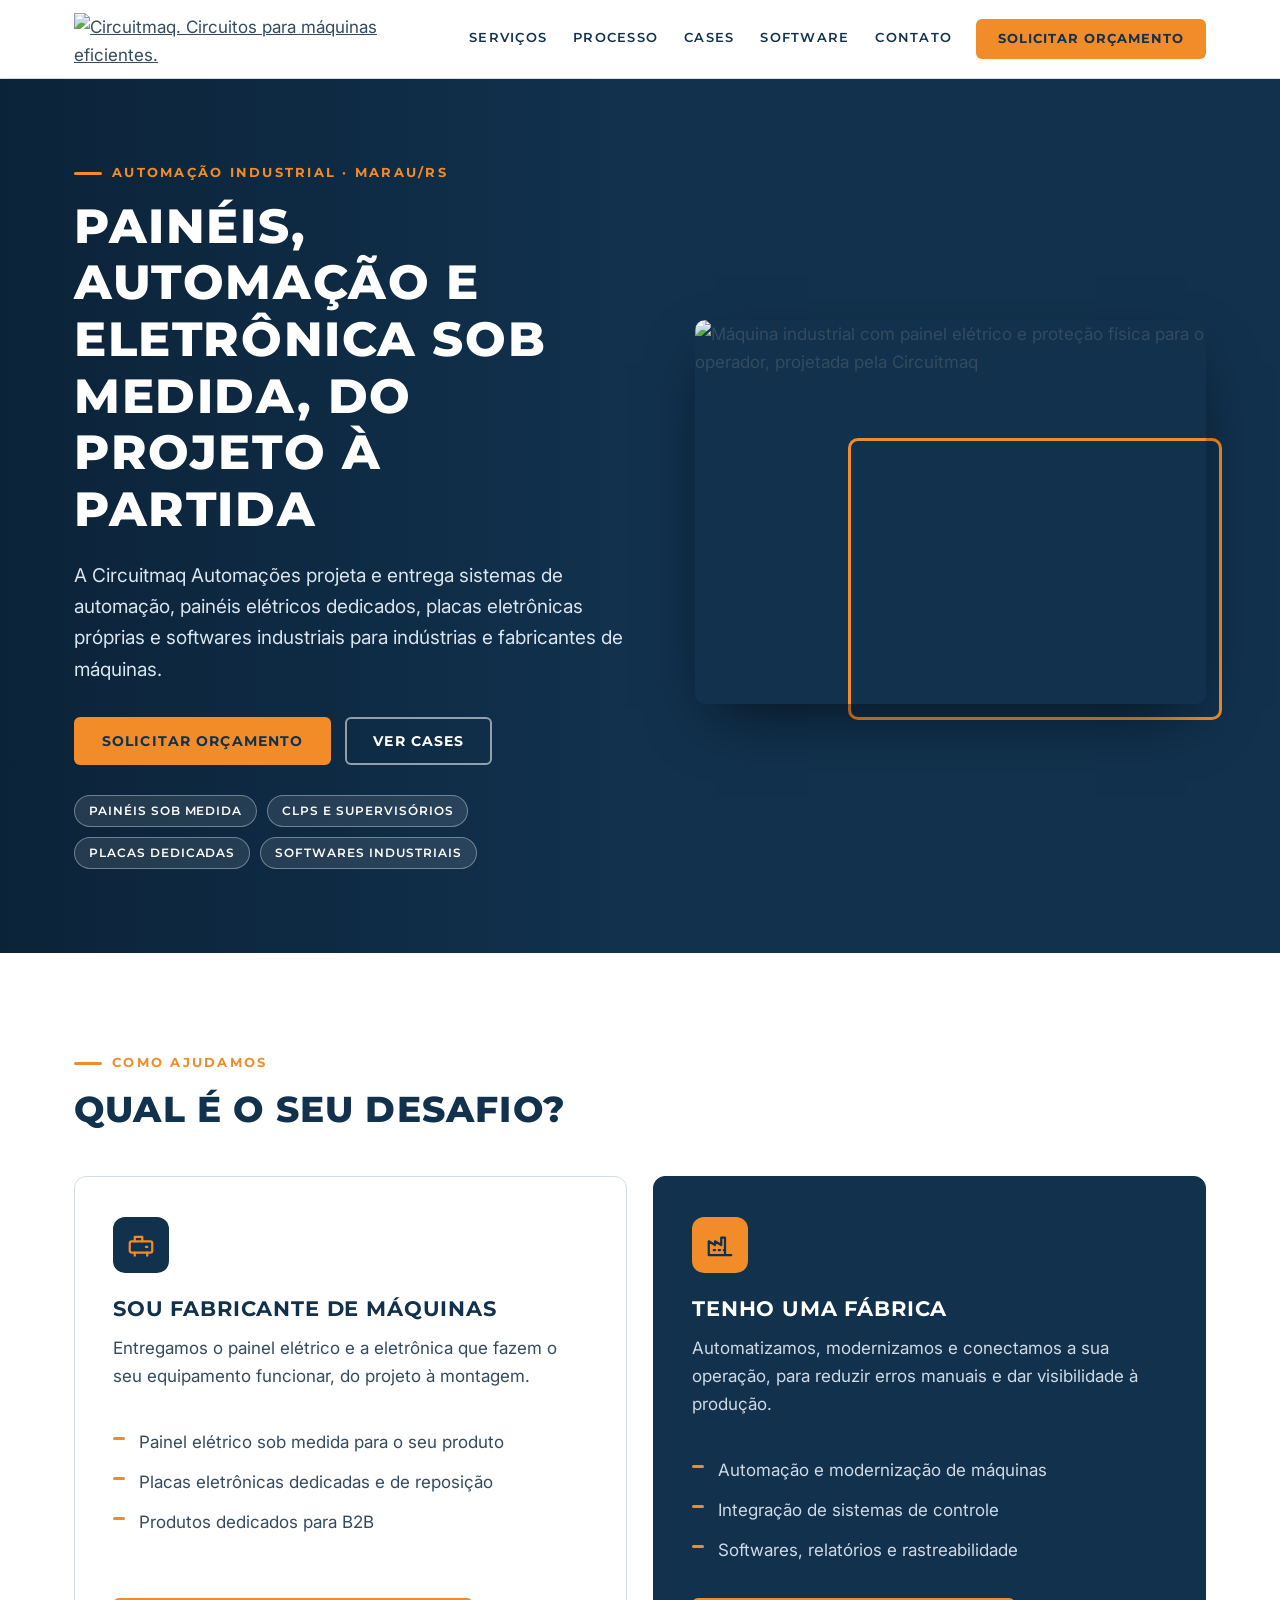
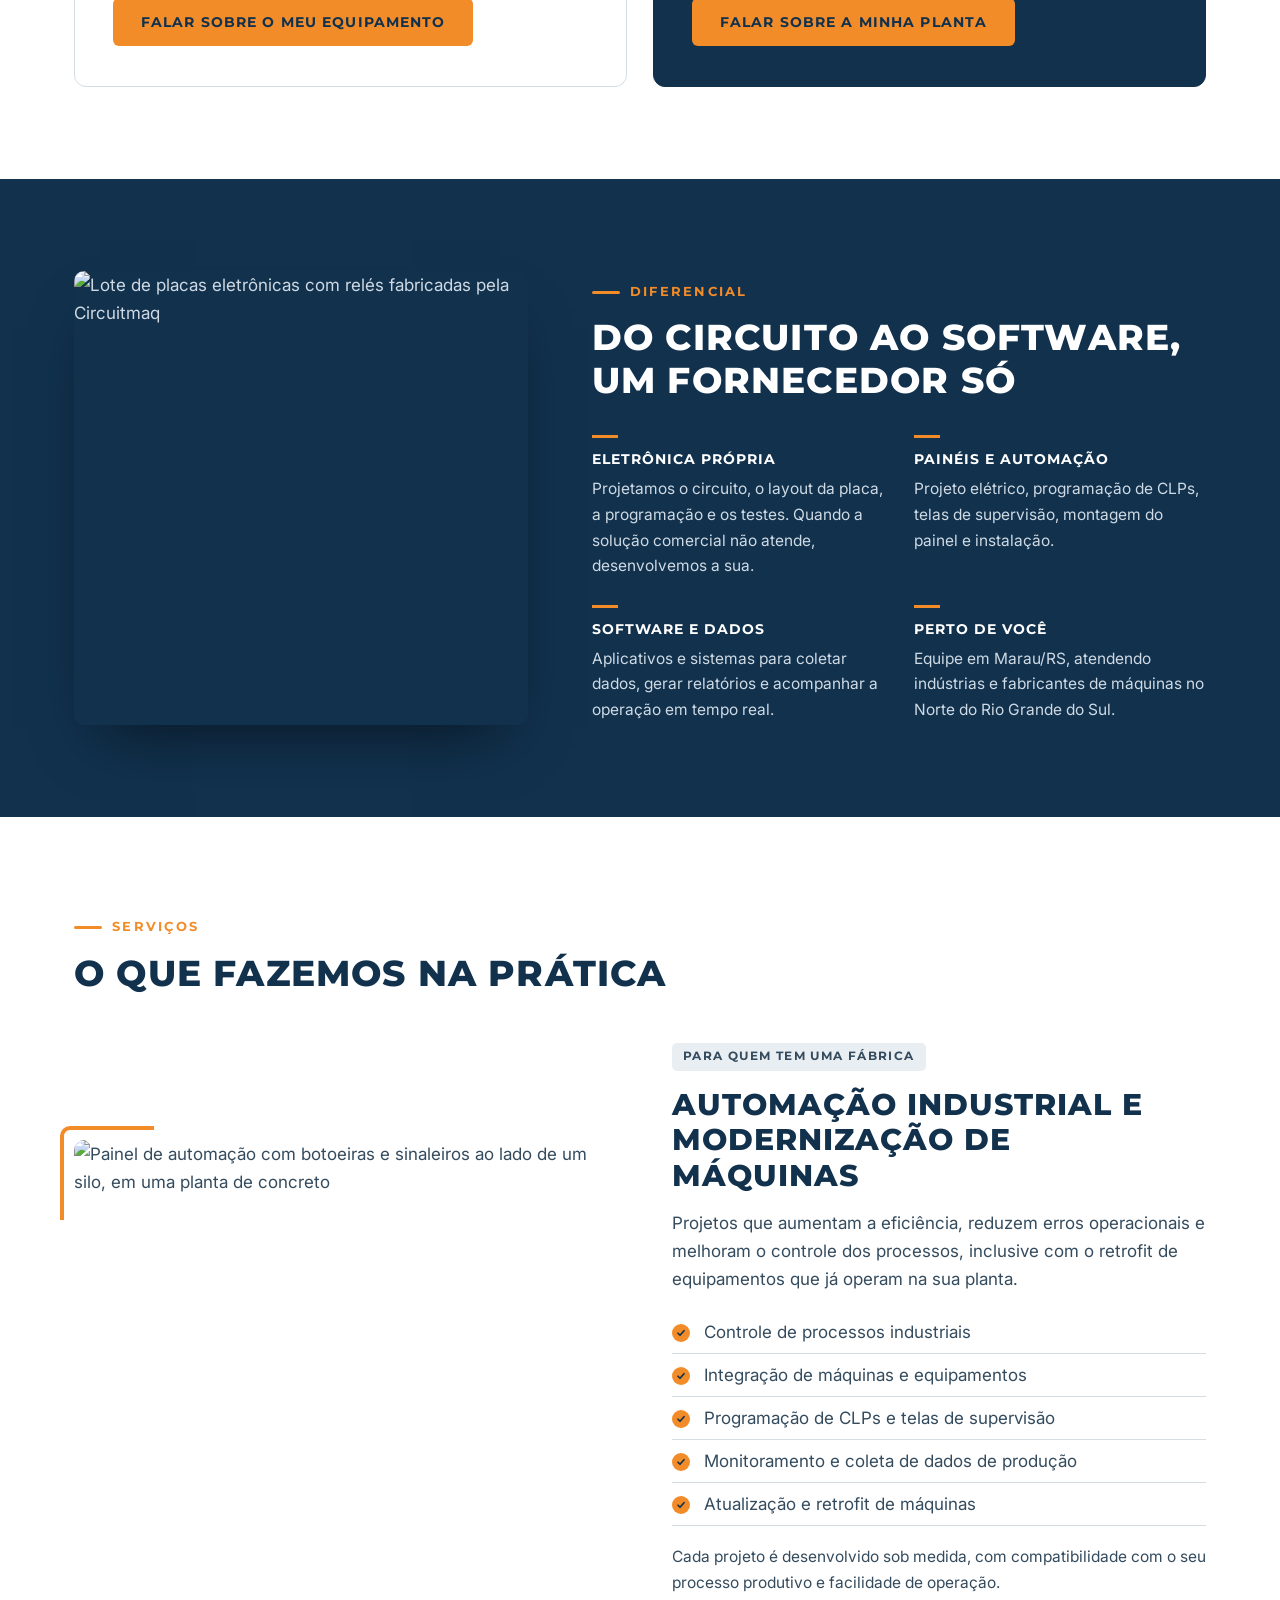
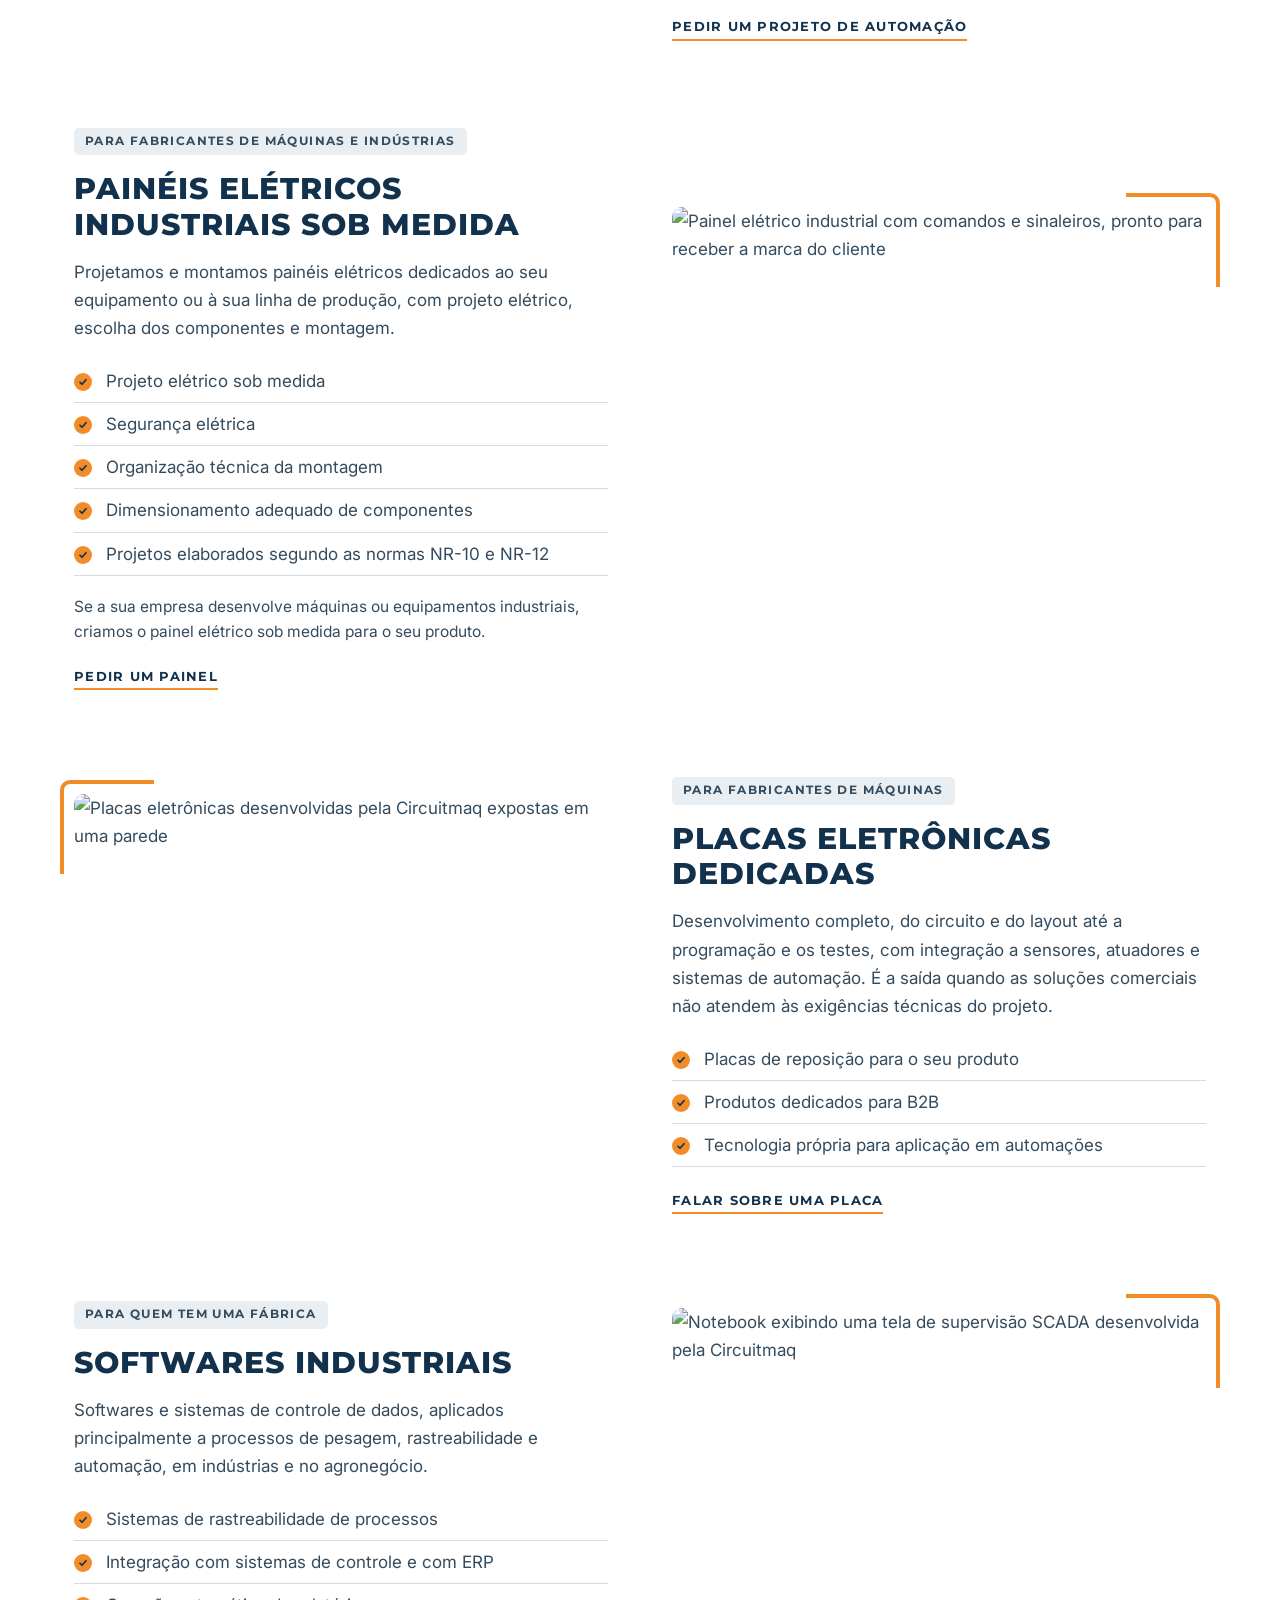
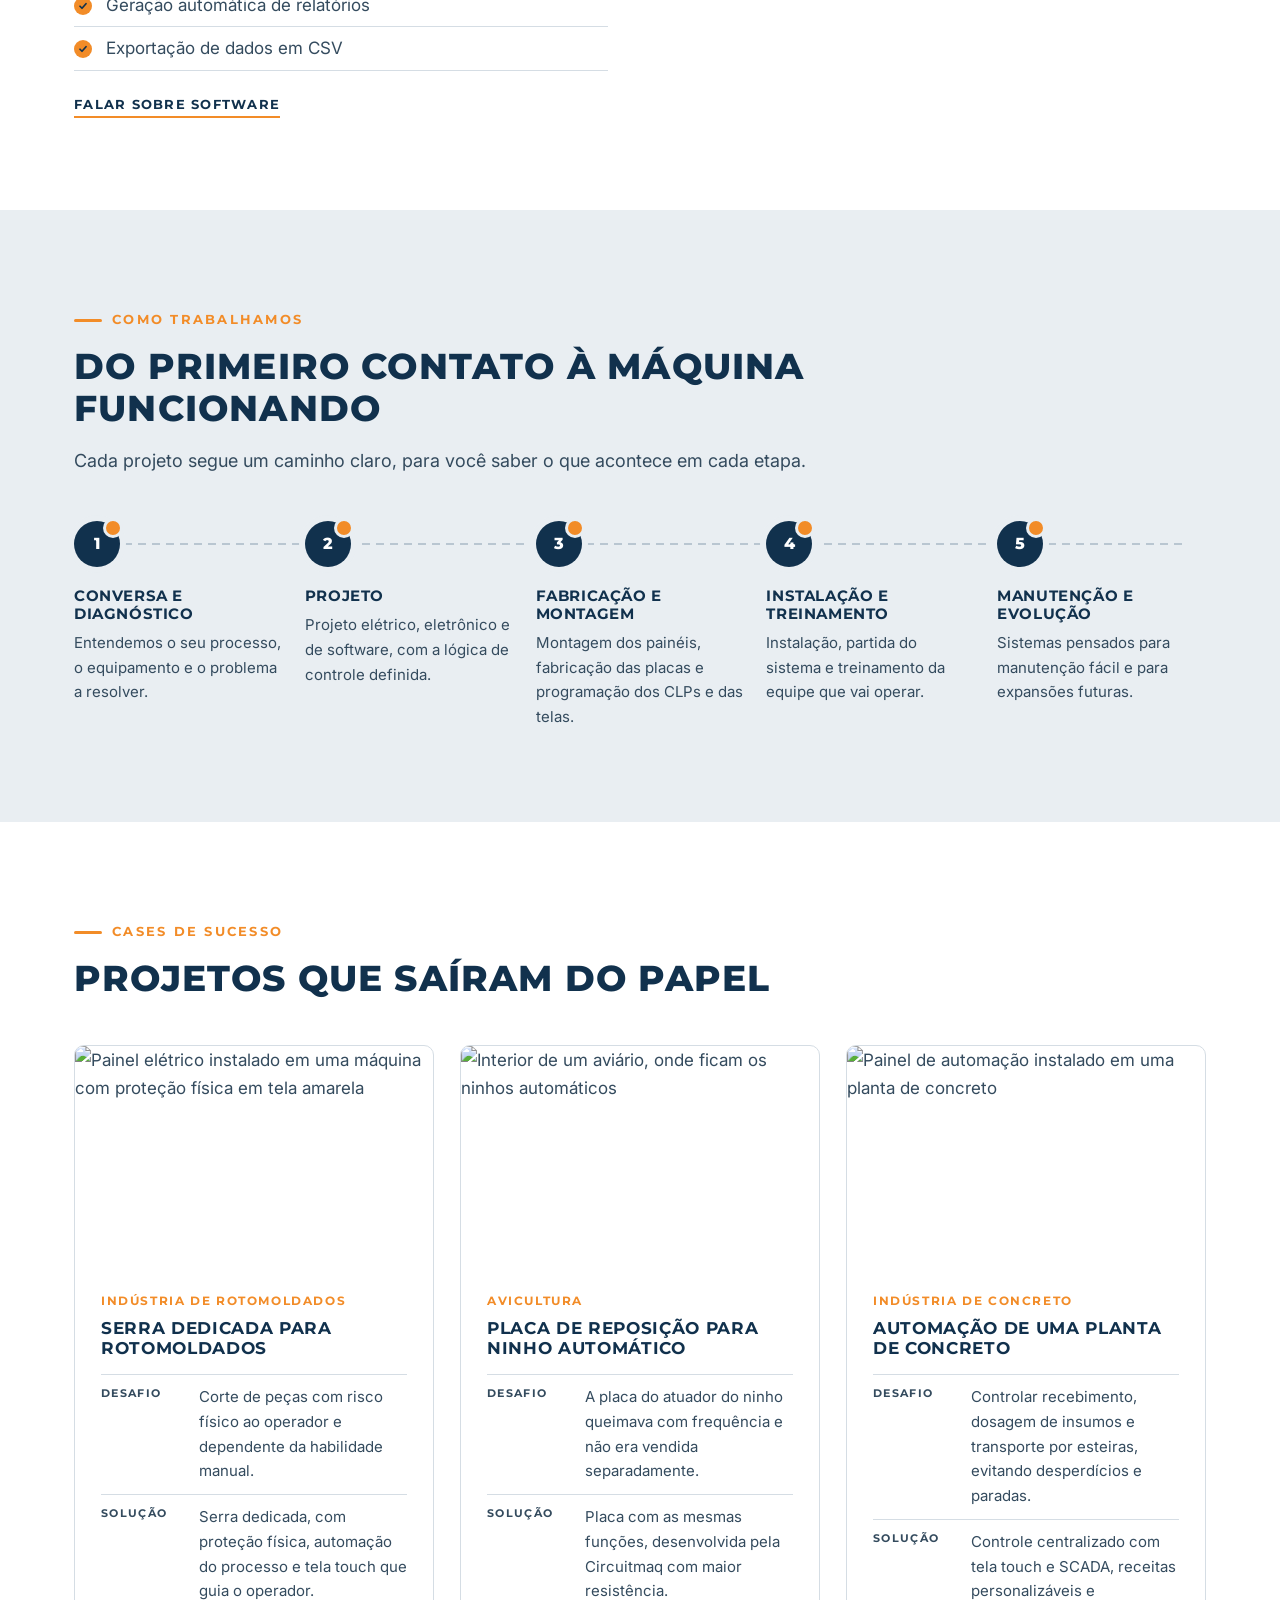
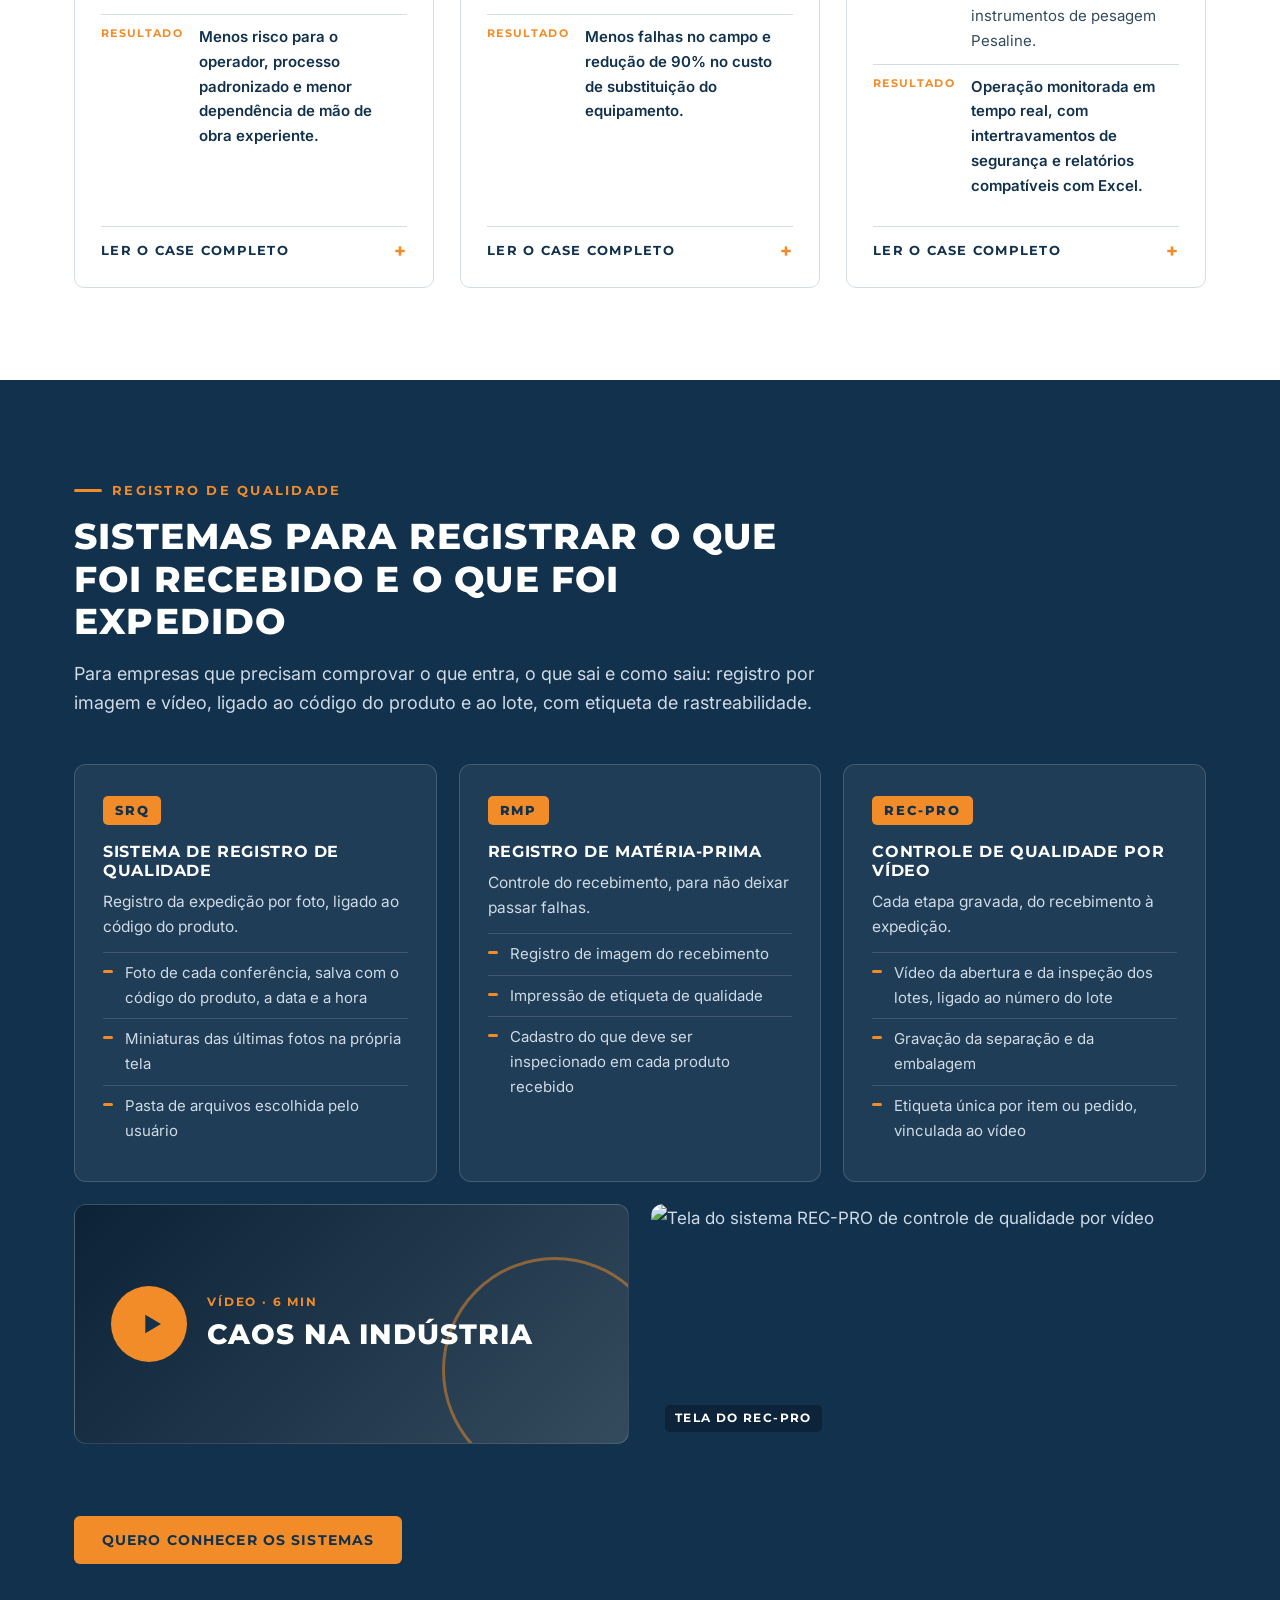
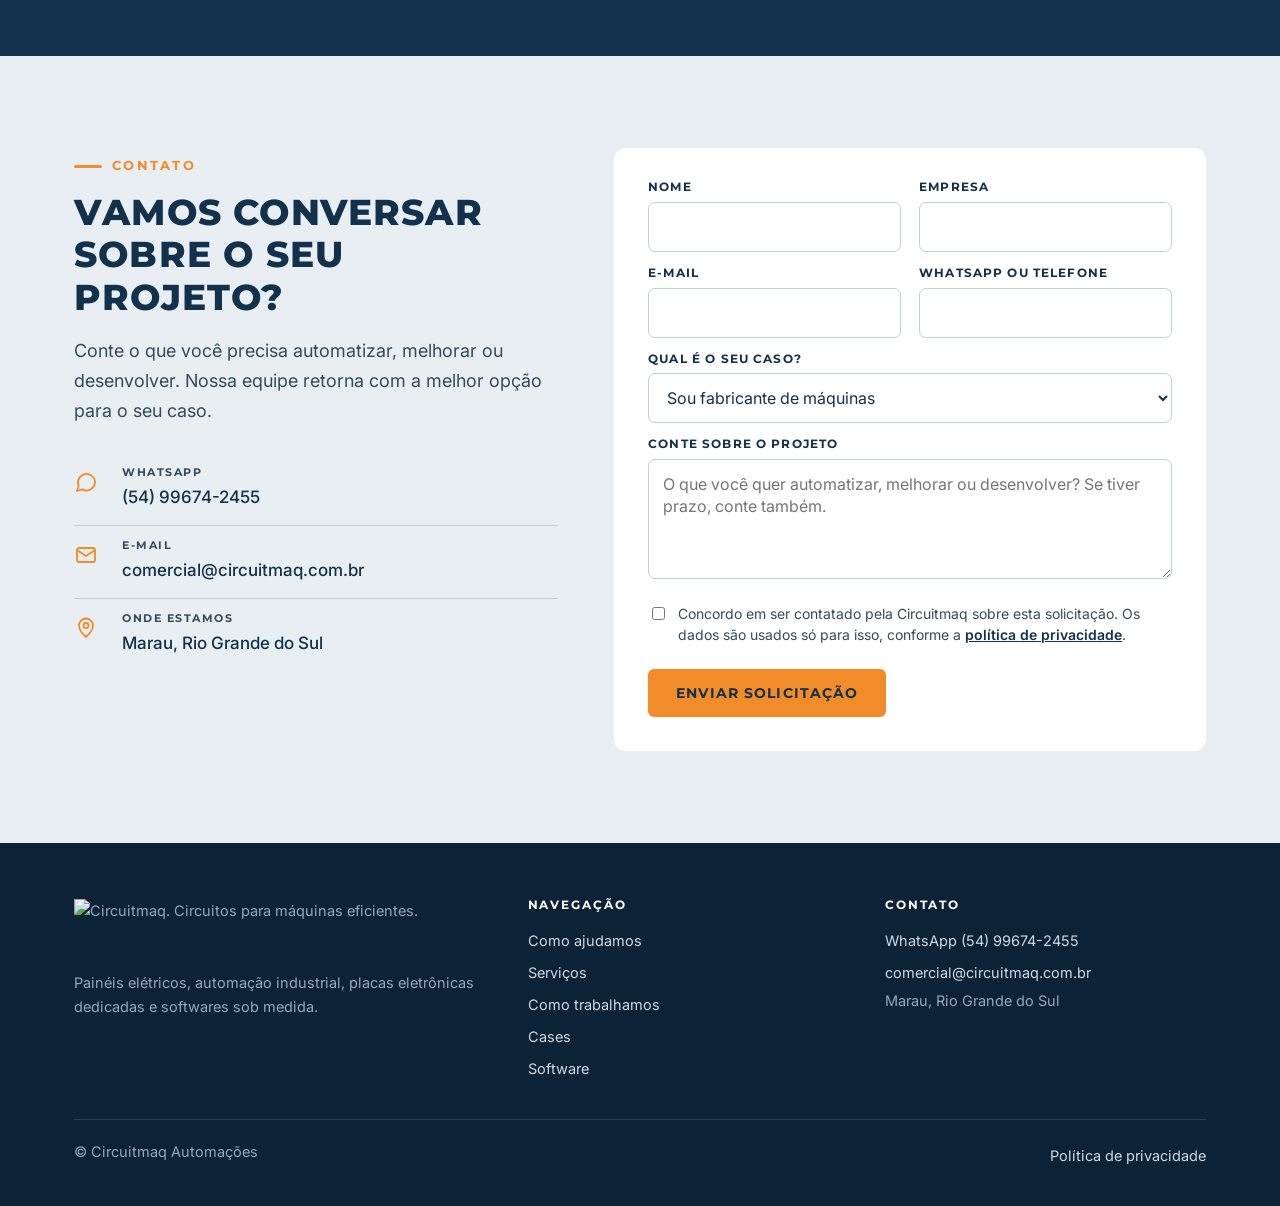
==== index.html @ f6b30779 "Add files via upload" ====
<!doctype html>
<html lang="pt-BR">
<head>
<meta charset="utf-8">
<meta name="viewport" content="width=device-width, initial-scale=1">
<title>Circuitmaq | Painéis elétricos, automação industrial e eletrônica sob medida em Marau/RS</title>
<meta name="description" content="Circuitmaq Automações, de Marau/RS: painéis elétricos industriais sob medida, automação industrial, placas eletrônicas dedicadas e softwares para indústrias e fabricantes de máquinas.">
<meta property="og:type" content="website">
<meta property="og:title" content="Circuitmaq | Circuitos para máquinas eficientes">
<meta property="og:description" content="Painéis elétricos, automação industrial, placas eletrônicas dedicadas e softwares sob medida, do projeto à partida.">
<meta property="og:image" content="img/og.jpg">
<link rel="icon" href="img/favicon.png">
<link rel="preconnect" href="https://fonts.googleapis.com">
<link rel="preconnect" href="https://fonts.gstatic.com" crossorigin>
<link href="https://fonts.googleapis.com/css2?family=Inter:wght@400;500;600&family=Montserrat:wght@600;700;800&display=swap" rel="stylesheet">
<link rel="stylesheet" href="style.css">
<script type="application/ld+json">
{"@context":"https://schema.org","@type":"LocalBusiness","name":"Circuitmaq Automações","description":"Painéis elétricos industriais, automação industrial, placas eletrônicas dedicadas e softwares industriais sob medida.","email":"comercial@circuitmaq.com.br","telephone":"+55 54 99674-2455","address":{"@type":"PostalAddress","addressLocality":"Marau","addressRegion":"RS","addressCountry":"BR"},"areaServed":"Norte do Rio Grande do Sul"}
</script>
</head>
<body>

<header>
  <div class="w hd">
    <a href="#inicio" aria-label="Circuitmaq, início"><img src="img/logo-horizontal.png" alt="Circuitmaq. Circuitos para máquinas eficientes."></a>
    <nav aria-label="Menu principal">
      <a href="#servicos">Serviços</a>
      <a href="#como-trabalhamos">Processo</a>
      <a href="#cases">Cases</a>
      <a href="#software">Software</a>
      <a href="#contato">Contato</a>
    </nav>
    <a class="btn btn-or" href="#contato">Solicitar orçamento</a>
  </div>
</header>

<main id="inicio">
<!-- HERO -->
<div class="hero">
  <svg class="trace" viewBox="0 0 1440 640" preserveAspectRatio="xMidYMid slice" aria-hidden="true" fill="none" stroke="#c9d4dd" stroke-width="2.2" stroke-linecap="round" stroke-linejoin="round">
    <path d="M-20 520 H260 L320 460 H560 L610 410 H900"/><circle cx="912" cy="410" r="9"/>
    <path d="M-20 590 H180 L240 530 H420"/><circle cx="432" cy="530" r="9"/>
    <path d="M1460 90 H1180 L1120 150 H980"/><circle cx="968" cy="150" r="9"/>
    <path d="M1460 170 H1320 L1270 220 H1130"/><circle cx="1118" cy="220" r="9"/>
    <path d="M700 -10 V70 L740 110 H820"/><circle cx="832" cy="110" r="9"/>
  </svg>
  <div class="w">
    <div>
      <span class="eyebrow">Automação industrial · Marau/RS</span>
      <h1>Painéis, automação e eletrônica sob medida, do projeto à partida</h1>
      <p class="lead">A Circuitmaq Automações projeta e entrega sistemas de automação, painéis elétricos dedicados, placas eletrônicas próprias e softwares industriais para indústrias e fabricantes de máquinas.</p>
      <div class="cta">
        <a class="btn btn-or" href="#contato">Solicitar orçamento</a>
        <a class="btn btn-ghost-w" href="#cases">Ver cases</a>
      </div>
      <div class="chips"><span>Painéis sob medida</span><span>CLPs e supervisórios</span><span>Placas dedicadas</span><span>Softwares industriais</span></div>
    </div>
    <div class="frame"><img src="img/maquina-protecao.jpg" alt="Máquina industrial com painel elétrico e proteção física para o operador, projetada pela Circuitmaq"></div>
  </div>
</div>

<!-- DOIS CAMINHOS -->
<section id="caminhos">
  <div class="w">
    <div class="head">
      <span class="eyebrow">Como ajudamos</span>
      <h2>Qual é o seu desafio?</h2>
    </div>
    <div class="paths">
      <article class="path">
        <div class="ic"><svg viewBox="0 0 24 24"><rect x="3" y="9" width="18" height="9" rx="1.5"/><path d="M7 9V5.5h6V9M7 18v2.5M17 18v2.5M16 13.5h1"/></svg></div>
        <h3>Sou fabricante de máquinas</h3>
        <p>Entregamos o painel elétrico e a eletrônica que fazem o seu equipamento funcionar, do projeto à montagem.</p>
        <ul><li>Painel elétrico sob medida para o seu produto</li><li>Placas eletrônicas dedicadas e de reposição</li><li>Produtos dedicados para B2B</li></ul>
        <a class="btn btn-or" href="#contato" data-tipo="Sou fabricante de máquinas">Falar sobre o meu equipamento</a>
      </article>
      <article class="path dark">
        <div class="ic"><svg viewBox="0 0 24 24"><path d="M3 20V9l5 3V9l5 3V6h3v14zM3 20h18"/><path d="M7 16h1M11 16h1M15 16h1"/></svg></div>
        <h3>Tenho uma fábrica</h3>
        <p>Automatizamos, modernizamos e conectamos a sua operação, para reduzir erros manuais e dar visibilidade à produção.</p>
        <ul><li>Automação e modernização de máquinas</li><li>Integração de sistemas de controle</li><li>Softwares, relatórios e rastreabilidade</li></ul>
        <a class="btn btn-or" href="#contato" data-tipo="Tenho uma fábrica">Falar sobre a minha planta</a>
      </article>
    </div>
  </div>
</section>

<!-- DIFERENCIAL -->
<section class="navy" id="diferencial">
  <div class="w">
    <div class="dif">
      <img src="img/placas-lote.jpg" alt="Lote de placas eletrônicas com relés fabricadas pela Circuitmaq" loading="lazy">
      <div>
        <span class="eyebrow">Diferencial</span>
        <h2>Do circuito ao software, um fornecedor só</h2>
        <div class="grid">
          <div class="item"><b>Eletrônica própria</b><span>Projetamos o circuito, o layout da placa, a programação e os testes. Quando a solução comercial não atende, desenvolvemos a sua.</span></div>
          <div class="item"><b>Painéis e automação</b><span>Projeto elétrico, programação de CLPs, telas de supervisão, montagem do painel e instalação.</span></div>
          <div class="item"><b>Software e dados</b><span>Aplicativos e sistemas para coletar dados, gerar relatórios e acompanhar a operação em tempo real.</span></div>
          <div class="item"><b>Perto de você</b><span>Equipe em Marau/RS, atendendo indústrias e fabricantes de máquinas no Norte do Rio Grande do Sul.</span></div>
        </div>
      </div>
    </div>
  </div>
</section>

<!-- SERVIÇOS -->
<section id="servicos">
  <div class="w">
    <div class="head">
      <span class="eyebrow">Serviços</span>
      <h2>O que fazemos na prática</h2>
    </div>

    <div class="svc" id="automacao">
      <div class="pic"><img src="img/automacao-robo.jpg" alt="Painel de automação com botoeiras e sinaleiros ao lado de um silo, em uma planta de concreto" loading="lazy"></div>
      <div>
        <span class="for">Para quem tem uma fábrica</span>
        <h2>Automação industrial e modernização de máquinas</h2>
        <p>Projetos que aumentam a eficiência, reduzem erros operacionais e melhoram o controle dos processos, inclusive com o retrofit de equipamentos que já operam na sua planta.</p>
        <ul class="ck"><li>Controle de processos industriais</li><li>Integração de máquinas e equipamentos</li><li>Programação de CLPs e telas de supervisão</li><li>Monitoramento e coleta de dados de produção</li><li>Atualização e retrofit de máquinas</li></ul>
        <p class="note">Cada projeto é desenvolvido sob medida, com compatibilidade com o seu processo produtivo e facilidade de operação.</p>
        <a class="textlink" href="#contato" data-tipo="Tenho uma fábrica">Pedir um projeto de automação</a>
      </div>
    </div>

    <div class="svc rev" id="paineis">
      <div class="pic"><img src="img/painel-eletrico.jpg" alt="Painel elétrico industrial com comandos e sinaleiros, pronto para receber a marca do cliente" loading="lazy" style="object-position:50% 60%"></div>
      <div>
        <span class="for">Para fabricantes de máquinas e indústrias</span>
        <h2>Painéis elétricos industriais sob medida</h2>
        <p>Projetamos e montamos painéis elétricos dedicados ao seu equipamento ou à sua linha de produção, com projeto elétrico, escolha dos componentes e montagem.</p>
        <ul class="ck"><li>Projeto elétrico sob medida</li><li>Segurança elétrica</li><li>Organização técnica da montagem</li><li>Dimensionamento adequado de componentes</li><li>Projetos elaborados segundo as normas NR-10 e NR-12</li></ul>
        <p class="note">Se a sua empresa desenvolve máquinas ou equipamentos industriais, criamos o painel elétrico sob medida para o seu produto.</p>
        <a class="textlink" href="#contato" data-tipo="Sou fabricante de máquinas">Pedir um painel</a>
      </div>
    </div>

    <div class="svc" id="eletronica">
      <div class="pic"><img src="img/placa-solda.jpg" alt="Placas eletrônicas desenvolvidas pela Circuitmaq expostas em uma parede" loading="lazy"></div>
      <div>
        <span class="for">Para fabricantes de máquinas</span>
        <h2>Placas eletrônicas dedicadas</h2>
        <p>Desenvolvimento completo, do circuito e do layout até a programação e os testes, com integração a sensores, atuadores e sistemas de automação. É a saída quando as soluções comerciais não atendem às exigências técnicas do projeto.</p>
        <ul class="ck"><li>Placas de reposição para o seu produto</li><li>Produtos dedicados para B2B</li><li>Tecnologia própria para aplicação em automações</li></ul>
        <a class="textlink" href="#contato" data-tipo="Sou fabricante de máquinas">Falar sobre uma placa</a>
      </div>
    </div>

    <div class="svc rev" id="softwares">
      <div class="pic"><img src="img/dashboard-notebook.jpg" alt="Notebook exibindo uma tela de supervisão SCADA desenvolvida pela Circuitmaq" loading="lazy"></div>
      <div>
        <span class="for">Para quem tem uma fábrica</span>
        <h2>Softwares industriais</h2>
        <p>Softwares e sistemas de controle de dados, aplicados principalmente a processos de pesagem, rastreabilidade e automação, em indústrias e no agronegócio.</p>
        <ul class="ck"><li>Sistemas de rastreabilidade de processos</li><li>Integração com sistemas de controle e com ERP</li><li>Geração automática de relatórios</li><li>Exportação de dados em CSV</li></ul>
        <a class="textlink" href="#contato" data-tipo="Tenho uma fábrica">Falar sobre software</a>
      </div>
    </div>
  </div>
</section>

<!-- COMO TRABALHAMOS -->
<section class="gray" id="como-trabalhamos">
  <div class="w">
    <div class="head">
      <span class="eyebrow">Como trabalhamos</span>
      <h2>Do primeiro contato à máquina funcionando</h2>
      <p>Cada projeto segue um caminho claro, para você saber o que acontece em cada etapa.</p>
    </div>
    <div class="steps">
      <div class="step"><div class="n">1</div><h3>Conversa e diagnóstico</h3><p>Entendemos o seu processo, o equipamento e o problema a resolver.</p></div>
      <div class="step"><div class="n">2</div><h3>Projeto</h3><p>Projeto elétrico, eletrônico e de software, com a lógica de controle definida.</p></div>
      <div class="step"><div class="n">3</div><h3>Fabricação e montagem</h3><p>Montagem dos painéis, fabricação das placas e programação dos CLPs e das telas.</p></div>
      <div class="step"><div class="n">4</div><h3>Instalação e treinamento</h3><p>Instalação, partida do sistema e treinamento da equipe que vai operar.</p></div>
      <div class="step"><div class="n">5</div><h3>Manutenção e evolução</h3><p>Sistemas pensados para manutenção fácil e para expansões futuras.</p></div>
    </div>
  </div>
</section>

<!-- CASES -->
<section id="cases">
  <div class="w">
    <div class="head">
      <span class="eyebrow">Cases de sucesso</span>
      <h2>Projetos que saíram do papel</h2>
    </div>
    <div class="cases">
      <article class="case">
        <img src="img/serra.jpg" alt="Painel elétrico instalado em uma máquina com proteção física em tela amarela" loading="lazy" style="object-position:50% 55%">
        <div class="b">
          <span class="tag">Indústria de rotomoldados</span>
          <h3>Serra dedicada para rotomoldados</h3>
          <dl class="dsr">
            <div><dt>Desafio</dt><dd>Corte de peças com risco físico ao operador e dependente da habilidade manual.</dd></div>
            <div><dt>Solução</dt><dd>Serra dedicada, com proteção física, automação do processo e tela touch que guia o operador.</dd></div>
            <div class="res"><dt>Resultado</dt><dd>Menos risco para o operador, processo padronizado e menor dependência de mão de obra experiente.</dd></div>
          </dl>
          <details><summary>Ler o case completo</summary><div class="t">
            <p>Em uma indústria de rotomoldados, a etapa de corte das peças apresentava risco físico ao operador, dependia da habilidade manual e estava sujeita a variações que impactavam a padronização.</p>
            <p>O desafio era proteger pessoas, padronizar o processo e reduzir a dependência da experiência individual. Desenvolvemos uma serra dedicada, com sistema de proteção física durante o corte, automação do processo, interface em tela touch, lógica que guia o operador e estrutura pensada para o ambiente real da fábrica.</p>
            <p>A tela touch muda a forma como o operador interage com a máquina: a operação fica mais simples e segura e a necessidade de treinamento complexo diminui.</p>
          </div></details>
        </div>
      </article>
      <article class="case">
        <img src="img/avicultura.jpg" alt="Interior de um aviário, onde ficam os ninhos automáticos" loading="lazy">
        <div class="b">
          <span class="tag">Avicultura</span>
          <h3>Placa de reposição para ninho automático</h3>
          <dl class="dsr">
            <div><dt>Desafio</dt><dd>A placa do atuador do ninho queimava com frequência e não era vendida separadamente.</dd></div>
            <div><dt>Solução</dt><dd>Placa com as mesmas funções, desenvolvida pela Circuitmaq com maior resistência.</dd></div>
            <div class="res"><dt>Resultado</dt><dd>Menos falhas no campo e redução de 90% no custo de substituição do equipamento.</dd></div>
          </dl>
          <details><summary>Ler o case completo</summary><div class="t">
            <p>Nos ninhos automáticos da Gallus, da Plasson e da Big Dutchman, um atuador linear importado abre e fecha o ninho. A placa que controla esse atuador queimava com frequência e não podia ser comprada separadamente pelo produtor.</p>
            <p>Desenvolvemos uma placa com as mesmas funções e maior resistência, com mais economia para os produtores de matrizes e de postura comercial de ovos.</p>
          </div></details>
        </div>
      </article>
      <article class="case">
        <img src="img/concreto-painel-campo.jpg" alt="Painel de automação instalado em uma planta de concreto" loading="lazy">
        <div class="b">
          <span class="tag">Indústria de concreto</span>
          <h3>Automação de uma planta de concreto</h3>
          <dl class="dsr">
            <div><dt>Desafio</dt><dd>Controlar recebimento, dosagem de insumos e transporte por esteiras, evitando desperdícios e paradas.</dd></div>
            <div><dt>Solução</dt><dd>Controle centralizado com tela touch e SCADA, receitas personalizáveis e instrumentos de pesagem Pesaline.</dd></div>
            <div class="res"><dt>Resultado</dt><dd>Operação monitorada em tempo real, com intertravamentos de segurança e relatórios compatíveis com Excel.</dd></div>
          </dl>
          <details><summary>Ler o case completo</summary><div class="t">
            <p>A indústria de concreto envolve recebimento e armazenamento de matérias-primas, dosagem de insumos e transporte por esteiras. Cada etapa pede monitoramento contínuo para evitar desperdício, paradas e variações na qualidade.</p>
            <p>Implantamos controle centralizado por software personalizado e tela touch no painel, monitoramento dos equipamentos em tempo real por SCADA, cadastro de receitas personalizáveis pelo operador e coleta de dados em relatórios compatíveis com Excel.</p>
            <p>A Circuitmaq cuidou do projeto elétrico, da programação dos CLPs, das telas de supervisão, da montagem do painel, da instalação e do treinamento operacional. O projeto foi feito junto com a Pesaline Balanças de Tecnologia, responsável pelos controladores das balanças integradas à automação.</p>
          </div></details>
        </div>
      </article>
    </div>
  </div>
</section>

<!-- REGISTRO DE QUALIDADE -->
<section class="navy" id="software">
  <div class="w">
    <div class="head">
      <span class="eyebrow">Registro de qualidade</span>
      <h2>Sistemas para registrar o que foi recebido e o que foi expedido</h2>
      <p>Para empresas que precisam comprovar o que entra, o que sai e como saiu: registro por imagem e vídeo, ligado ao código do produto e ao lote, com etiqueta de rastreabilidade.</p>
    </div>
    <div class="qs">
      <article class="q">
        <b class="tg">SRQ</b>
        <h3>Sistema de Registro de Qualidade</h3>
        <p>Registro da expedição por foto, ligado ao código do produto.</p>
        <ul><li>Foto de cada conferência, salva com o código do produto, a data e a hora</li><li>Miniaturas das últimas fotos na própria tela</li><li>Pasta de arquivos escolhida pelo usuário</li></ul>
      </article>
      <article class="q">
        <b class="tg">RMP</b>
        <h3>Registro de Matéria-Prima</h3>
        <p>Controle do recebimento, para não deixar passar falhas.</p>
        <ul><li>Registro de imagem do recebimento</li><li>Impressão de etiqueta de qualidade</li><li>Cadastro do que deve ser inspecionado em cada produto recebido</li></ul>
      </article>
      <article class="q">
        <b class="tg">REC-PRO</b>
        <h3>Controle de qualidade por vídeo</h3>
        <p>Cada etapa gravada, do recebimento à expedição.</p>
        <ul><li>Vídeo da abertura e da inspeção dos lotes, ligado ao número do lote</li><li>Gravação da separação e da embalagem</li><li>Etiqueta única por item ou pedido, vinculada ao vídeo</li></ul>
      </article>
    </div>
    <div class="vr">
      <a class="vid" id="video" href="#video" aria-label="Assistir ao vídeo Caos na indústria">
        <span class="play"><svg viewBox="0 0 24 24"><path d="M8 5.5v13l11-6.5z"/></svg></span>
        <span class="vt"><small>Vídeo · 6 min</small>Caos na indústria</span>
      </a>
      <figure>
        <img src="img/recpro-banner.jpg" alt="Tela do sistema REC-PRO de controle de qualidade por vídeo" loading="lazy">
        <figcaption>Tela do REC-PRO</figcaption>
      </figure>
    </div>
    <p class="vmsg" id="video-msg" role="status"></p>
    <div style="margin-top:34px"><a class="btn btn-or" href="#contato" data-tipo="Quero conhecer os sistemas de registro de qualidade">Quero conhecer os sistemas</a></div>
  </div>
</section>
<!-- CONTATO -->
<section class="gray" id="contato">
  <div class="w">
    <div class="ct" style="--x:0">
      <div>
        <span class="eyebrow">Contato</span>
        <h2>Vamos conversar sobre o seu projeto?</h2>
        <p style="margin-top:18px;font-size:18px">Conte o que você precisa automatizar, melhorar ou desenvolver. Nossa equipe retorna com a melhor opção para o seu caso.</p>
        <div class="lines" style="color:var(--navy)">
          <div class="row" style="border-color:#c3cfd9"><svg viewBox="0 0 24 24"><path d="M21 12a8.5 8.5 0 0 1-12.6 7.4L3 21l1.7-5.2A8.5 8.5 0 1 1 21 12z"/></svg><div><small style="color:var(--blue2)">WhatsApp</small><a href="https://wa.me/5554996742455" target="_blank" rel="noopener" style="color:var(--navy)">(54) 99674-2455</a></div></div>
          <div class="row" style="border-color:#c3cfd9"><svg viewBox="0 0 24 24"><rect x="3" y="5" width="18" height="14" rx="2"/><path d="M3 7l9 6 9-6"/></svg><div><small style="color:var(--blue2)">E-mail</small><a href="mailto:comercial@circuitmaq.com.br" style="color:var(--navy)">comercial@circuitmaq.com.br</a></div></div>
          <div class="row" style="border-bottom:0"><svg viewBox="0 0 24 24"><path d="M12 21s7-6.2 7-11.5A7 7 0 0 0 5 9.5C5 14.8 12 21 12 21z"/><circle cx="12" cy="9.5" r="2.5"/></svg><div><small style="color:var(--blue2)">Onde estamos</small><span style="color:var(--navy)">Marau, Rio Grande do Sul</span></div></div>
        </div>
      </div>
      <form id="form-contato" novalidate>
        <div><label for="f-nome">Nome</label><input id="f-nome" name="nome" autocomplete="name" required></div>
        <div><label for="f-empresa">Empresa</label><input id="f-empresa" name="empresa" autocomplete="organization" required></div>
        <div><label for="f-email">E-mail</label><input id="f-email" name="email" type="email" autocomplete="email" required></div>
        <div><label for="f-tel">WhatsApp ou telefone</label><input id="f-tel" name="tel" type="tel" autocomplete="tel"></div>
        <div class="full"><label for="f-tipo">Qual é o seu caso?</label>
          <select id="f-tipo" name="tipo"><option>Sou fabricante de máquinas</option><option>Tenho uma fábrica</option><option>Quero conhecer os sistemas de registro de qualidade</option><option>Outro assunto</option></select></div>
        <div class="full"><label for="f-msg">Conte sobre o projeto</label><textarea id="f-msg" name="msg" placeholder="O que você quer automatizar, melhorar ou desenvolver? Se tiver prazo, conte também."></textarea></div>
        <label class="full ok" style="text-transform:none;letter-spacing:0;font-weight:400;font:400 14px/1.5 var(--body)"><input type="checkbox" id="f-ok" required><span>Concordo em ser contatado pela Circuitmaq sobre esta solicitação. Os dados são usados só para isso, conforme a <a href="privacidade.html">política de privacidade</a>.</span></label>
        <div class="full acts">
          <button class="btn btn-or" type="submit">Enviar solicitação</button>
          <span class="hint" id="f-msg-ok" role="status"></span>
        </div>
      </form>
    </div>
  </div>
</section>
</main>

<footer>
  <div class="w">
    <div class="cols">
      <div>
        <img src="img/logo-horizontal-branco.png" alt="Circuitmaq. Circuitos para máquinas eficientes.">
        <p>Painéis elétricos, automação industrial, placas eletrônicas dedicadas e softwares sob medida.</p>
      </div>
      <div>
        <h4>Navegação</h4>
        <a href="#caminhos">Como ajudamos</a><a href="#servicos">Serviços</a><a href="#como-trabalhamos">Como trabalhamos</a><a href="#cases">Cases</a><a href="#software">Software</a>
      </div>
      <div>
        <h4>Contato</h4>
        <a href="https://wa.me/5554996742455" target="_blank" rel="noopener">WhatsApp (54) 99674-2455</a>
        <a href="mailto:comercial@circuitmaq.com.br">comercial@circuitmaq.com.br</a>
        <span>Marau, Rio Grande do Sul</span>
      </div>
    </div>
    <div class="bt"><span>© Circuitmaq Automações</span><a href="privacidade.html" style="display:inline">Política de privacidade</a></div>
  </div>
</footer>

<script>
(function(){
  var sel=document.getElementById('f-tipo');
  document.querySelectorAll('[data-tipo]').forEach(function(a){
    a.addEventListener('click',function(){
      var v=a.getAttribute('data-tipo');
      for(var i=0;i<sel.options.length;i++){ if(sel.options[i].text===v){ sel.selectedIndex=i; break; } }
    });
  });
  var VIDEO_URL='';\n  var vd=document.getElementById('video');\n  vd.addEventListener('click',function(e){ e.preventDefault(); if(VIDEO_URL){ window.open(VIDEO_URL,'_blank','noopener'); } else { document.getElementById('video-msg').textContent='O vídeo será publicado em breve.'; } });\n  var f=document.getElementById('form-contato'), out=document.getElementById('f-msg-ok');
  f.addEventListener('submit',function(e){
    e.preventDefault();
    var g=function(id){return document.getElementById(id).value.trim();};
    if(!g('f-nome')||!g('f-empresa')||!g('f-email')){ out.textContent='Preencha nome, empresa e e-mail.'; return; }
    if(!document.getElementById('f-ok').checked){ out.textContent='Marque a concordância para enviar.'; return; }
    var corpo='Nome: '+g('f-nome')+'\nEmpresa: '+g('f-empresa')+'\nE-mail: '+g('f-email')+'\nTelefone: '+g('f-tel')+'\nCaso: '+sel.value+'\n\n'+g('f-msg');
    window.location.href='mailto:comercial@circuitmaq.com.br?subject='+encodeURIComponent('Contato pelo site: '+sel.value)+'&body='+encodeURIComponent(corpo);
    out.textContent='Abrimos o seu aplicativo de e-mail com a mensagem pronta. É só enviar.';
  });
})();
</script>
</body>
</html>
---- style.css ----
:root{
  --navy:#11314d; --orange:#f28c28; --white:#ffffff; --gray:#e9eef2; --blue2:#344b5e;
  --text:#344b5e; --line:#d5dde4;
  --title:'Montserrat','Garet',system-ui,sans-serif; --body:'Inter',system-ui,sans-serif;
  --w:1180px;
}
*{box-sizing:border-box}
html{scroll-behavior:smooth;scroll-padding-top:90px}
body{margin:0;font-family:var(--body);color:var(--text);background:var(--white);line-height:1.65;font-size:17px;-webkit-font-smoothing:antialiased}
img{max-width:100%;display:block}
a{color:inherit}
.w{max-width:var(--w);margin:0 auto;padding:0 24px}
h1,h2,h3{font-family:var(--title);color:var(--navy);margin:0;text-transform:uppercase;letter-spacing:.033em;line-height:1.18}
h1{font-size:clamp(28px,4vw,48px);font-weight:800}
h2{font-size:clamp(24px,2.9vw,36px);font-weight:800}
h3{font-size:17px;font-weight:700;letter-spacing:.04em}
p{margin:0 0 1rem}
.eyebrow{display:inline-flex;align-items:center;gap:10px;font:700 12.5px/1 var(--title);letter-spacing:.18em;text-transform:uppercase;color:var(--orange);margin-bottom:18px}
.eyebrow:before{content:"";width:28px;height:3px;background:var(--orange);border-radius:2px}
.btn{display:inline-flex;align-items:center;gap:10px;padding:15px 26px;border-radius:6px;font:700 14px/1 var(--title);letter-spacing:.08em;text-transform:uppercase;text-decoration:none;border:2px solid transparent;transition:.2s;cursor:pointer}
.btn-or{background:var(--orange);color:var(--navy)}
.btn-or:hover{background:#ffa24a}
.btn-ghost{border-color:var(--navy);color:var(--navy);background:transparent}
.btn-ghost:hover{background:var(--navy);color:#fff}
.btn-ghost-w{border-color:rgba(255,255,255,.55);color:#fff}
.btn-ghost-w:hover{background:#fff;color:var(--navy)}
.btn svg{width:18px;height:18px}

header{position:sticky;top:0;z-index:20;background:rgba(255,255,255,.96);backdrop-filter:blur(8px);border-bottom:1px solid var(--line)}
.hd{display:flex;align-items:center;justify-content:space-between;gap:24px;height:78px}
.hd img{height:52px;width:auto}
nav{display:flex;gap:26px;align-items:center}
nav a{white-space:nowrap;text-decoration:none;font:600 12.5px/1 var(--title);letter-spacing:.1em;text-transform:uppercase;color:var(--navy);padding:8px 0;border-bottom:2px solid transparent}
nav a:hover{border-color:var(--orange)}
.hd .btn{padding:12px 20px;font-size:12.5px;white-space:nowrap}
@media(max-width:980px){nav{display:none}}
@media(max-width:520px){.hd{gap:12px;height:68px}.hd img{height:38px}.hd .btn{padding:10px 12px;font-size:11px;letter-spacing:.05em}.w{padding:0 18px}section{padding:64px 0}}

.hero{background:var(--gray);position:relative;overflow:hidden}
.hero .trace{position:absolute;inset:0;width:100%;height:100%;pointer-events:none}
.hero .w{position:relative;display:grid;grid-template-columns:1.05fr .95fr;gap:56px;align-items:center;padding-top:76px;padding-bottom:84px}
.hero p.lead{font-size:19px;max-width:560px;margin:22px 0 32px}
.hero .cta{display:flex;flex-wrap:wrap;gap:14px}
.frame{position:relative}
.frame:before{content:"";position:absolute;right:-16px;bottom:-16px;width:72%;height:72%;border:3px solid var(--orange);border-radius:10px;z-index:0}
.frame img{position:relative;z-index:1;width:100%;border-radius:10px;box-shadow:0 24px 50px -22px rgba(17,49,77,.5);aspect-ratio:4/3;object-fit:cover}
.chips{display:flex;flex-wrap:wrap;gap:10px;margin-top:30px}
.chips span{font:600 12px/1 var(--title);letter-spacing:.08em;text-transform:uppercase;color:var(--blue2);border:1.5px solid #b9c6d1;background:#fff;border-radius:99px;padding:9px 14px}
@media(max-width:900px){.hero .w{grid-template-columns:1fr;gap:40px;padding-top:48px;padding-bottom:56px}}

section{padding:92px 0}
.head{max-width:760px;margin-bottom:46px}
.head p{font-size:18px;margin-top:16px}
.gray{background:var(--gray)}
.navy{background:var(--navy);color:#cfdae4}
.navy h2,.navy h3{color:#fff}

/* dois caminhos */
.paths{display:grid;grid-template-columns:1fr 1fr;gap:26px}
.path{border-radius:12px;padding:40px 38px;border:1px solid var(--line);background:#fff;display:flex;flex-direction:column;position:relative;overflow:hidden}
.path.dark{background:var(--navy);border-color:var(--navy);color:#cfdae4}
.path.dark h3{color:#fff}
.path .ic{width:56px;height:56px;border-radius:12px;display:grid;place-items:center;margin-bottom:24px;background:var(--navy)}
.path.dark .ic{background:var(--orange)}
.path .ic svg{width:30px;height:30px;stroke:var(--orange);fill:none;stroke-width:1.8;stroke-linecap:round;stroke-linejoin:round}
.path.dark .ic svg{stroke:var(--navy)}
.path h3{font-size:21px;margin-bottom:12px}
.path ul{list-style:none;margin:16px 0 28px;padding:0}
.path li{padding:6px 0 6px 26px;position:relative}
.path li:before{content:"";position:absolute;left:0;top:15px;width:12px;height:3px;background:var(--orange);border-radius:2px}
.path .btn{margin-top:auto;align-self:flex-start}
@media(max-width:860px){.paths{grid-template-columns:1fr}.path{padding:32px 26px}}

/* diferencial */
.dif{display:grid;grid-template-columns:.85fr 1.15fr;gap:64px;align-items:center}
.dif img{border-radius:10px;aspect-ratio:1/1;object-fit:cover;width:100%;box-shadow:0 30px 60px -28px rgba(0,0,0,.6)}
.dif .grid{display:grid;grid-template-columns:1fr 1fr;gap:26px 30px;margin-top:34px}
.dif .item b{display:block;font:700 14px/1.3 var(--title);letter-spacing:.07em;text-transform:uppercase;color:#fff;margin-bottom:8px}
.dif .item b:before{content:"";display:block;width:26px;height:3px;background:var(--orange);margin-bottom:12px}
.dif .item span{font-size:15.5px;display:block}
@media(max-width:900px){.dif{grid-template-columns:1fr;gap:36px}.dif .grid{grid-template-columns:1fr}}

/* serviços */
.svc{display:grid;grid-template-columns:1fr 1fr;gap:64px;align-items:center;margin-bottom:84px}
.svc:last-child{margin-bottom:0}
.svc.rev .pic{order:2}
.svc .pic img{border-radius:10px;aspect-ratio:4/3;object-fit:cover;width:100%}
.svc .pic{position:relative}
.svc .pic:after{content:"";position:absolute;left:-14px;top:-14px;width:90px;height:90px;border-left:4px solid var(--orange);border-top:4px solid var(--orange);border-radius:10px 0 0 0}
.svc.rev .pic:after{left:auto;right:-14px;border-left:0;border-right:4px solid var(--orange);border-radius:0 10px 0 0}
.svc h2{font-size:clamp(22px,2.4vw,30px);margin-bottom:16px}
.svc .for{display:inline-block;font:700 11.5px/1 var(--title);letter-spacing:.12em;text-transform:uppercase;color:var(--blue2);background:var(--gray);padding:8px 11px;border-radius:5px;margin-bottom:16px}
ul.ck{list-style:none;margin:18px 0 18px;padding:0}
ul.ck li{position:relative;padding:7px 0 7px 32px;border-bottom:1px solid var(--line)}
ul.ck li:before{content:"";position:absolute;left:0;top:13px;width:18px;height:18px;border-radius:50%;background:var(--orange) url("data:image/svg+xml,%3Csvg xmlns='http://www.w3.org/2000/svg' viewBox='0 0 24 24' fill='none' stroke='%2311314d' stroke-width='3.4' stroke-linecap='round' stroke-linejoin='round'%3E%3Cpath d='M6 12.5l4 4 8-9'/%3E%3C/svg%3E") center/12px no-repeat}
.note{font-size:15.5px;color:var(--blue2)}
.textlink{display:inline-block;margin-top:6px;font:700 12.5px/1 var(--title);letter-spacing:.1em;text-transform:uppercase;color:var(--navy);text-decoration:none;border-bottom:2px solid var(--orange);padding-bottom:5px}
.textlink:hover{color:var(--orange)}
@media(max-width:900px){.svc{grid-template-columns:1fr;gap:34px;margin-bottom:64px}.svc.rev .pic{order:0}}

/* processo */
.steps{display:grid;grid-template-columns:repeat(5,1fr);gap:22px;counter-reset:s;position:relative}
.steps:before{content:"";position:absolute;left:22px;right:22px;top:22px;height:2px;background:repeating-linear-gradient(90deg,#b9c6d1 0 8px,transparent 8px 14px)}
.step{position:relative}
.step .n{width:46px;height:46px;border-radius:50%;background:var(--navy);color:#fff;font:800 16px/46px var(--title);text-align:center;position:relative;box-shadow:0 0 0 6px var(--gray)}
.step .n:after{content:"";position:absolute;right:-3px;top:-3px;width:14px;height:14px;border-radius:50%;background:var(--orange);border:3px solid var(--gray)}
.step h3{margin:20px 0 8px;font-size:15px}
.step p{font-size:15px;margin:0}
@media(max-width:1000px){.steps{grid-template-columns:1fr 1fr;gap:34px 22px}.steps:before{display:none}}
@media(max-width:560px){.steps{grid-template-columns:1fr}}

/* cases */
.cases{display:grid;grid-template-columns:repeat(3,1fr);gap:26px}
.case{background:#fff;border-radius:10px;overflow:hidden;border:1px solid var(--line);display:flex;flex-direction:column}
.case img{aspect-ratio:16/10;object-fit:cover;width:100%}
.case .b{padding:26px 26px 26px;display:flex;flex-direction:column;flex:1}
.case .tag{font:700 11.5px/1 var(--title);letter-spacing:.14em;text-transform:uppercase;color:var(--orange);margin-bottom:12px}
.case h3{margin-bottom:16px;font-size:16.5px}
.dsr{margin:0 0 18px}
.dsr div{display:grid;grid-template-columns:86px 1fr;gap:12px;padding:10px 0;border-top:1px solid var(--line);font-size:15px}
.dsr dt{font:700 11px/1.6 var(--title);letter-spacing:.12em;text-transform:uppercase;color:var(--blue2)}
.dsr dd{margin:0}
.dsr .res dt{color:var(--orange)}
.dsr .res dd{color:var(--navy);font-weight:600}
details{margin-top:auto;border-top:1px solid var(--line);padding-top:14px}
summary{cursor:pointer;font:700 12.5px/1 var(--title);letter-spacing:.1em;text-transform:uppercase;color:var(--navy);list-style:none;display:flex;justify-content:space-between;align-items:center}
summary::-webkit-details-marker{display:none}
summary:after{content:"+";font-size:20px;color:var(--orange)}
details[open] summary:after{content:"–"}
details div.t{margin-top:14px;font-size:15px}
details div.t p{margin-bottom:.7rem}
@media(max-width:1020px){.cases{grid-template-columns:1fr}}

/* rec-pro */
.rp{display:grid;grid-template-columns:1fr 1fr;gap:56px;align-items:center}
.rp img{border-radius:10px;width:100%;box-shadow:0 24px 50px -28px rgba(0,0,0,.6)}
.rp .cols{display:grid;grid-template-columns:repeat(3,1fr);gap:20px;margin:28px 0 30px}
.rp .cols b{display:block;font:700 12.5px/1.3 var(--title);letter-spacing:.08em;text-transform:uppercase;color:var(--orange);margin-bottom:8px}
.rp .cols span{font-size:14.5px;display:block}
@media(max-width:900px){.rp{grid-template-columns:1fr;gap:34px}.rp .cols{grid-template-columns:1fr}}

/* contato */
.ct{display:grid;grid-template-columns:.9fr 1.1fr;gap:56px;align-items:start}
.ct .lines{margin-top:28px}
.ct .row{display:grid;grid-template-columns:34px 1fr;gap:14px;padding:14px 0;border-bottom:1px solid rgba(255,255,255,.14);align-items:start}
.ct .row svg{width:24px;height:24px;stroke:var(--orange);fill:none;stroke-width:1.8;stroke-linecap:round;stroke-linejoin:round;margin-top:3px}
.ct .row small{display:block;font:700 11px/1 var(--title);letter-spacing:.14em;text-transform:uppercase;color:#93a9bb;margin-bottom:5px}
.ct .row a,.ct .row span{color:#fff;text-decoration:none;font-weight:500}
form{background:#fff;color:var(--text);border-radius:12px;padding:34px;display:grid;grid-template-columns:1fr 1fr;gap:16px 18px}
form .full{grid-column:1/-1}
form label{display:block;font:700 11.5px/1 var(--title);letter-spacing:.1em;text-transform:uppercase;color:var(--navy);margin-bottom:8px}
form input,form select,form textarea{width:100%;font:400 16px/1.4 var(--body);color:var(--navy);padding:13px 14px;border:1.5px solid #c3cfd9;border-radius:7px;background:#fff}
form input:focus,form select:focus,form textarea:focus{outline:none;border-color:var(--orange);box-shadow:0 0 0 3px rgba(242,140,40,.2)}
form textarea{min-height:120px;resize:vertical}
form .ok{display:flex;gap:10px;align-items:flex-start;font-size:14px;color:var(--blue2)}
form .ok input{width:auto;margin-top:4px}
form .ok a{color:var(--navy);font-weight:600}
form .acts{display:flex;flex-wrap:wrap;gap:14px;align-items:center}
form .hint{font-size:13.5px;color:var(--blue2)}
@media(max-width:900px){.ct{grid-template-columns:1fr;gap:34px}}
@media(max-width:560px){form{grid-template-columns:1fr;padding:24px 20px}}

footer{background:#0b2237;color:#93a9bb;padding:56px 0 34px;font-size:14.5px}
footer .cols{display:grid;grid-template-columns:1.3fr 1fr 1fr;gap:36px}
footer img{height:56px;width:auto;margin-bottom:16px}
footer h4{margin:0 0 14px;font:700 12px/1 var(--title);letter-spacing:.16em;text-transform:uppercase;color:#fff}
footer a{display:block;color:#cfdae4;text-decoration:none;padding:4px 0}
footer a:hover{color:var(--orange)}
footer .bt{border-top:1px solid rgba(255,255,255,.12);margin-top:34px;padding-top:20px;display:flex;flex-wrap:wrap;justify-content:space-between;gap:10px}
@media(max-width:760px){footer .cols{grid-template-columns:1fr}}

/* página de texto */
.doc{max-width:820px;padding:70px 24px 90px;margin:0 auto}
.doc h1{font-size:clamp(26px,3.4vw,38px);margin-bottom:10px}
.doc h2{font-size:20px;margin:38px 0 10px}
.doc h3{font-size:15px;margin:22px 0 6px}
.doc ul{padding-left:20px}
.doc .up{font-size:14px;color:var(--blue2);margin-bottom:30px}

/* registro de qualidade */
.qs{display:grid;grid-template-columns:repeat(3,1fr);gap:22px}
.q{background:rgba(255,255,255,.06);border:1px solid rgba(255,255,255,.16);border-radius:12px;padding:30px 28px}
.q .tg{display:inline-block;font:800 13px/1 var(--title);letter-spacing:.14em;color:var(--navy);background:var(--orange);padding:8px 12px;border-radius:5px;margin-bottom:18px}
.q h3{font-size:16px;margin-bottom:8px}
.q p{font-size:15.5px;margin-bottom:12px}
.q ul{list-style:none;margin:0;padding:0}
.q li{position:relative;padding:8px 0 8px 22px;border-top:1px solid rgba(255,255,255,.14);font-size:15px}
.q li:before{content:"";position:absolute;left:0;top:17px;width:10px;height:3px;background:var(--orange);border-radius:2px}
.vr{display:grid;grid-template-columns:1fr 1fr;gap:22px;margin-top:22px;align-items:stretch}
.vid{position:relative;display:flex;align-items:center;gap:20px;padding:36px;border-radius:12px;text-decoration:none;color:#fff;background:linear-gradient(135deg,#0b2237,#344b5e);overflow:hidden;min-height:240px;border:1px solid rgba(255,255,255,.16)}
.vid:before{content:"";position:absolute;right:-40px;bottom:-40px;width:220px;height:220px;border:3px solid rgba(242,140,40,.5);border-radius:50%}
.vid .play{flex:none;width:76px;height:76px;border-radius:50%;background:var(--orange);display:grid;place-items:center;transition:.2s}
.vid:hover .play{transform:scale(1.08)}
.vid .play svg{width:34px;height:34px;fill:var(--navy);margin-left:4px}
.vid .vt{font:800 clamp(20px,2.4vw,28px)/1.2 var(--title);text-transform:uppercase;letter-spacing:.033em;position:relative}
.vid .vt small{display:block;font:700 11.5px/1 var(--title);letter-spacing:.16em;color:var(--orange);margin-bottom:10px}
.vr figure{margin:0;position:relative;border-radius:12px;overflow:hidden;min-height:240px}
.vr figure img{width:100%;height:100%;object-fit:cover;box-shadow:none}
.vr figcaption{position:absolute;left:14px;bottom:12px;font:700 11.5px/1 var(--title);letter-spacing:.12em;text-transform:uppercase;background:rgba(11,34,55,.85);color:#fff;padding:8px 10px;border-radius:5px}
.vmsg{margin:14px 0 0;color:var(--orange);font-weight:600;min-height:1.4em}
@media(max-width:1000px){.qs{grid-template-columns:1fr}.vr{grid-template-columns:1fr}}
/* hero com banner de fundo */
.hero{background:var(--navy) url("img/banner-topo.jpg") center/cover no-repeat}
.hero:before{content:"";position:absolute;inset:0;background:linear-gradient(90deg,rgba(11,34,55,.94) 0%,rgba(17,49,77,.86) 48%,rgba(17,49,77,.5) 100%)}
.hero .trace{display:none}
.hero h1{color:#fff}
.hero p.lead{color:#dbe5ed}
.hero .chips span{background:rgba(255,255,255,.1);border-color:rgba(255,255,255,.35);color:#fff}
.hero .frame img{box-shadow:0 24px 60px -20px rgba(0,0,0,.65)}
@media(max-width:900px){.hero:before{background:linear-gradient(180deg,rgba(11,34,55,.94),rgba(17,49,77,.82))}}
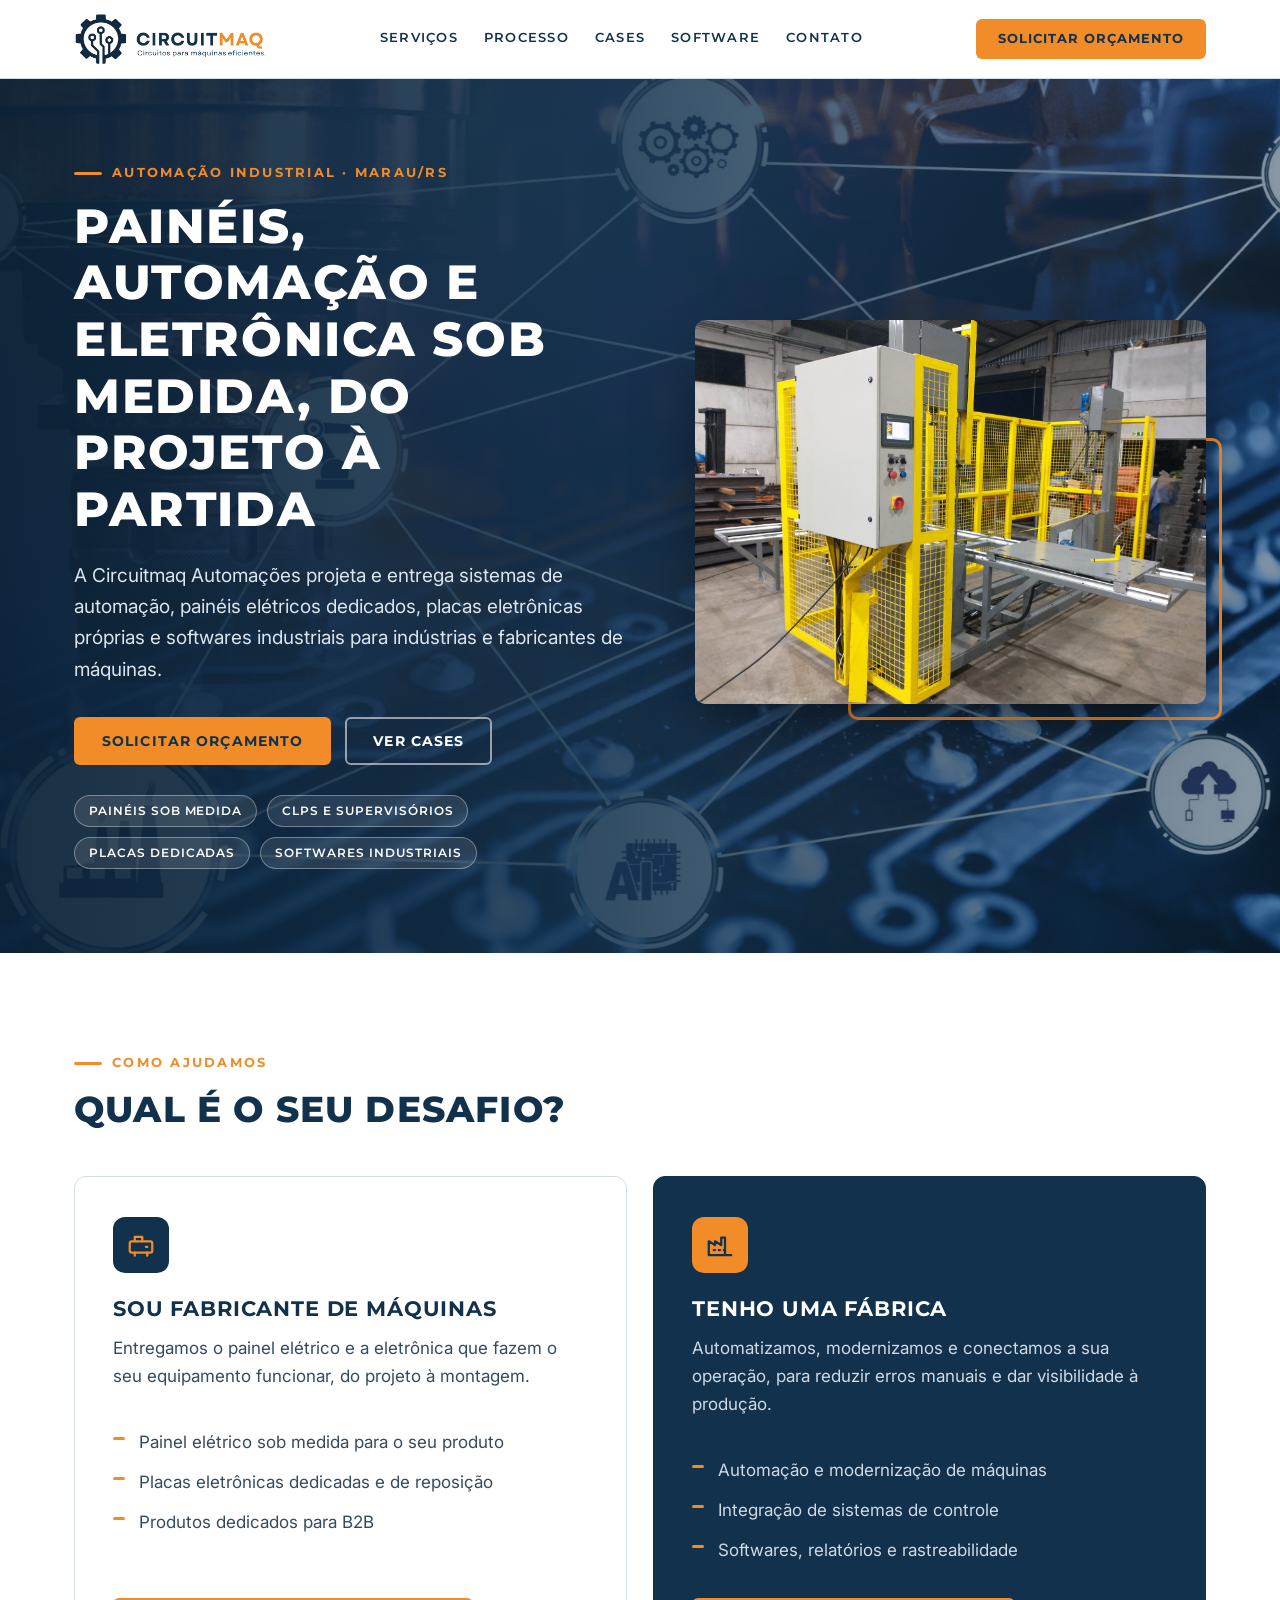
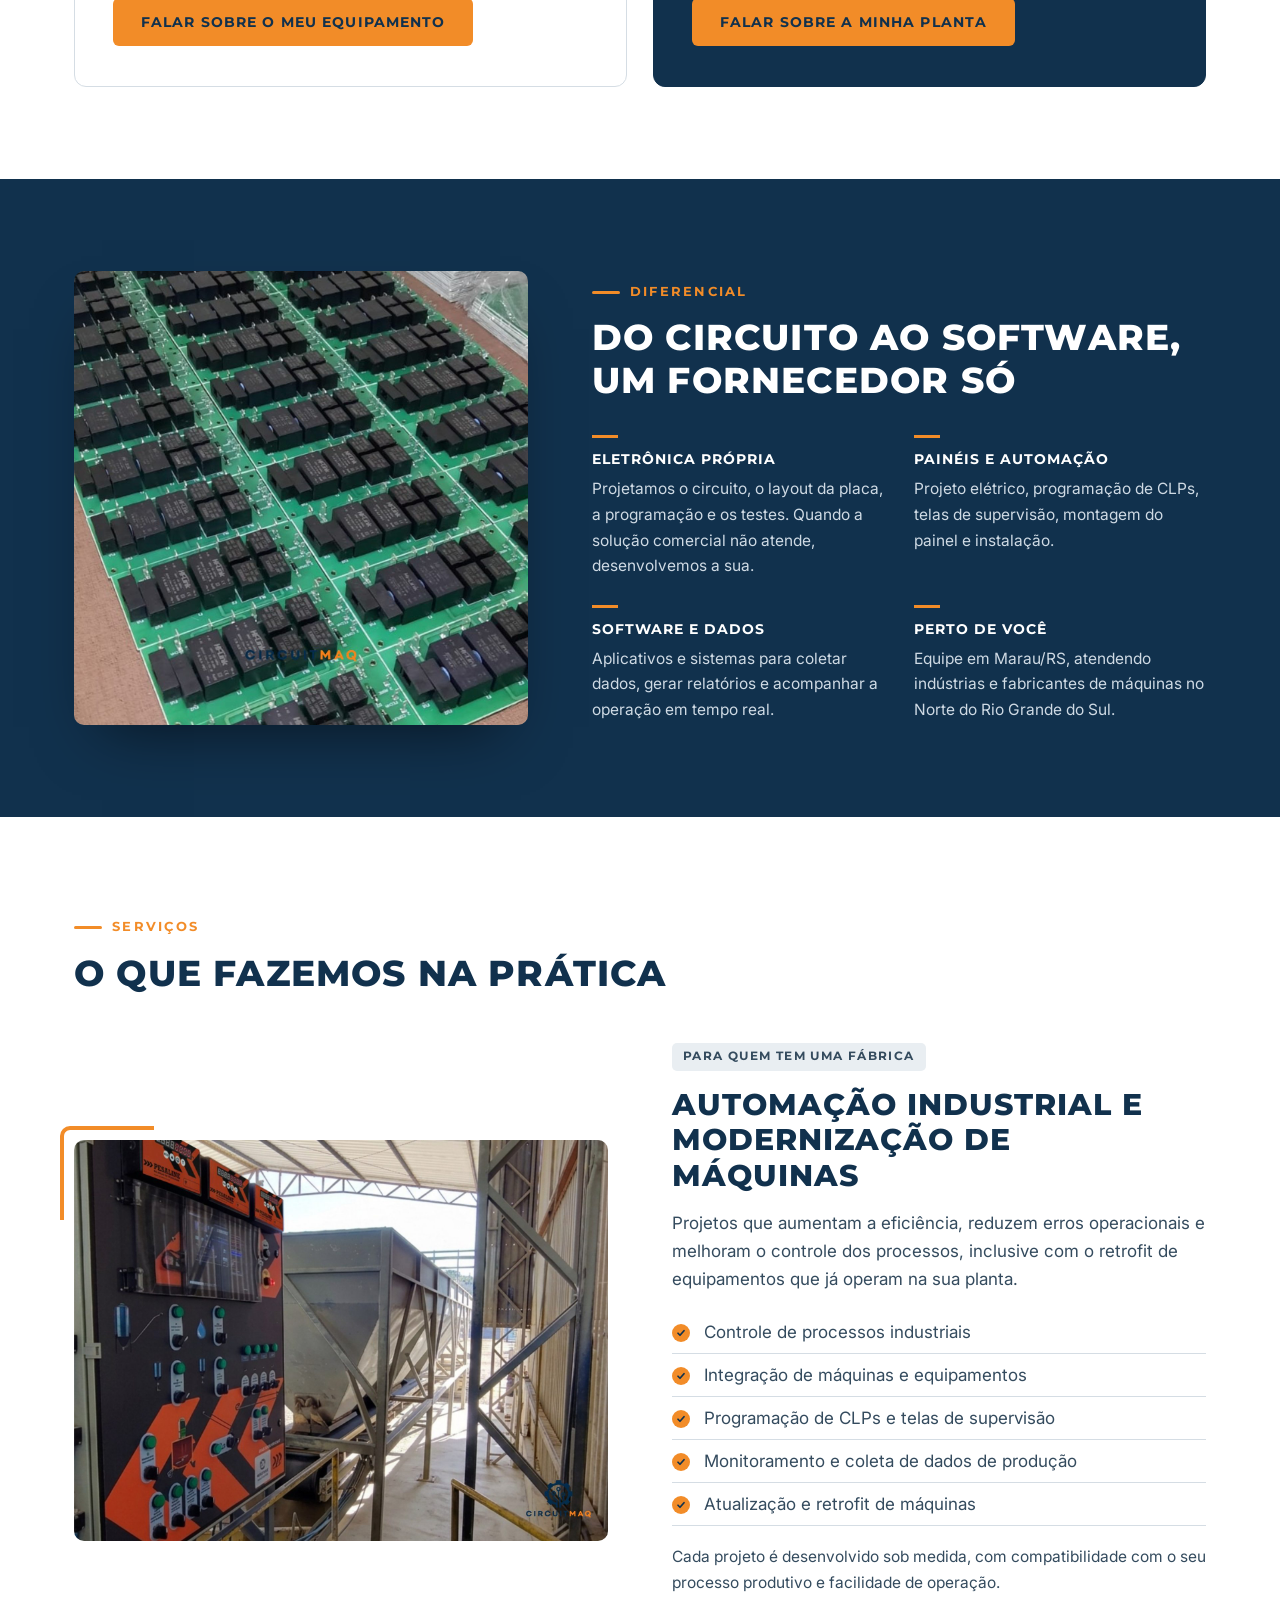
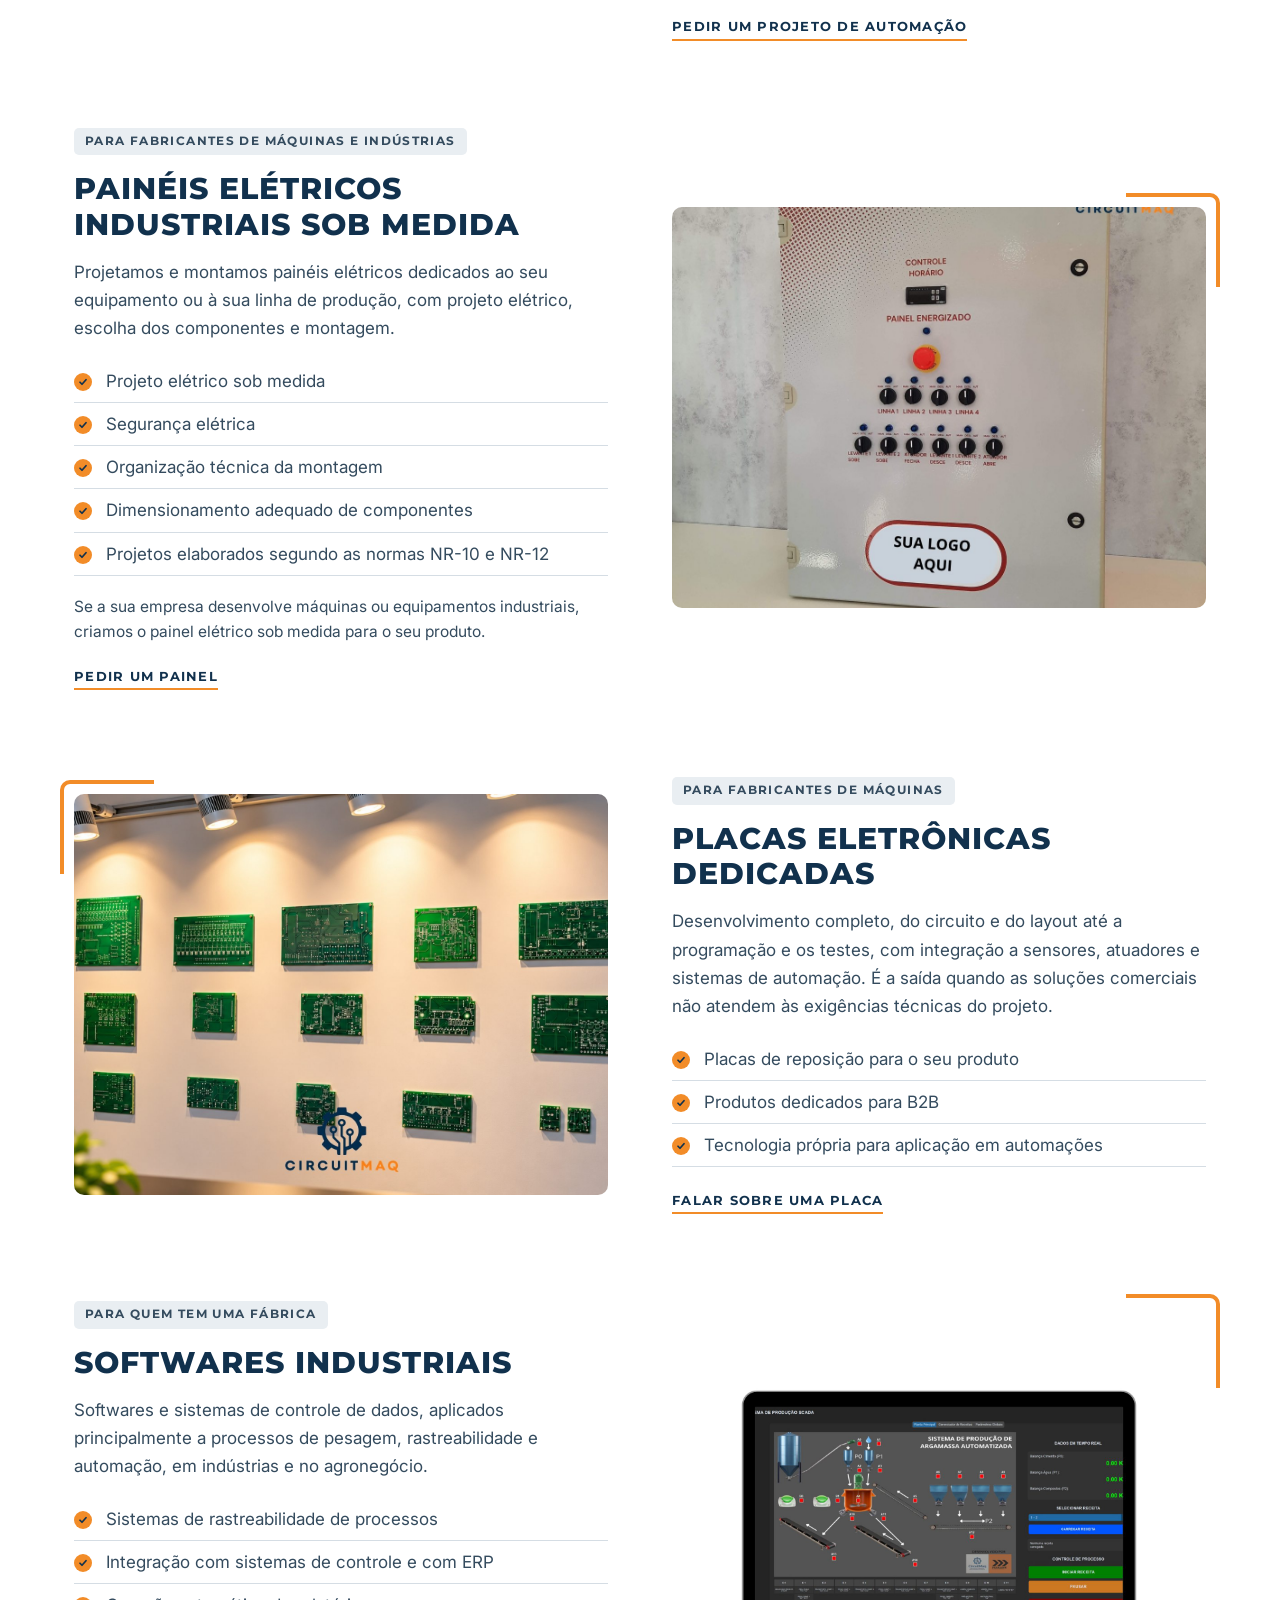
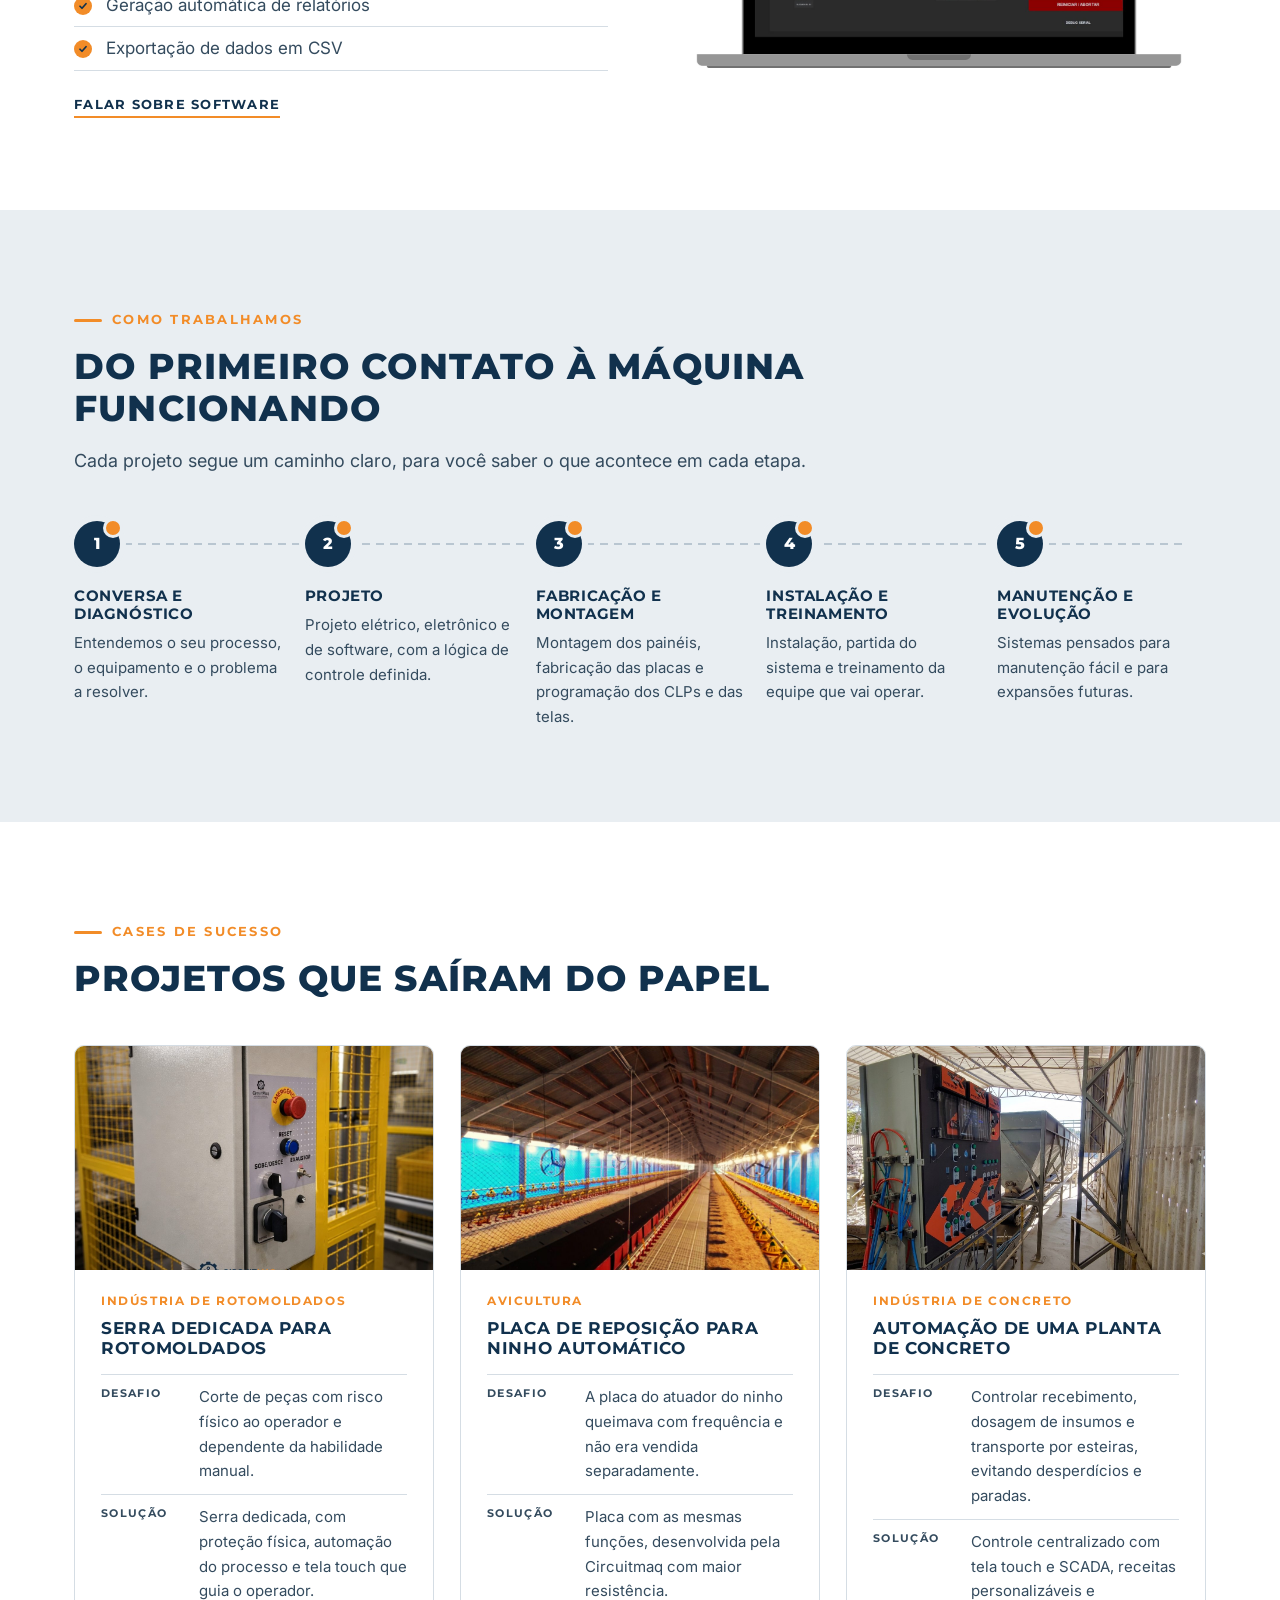
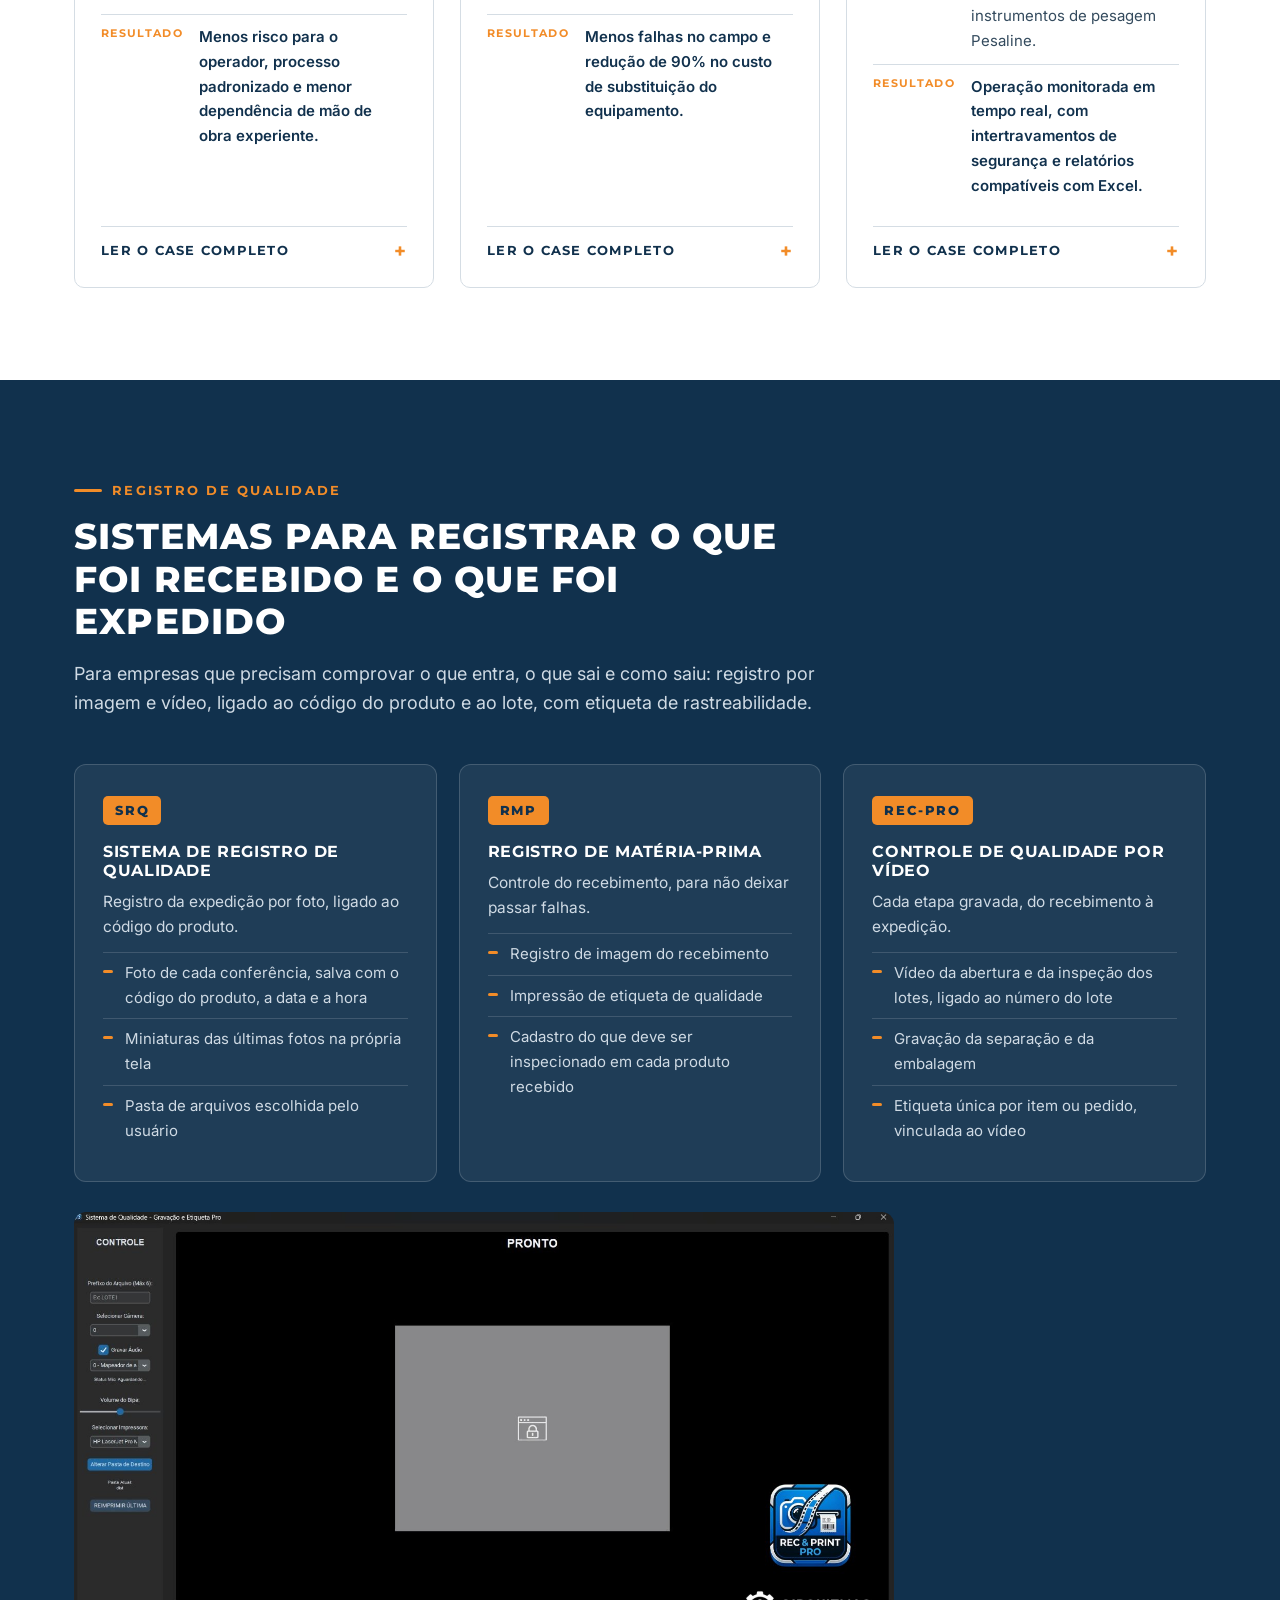
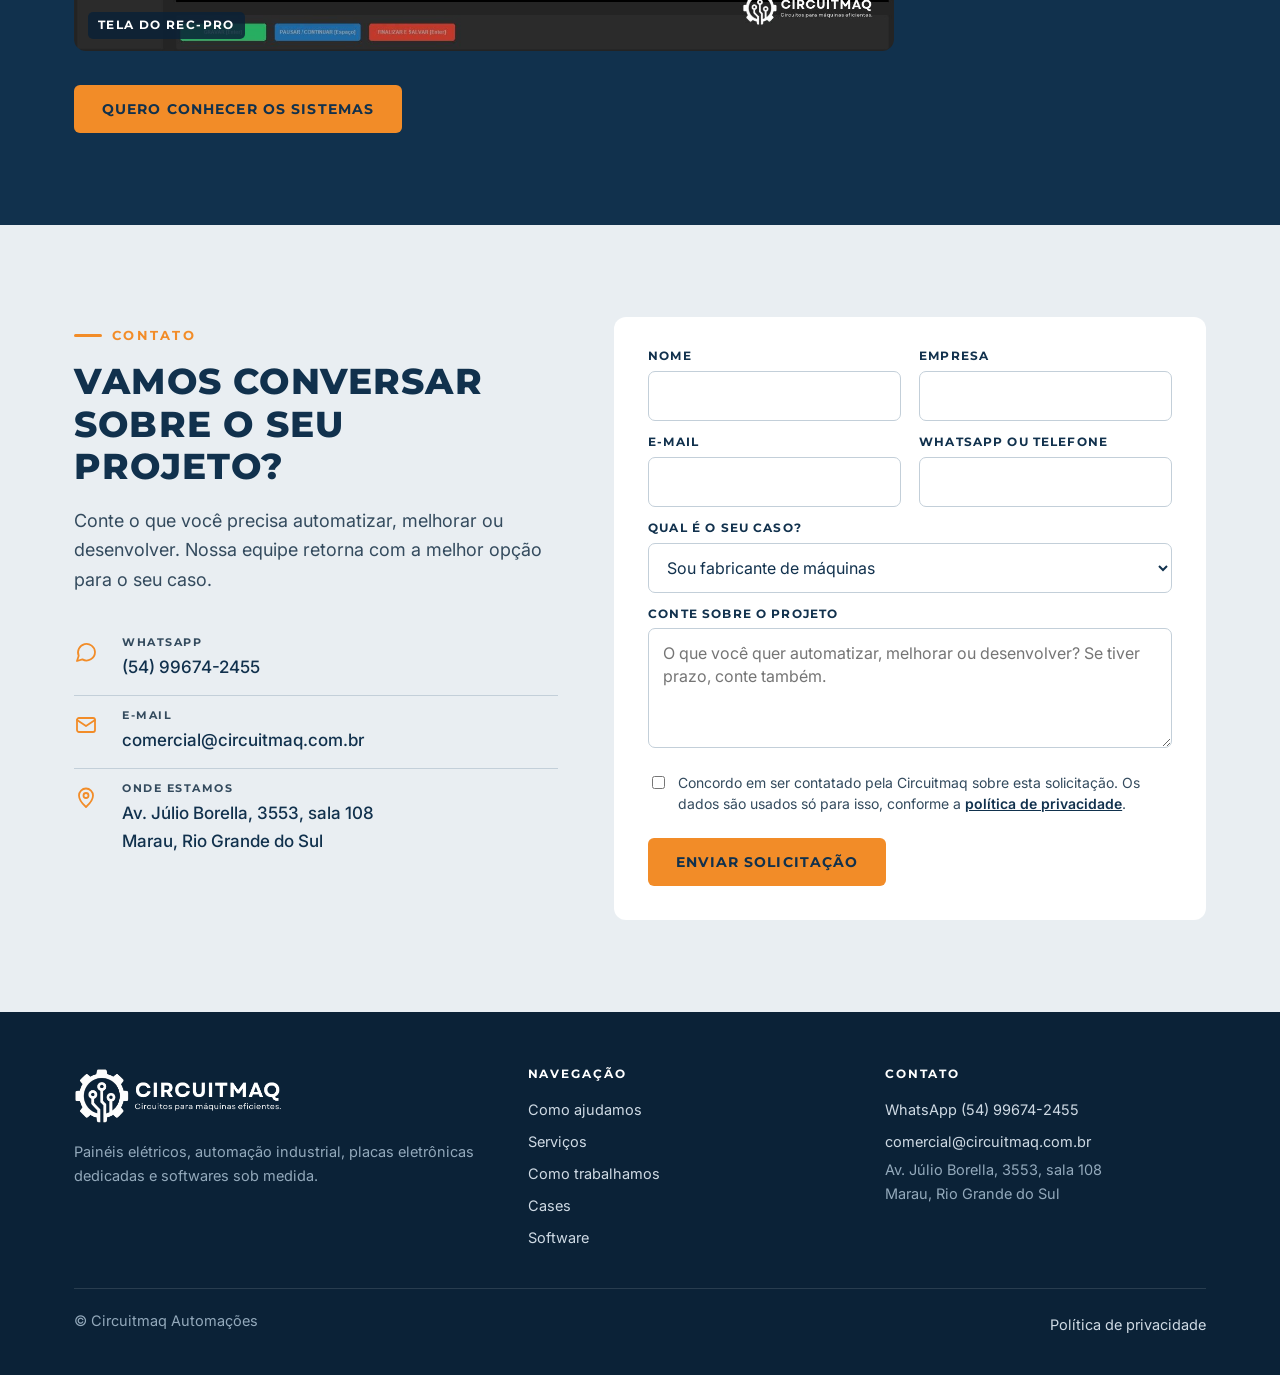
==== commit a7c77496: "Add files via upload" ====
--- a/index.html
+++ b/index.html
@@ -15,7 +15,7 @@
 <link href="https://fonts.googleapis.com/css2?family=Inter:wght@400;500;600&family=Montserrat:wght@600;700;800&display=swap" rel="stylesheet">
 <link rel="stylesheet" href="style.css">
 <script type="application/ld+json">
-{"@context":"https://schema.org","@type":"LocalBusiness","name":"Circuitmaq Automações","description":"Painéis elétricos industriais, automação industrial, placas eletrônicas dedicadas e softwares industriais sob medida.","email":"comercial@circuitmaq.com.br","telephone":"+55 54 99674-2455","address":{"@type":"PostalAddress","addressLocality":"Marau","addressRegion":"RS","addressCountry":"BR"},"areaServed":"Norte do Rio Grande do Sul"}
+{"@context":"https://schema.org","@type":"LocalBusiness","name":"Circuitmaq Automações","description":"Painéis elétricos industriais, automação industrial, placas eletrônicas dedicadas e softwares industriais sob medida.","email":"comercial@circuitmaq.com.br","telephone":"+55 54 99674-2455","address":{"@type":"PostalAddress","streetAddress":"Av. Júlio Borella, 3553, sala 108","postalCode":"99150-000","addressLocality":"Marau","addressRegion":"RS","addressCountry":"BR"},"areaServed":"Norte do Rio Grande do Sul"}
 </script>
 </head>
 <body>
@@ -268,17 +268,7 @@
         <ul><li>Vídeo da abertura e da inspeção dos lotes, ligado ao número do lote</li><li>Gravação da separação e da embalagem</li><li>Etiqueta única por item ou pedido, vinculada ao vídeo</li></ul>
       </article>
     </div>
-    <div class="vr">
-      <a class="vid" id="video" href="#video" aria-label="Assistir ao vídeo Caos na indústria">
-        <span class="play"><svg viewBox="0 0 24 24"><path d="M8 5.5v13l11-6.5z"/></svg></span>
-        <span class="vt"><small>Vídeo · 6 min</small>Caos na indústria</span>
-      </a>
-      <figure>
-        <img src="img/recpro-banner.jpg" alt="Tela do sistema REC-PRO de controle de qualidade por vídeo" loading="lazy">
-        <figcaption>Tela do REC-PRO</figcaption>
-      </figure>
-    </div>
-    <p class="vmsg" id="video-msg" role="status"></p>
+    <figure class="solo"><img src="img/recpro-banner.jpg" alt="Tela do sistema REC-PRO de controle de qualidade por vídeo" loading="lazy"><figcaption>Tela do REC-PRO</figcaption></figure>
     <div style="margin-top:34px"><a class="btn btn-or" href="#contato" data-tipo="Quero conhecer os sistemas de registro de qualidade">Quero conhecer os sistemas</a></div>
   </div>
 </section>
@@ -293,7 +283,7 @@
         <div class="lines" style="color:var(--navy)">
           <div class="row" style="border-color:#c3cfd9"><svg viewBox="0 0 24 24"><path d="M21 12a8.5 8.5 0 0 1-12.6 7.4L3 21l1.7-5.2A8.5 8.5 0 1 1 21 12z"/></svg><div><small style="color:var(--blue2)">WhatsApp</small><a href="https://wa.me/5554996742455" target="_blank" rel="noopener" style="color:var(--navy)">(54) 99674-2455</a></div></div>
           <div class="row" style="border-color:#c3cfd9"><svg viewBox="0 0 24 24"><rect x="3" y="5" width="18" height="14" rx="2"/><path d="M3 7l9 6 9-6"/></svg><div><small style="color:var(--blue2)">E-mail</small><a href="mailto:comercial@circuitmaq.com.br" style="color:var(--navy)">comercial@circuitmaq.com.br</a></div></div>
-          <div class="row" style="border-bottom:0"><svg viewBox="0 0 24 24"><path d="M12 21s7-6.2 7-11.5A7 7 0 0 0 5 9.5C5 14.8 12 21 12 21z"/><circle cx="12" cy="9.5" r="2.5"/></svg><div><small style="color:var(--blue2)">Onde estamos</small><span style="color:var(--navy)">Marau, Rio Grande do Sul</span></div></div>
+          <div class="row" style="border-bottom:0"><svg viewBox="0 0 24 24"><path d="M12 21s7-6.2 7-11.5A7 7 0 0 0 5 9.5C5 14.8 12 21 12 21z"/><circle cx="12" cy="9.5" r="2.5"/></svg><div><small style="color:var(--blue2)">Onde estamos</small><span style="color:var(--navy)">Av. Júlio Borella, 3553, sala 108<br>Marau, Rio Grande do Sul</span></div></div>
         </div>
       </div>
       <form id="form-contato" novalidate>
@@ -330,7 +320,7 @@
         <h4>Contato</h4>
         <a href="https://wa.me/5554996742455" target="_blank" rel="noopener">WhatsApp (54) 99674-2455</a>
         <a href="mailto:comercial@circuitmaq.com.br">comercial@circuitmaq.com.br</a>
-        <span>Marau, Rio Grande do Sul</span>
+        <span>Av. Júlio Borella, 3553, sala 108<br>Marau, Rio Grande do Sul</span>
       </div>
     </div>
     <div class="bt"><span>© Circuitmaq Automações</span><a href="privacidade.html" style="display:inline">Política de privacidade</a></div>
@@ -339,6 +329,7 @@
 
 <script>
 (function(){
+  var FORM='https://docs.google.com/forms/d/e/1FAIpQLSf9HrHbwFcQR3-Zk2F7Qei3eI_qoQyMX4kxDKCI-W3QB34m6g/formResponse';
   var sel=document.getElementById('f-tipo');
   document.querySelectorAll('[data-tipo]').forEach(function(a){
     a.addEventListener('click',function(){
@@ -346,15 +337,20 @@
       for(var i=0;i<sel.options.length;i++){ if(sel.options[i].text===v){ sel.selectedIndex=i; break; } }
     });
   });
-  var VIDEO_URL='';\n  var vd=document.getElementById('video');\n  vd.addEventListener('click',function(e){ e.preventDefault(); if(VIDEO_URL){ window.open(VIDEO_URL,'_blank','noopener'); } else { document.getElementById('video-msg').textContent='O vídeo será publicado em breve.'; } });\n  var f=document.getElementById('form-contato'), out=document.getElementById('f-msg-ok');
+  var f=document.getElementById('form-contato'), out=document.getElementById('f-msg-ok'), btn=f.querySelector('button[type=submit]');
+  var g=function(id){return document.getElementById(id).value.trim();};
   f.addEventListener('submit',function(e){
     e.preventDefault();
-    var g=function(id){return document.getElementById(id).value.trim();};
     if(!g('f-nome')||!g('f-empresa')||!g('f-email')){ out.textContent='Preencha nome, empresa e e-mail.'; return; }
     if(!document.getElementById('f-ok').checked){ out.textContent='Marque a concordância para enviar.'; return; }
-    var corpo='Nome: '+g('f-nome')+'\nEmpresa: '+g('f-empresa')+'\nE-mail: '+g('f-email')+'\nTelefone: '+g('f-tel')+'\nCaso: '+sel.value+'\n\n'+g('f-msg');
-    window.location.href='mailto:comercial@circuitmaq.com.br?subject='+encodeURIComponent('Contato pelo site: '+sel.value)+'&body='+encodeURIComponent(corpo);
-    out.textContent='Abrimos o seu aplicativo de e-mail com a mensagem pronta. É só enviar.';
+    var d=new URLSearchParams();
+    d.set('entry.2007063546',g('f-nome')); d.set('entry.404182354',g('f-empresa')); d.set('entry.1370167429',g('f-email'));
+    d.set('entry.1959211769',g('f-tel')); d.set('entry.1980407430',sel.value); d.set('entry.1473329648',g('f-msg'));
+    btn.disabled=true; out.textContent='Enviando...';
+    fetch(FORM,{method:'POST',mode:'no-cors',headers:{'Content-Type':'application/x-www-form-urlencoded'},body:d.toString()})
+      .then(function(){ f.reset(); out.textContent='Recebemos a sua solicitação. Nossa equipe retorna em breve.'; })
+      .catch(function(){ out.innerHTML='Não foi possível enviar agora. Fale conosco pelo <a href="https://wa.me/5554996742455" target="_blank" rel="noopener">WhatsApp</a> ou por <a href="mailto:comercial@circuitmaq.com.br">e-mail</a>.'; })
+      .then(function(){ btn.disabled=false; });
   });
 })();
 </script>
--- a/style.css
+++ b/style.css
@@ -207,4 +207,7 @@
 .hero p.lead{color:#dbe5ed}
 .hero .chips span{background:rgba(255,255,255,.1);border-color:rgba(255,255,255,.35);color:#fff}
 .hero .frame img{box-shadow:0 24px 60px -20px rgba(0,0,0,.65)}
-@media(max-width:900px){.hero:before{background:linear-gradient(180deg,rgba(11,34,55,.94),rgba(17,49,77,.82))}}+@media(max-width:900px){.hero:before{background:linear-gradient(180deg,rgba(11,34,55,.94),rgba(17,49,77,.82))}}
+.vr figure.solo,figure.solo{margin:30px 0 0;max-width:820px;position:relative;border-radius:12px;overflow:hidden}
+figure.solo img{width:100%;display:block;box-shadow:0 24px 50px -28px rgba(0,0,0,.6)}
+figure.solo figcaption{position:absolute;left:14px;bottom:12px;font:700 11.5px/1 var(--title);letter-spacing:.12em;text-transform:uppercase;background:rgba(11,34,55,.85);color:#fff;padding:8px 10px;border-radius:5px}
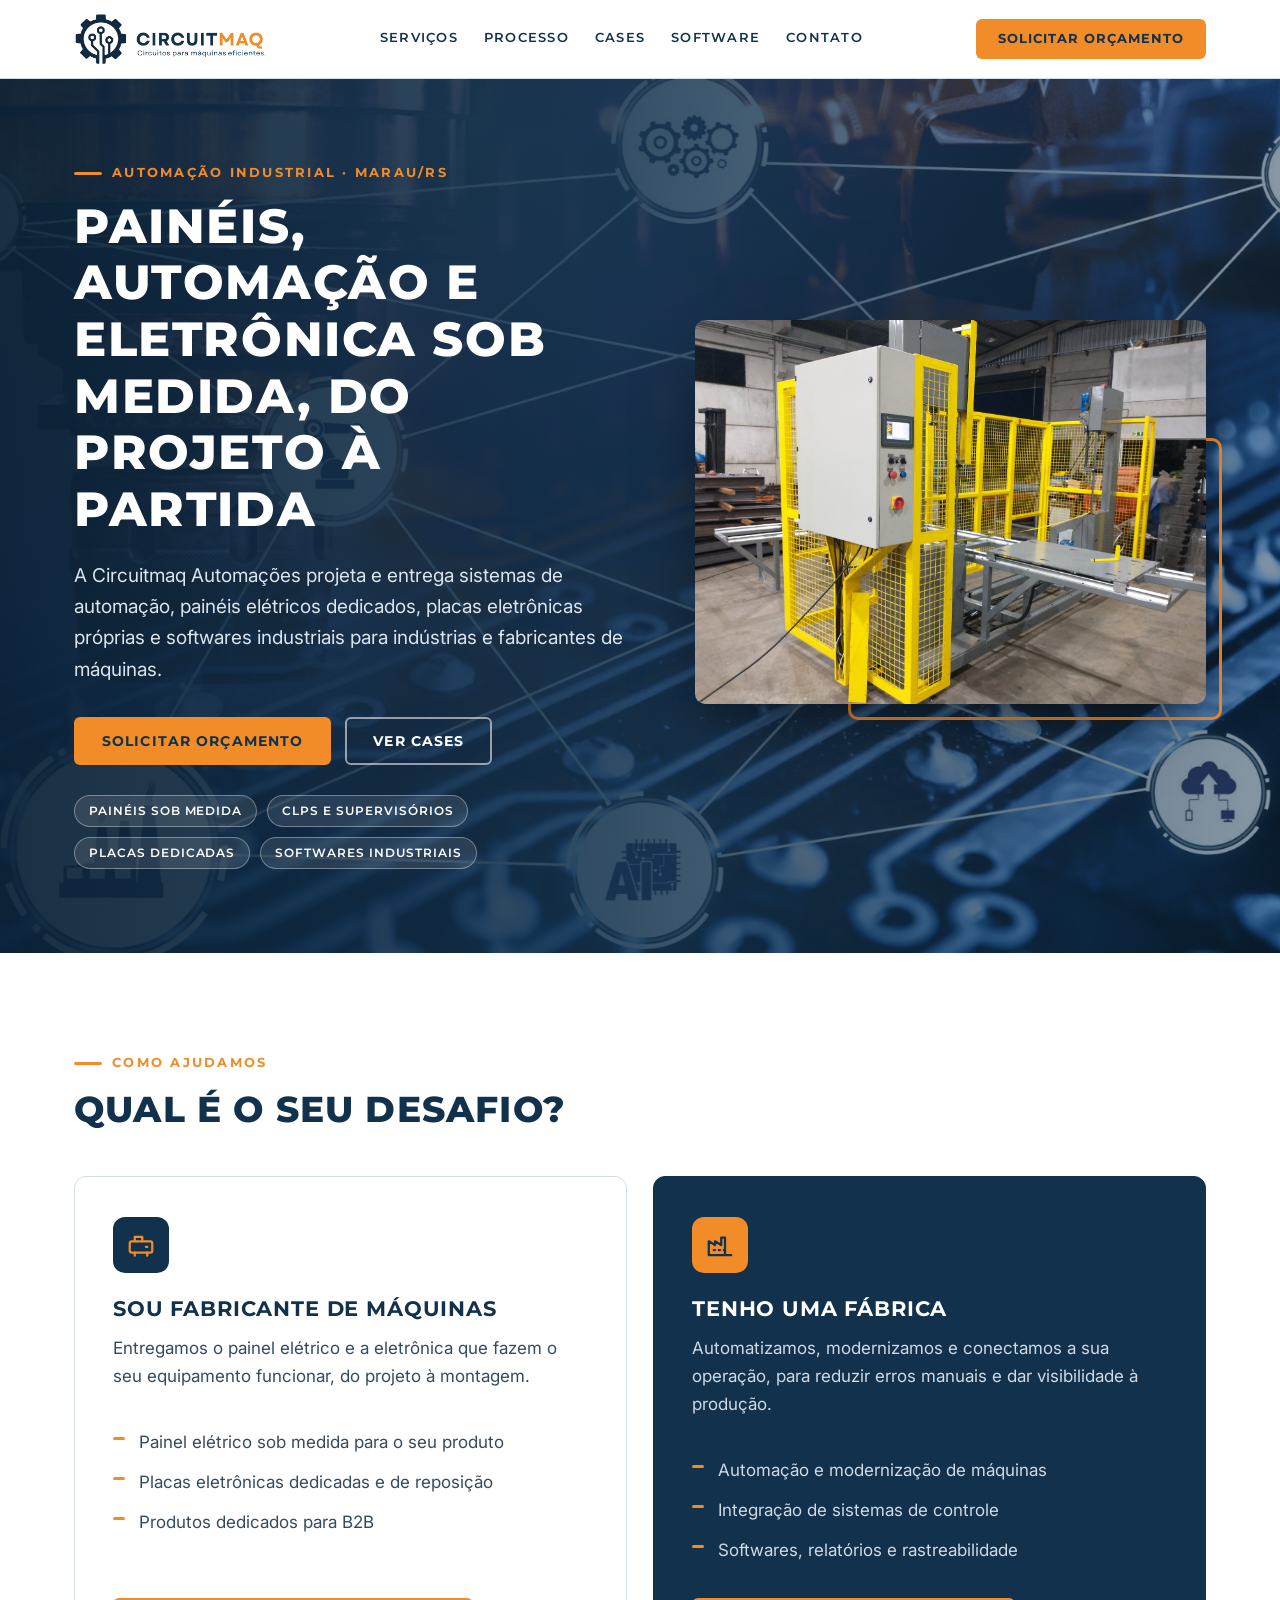
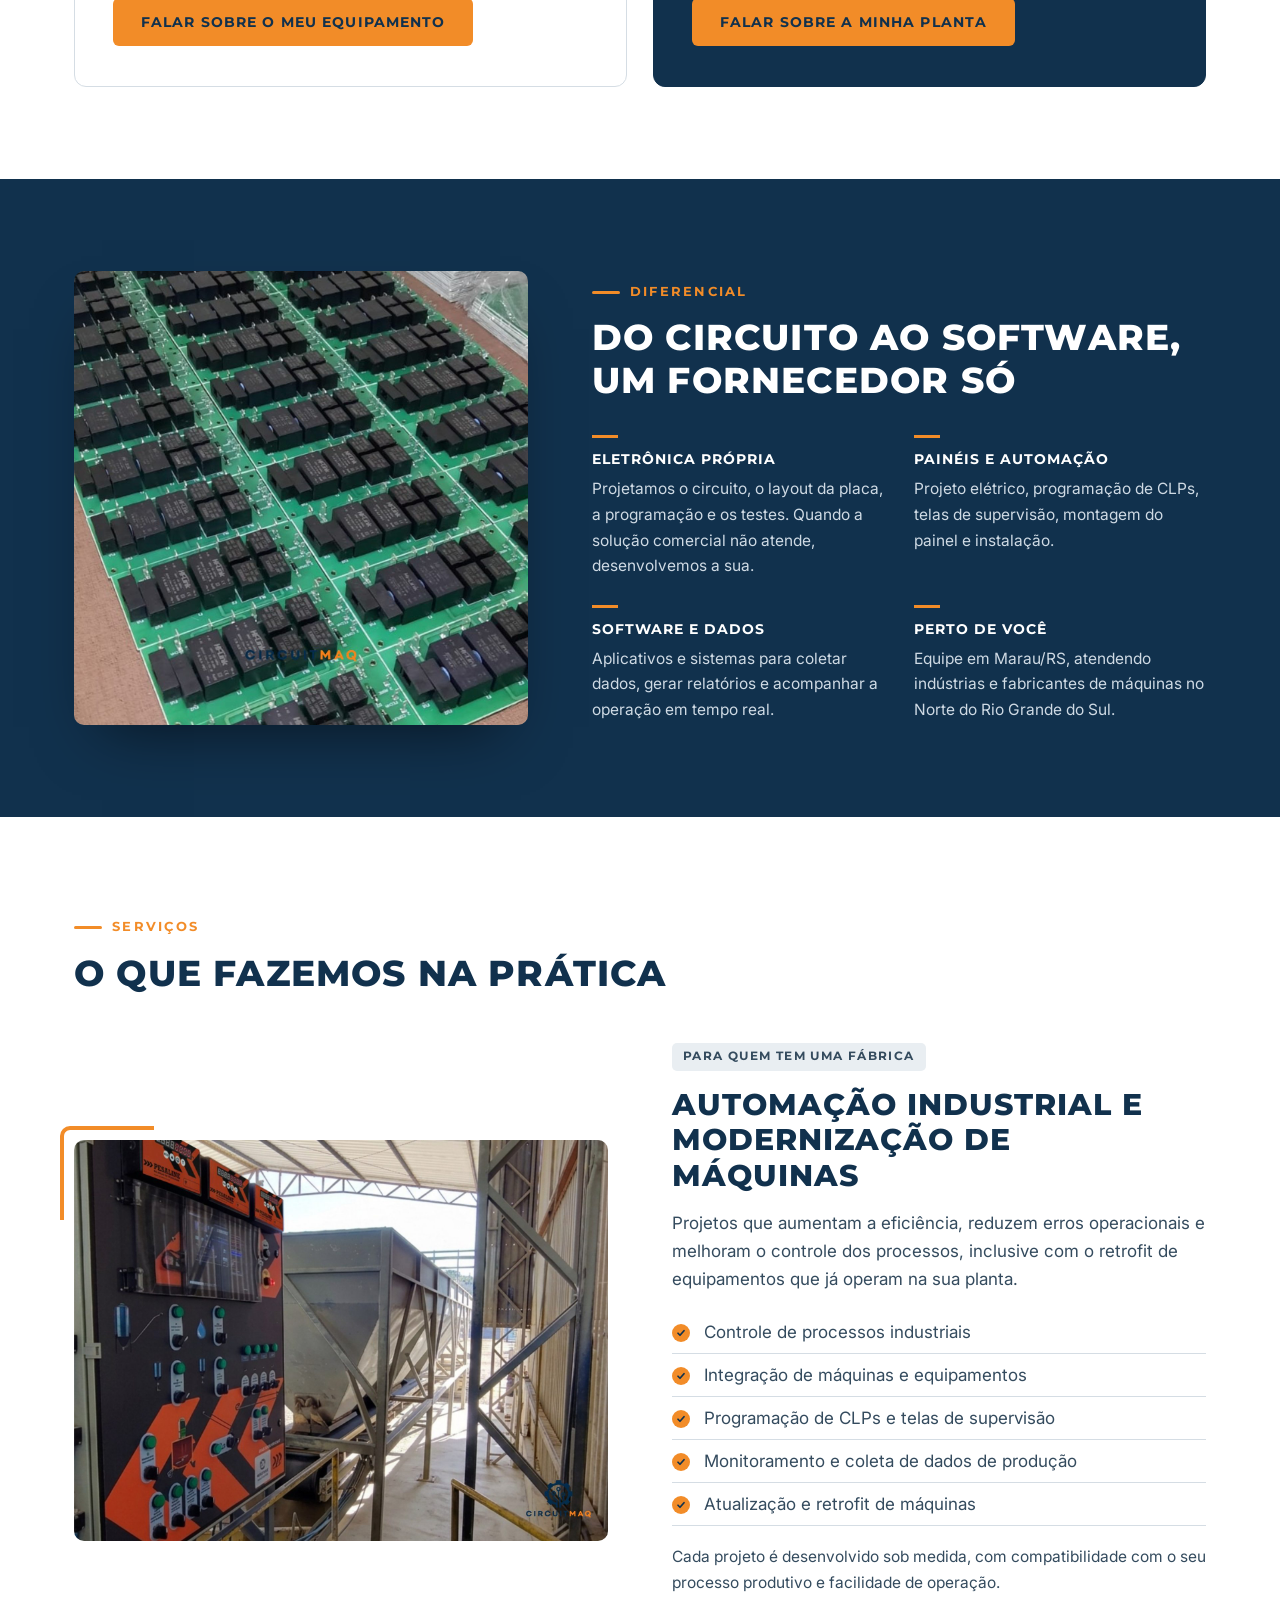
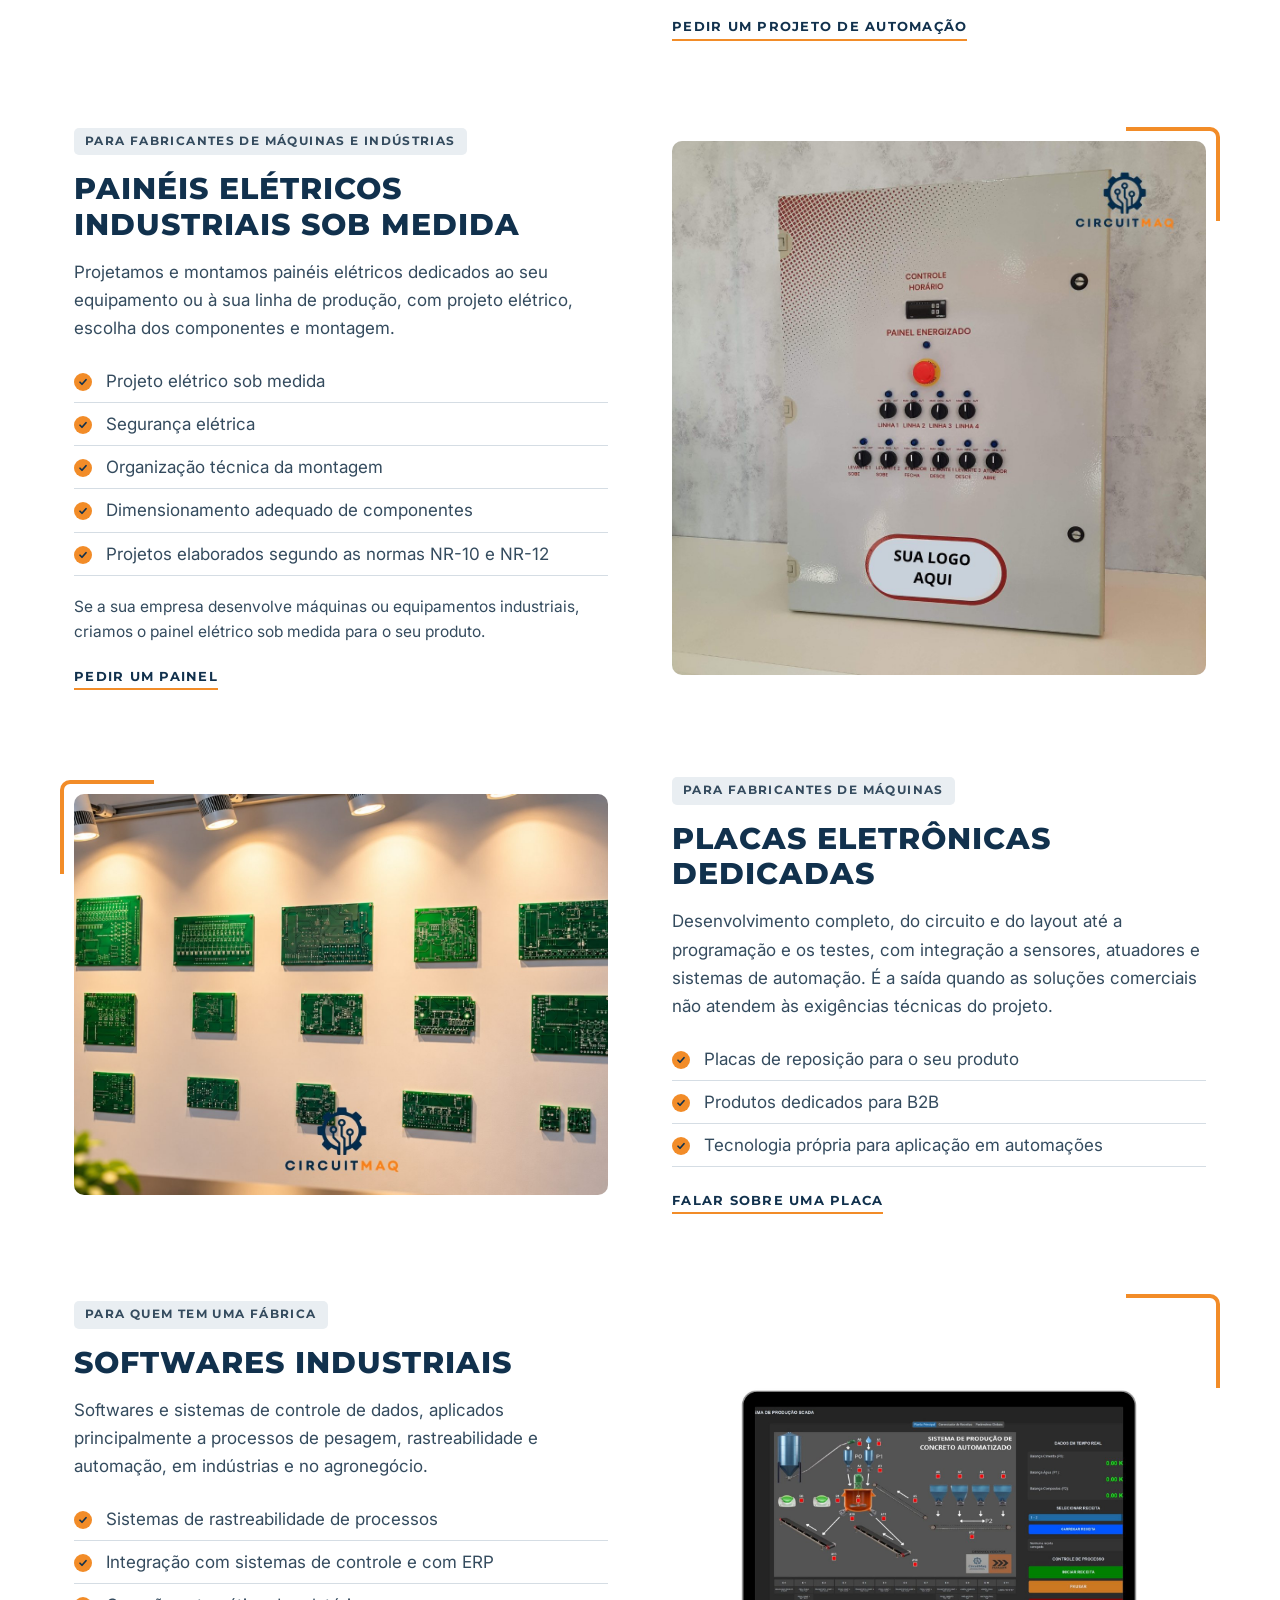
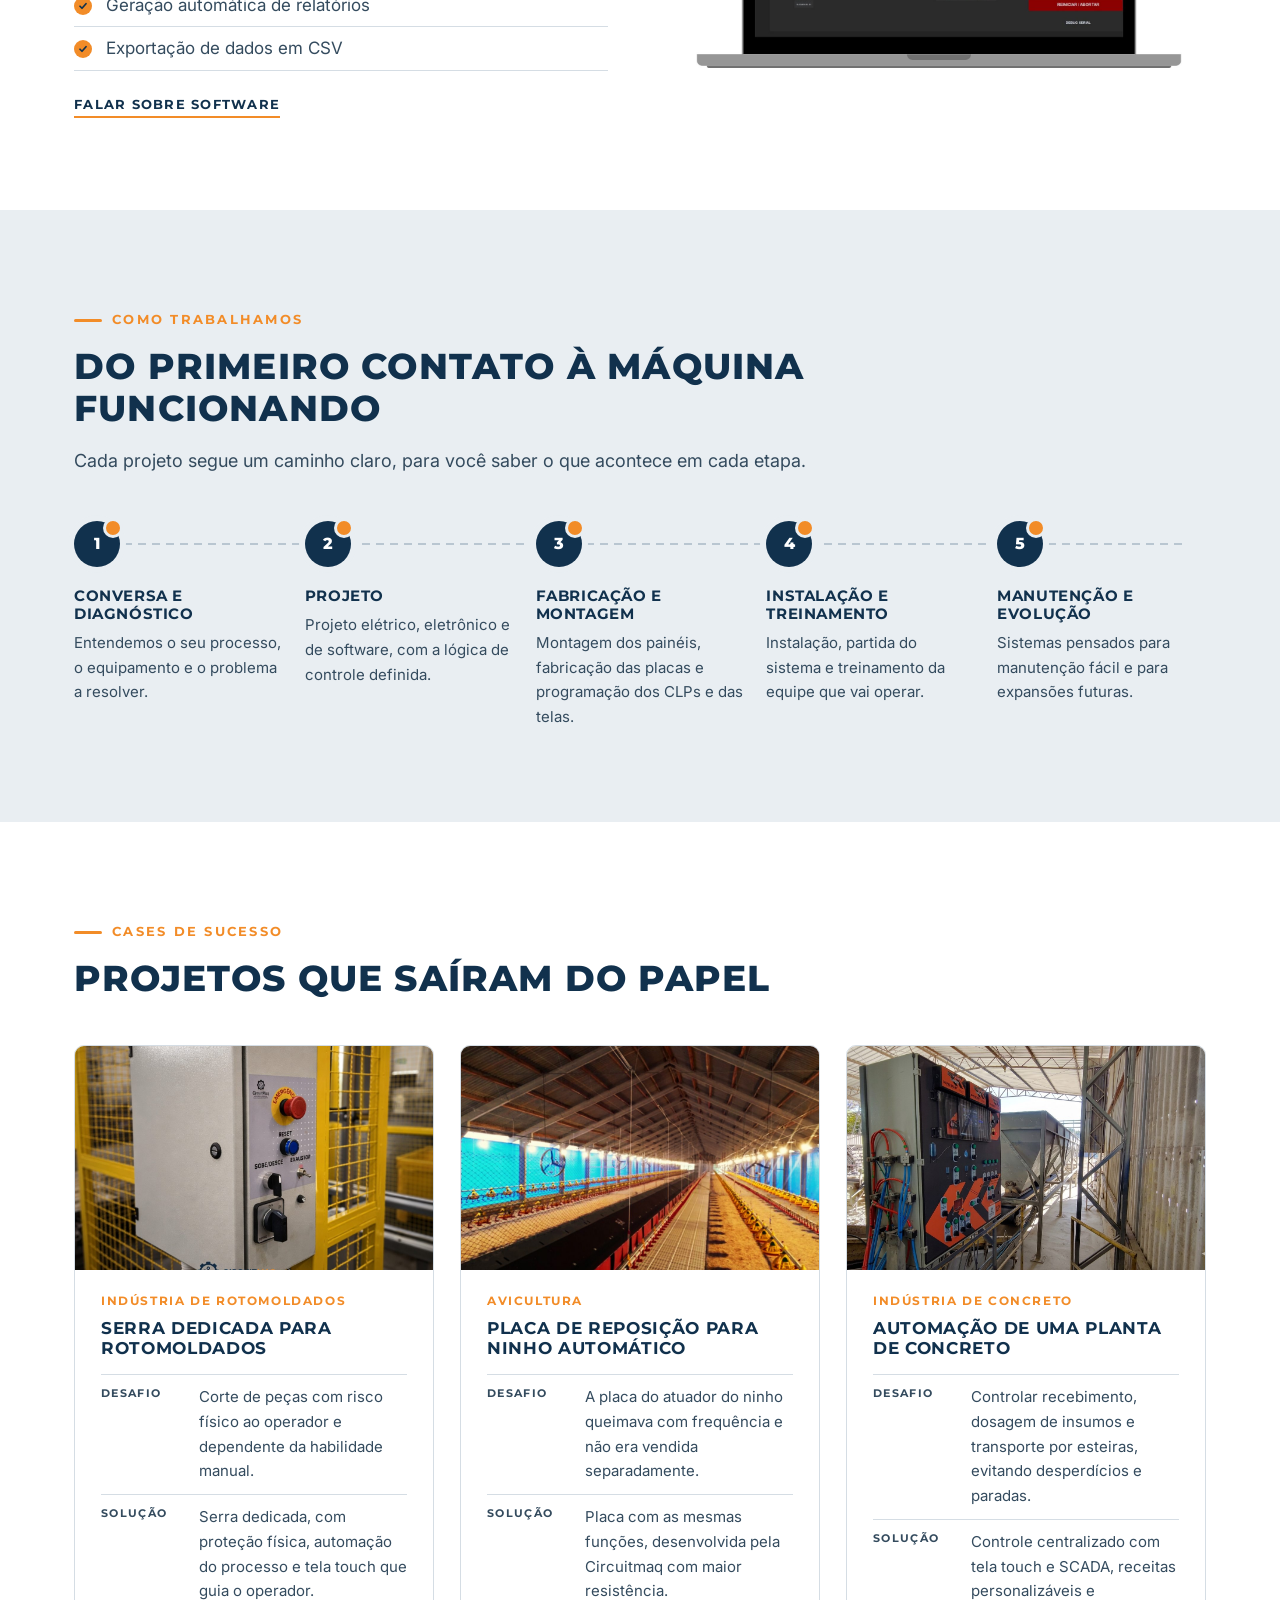
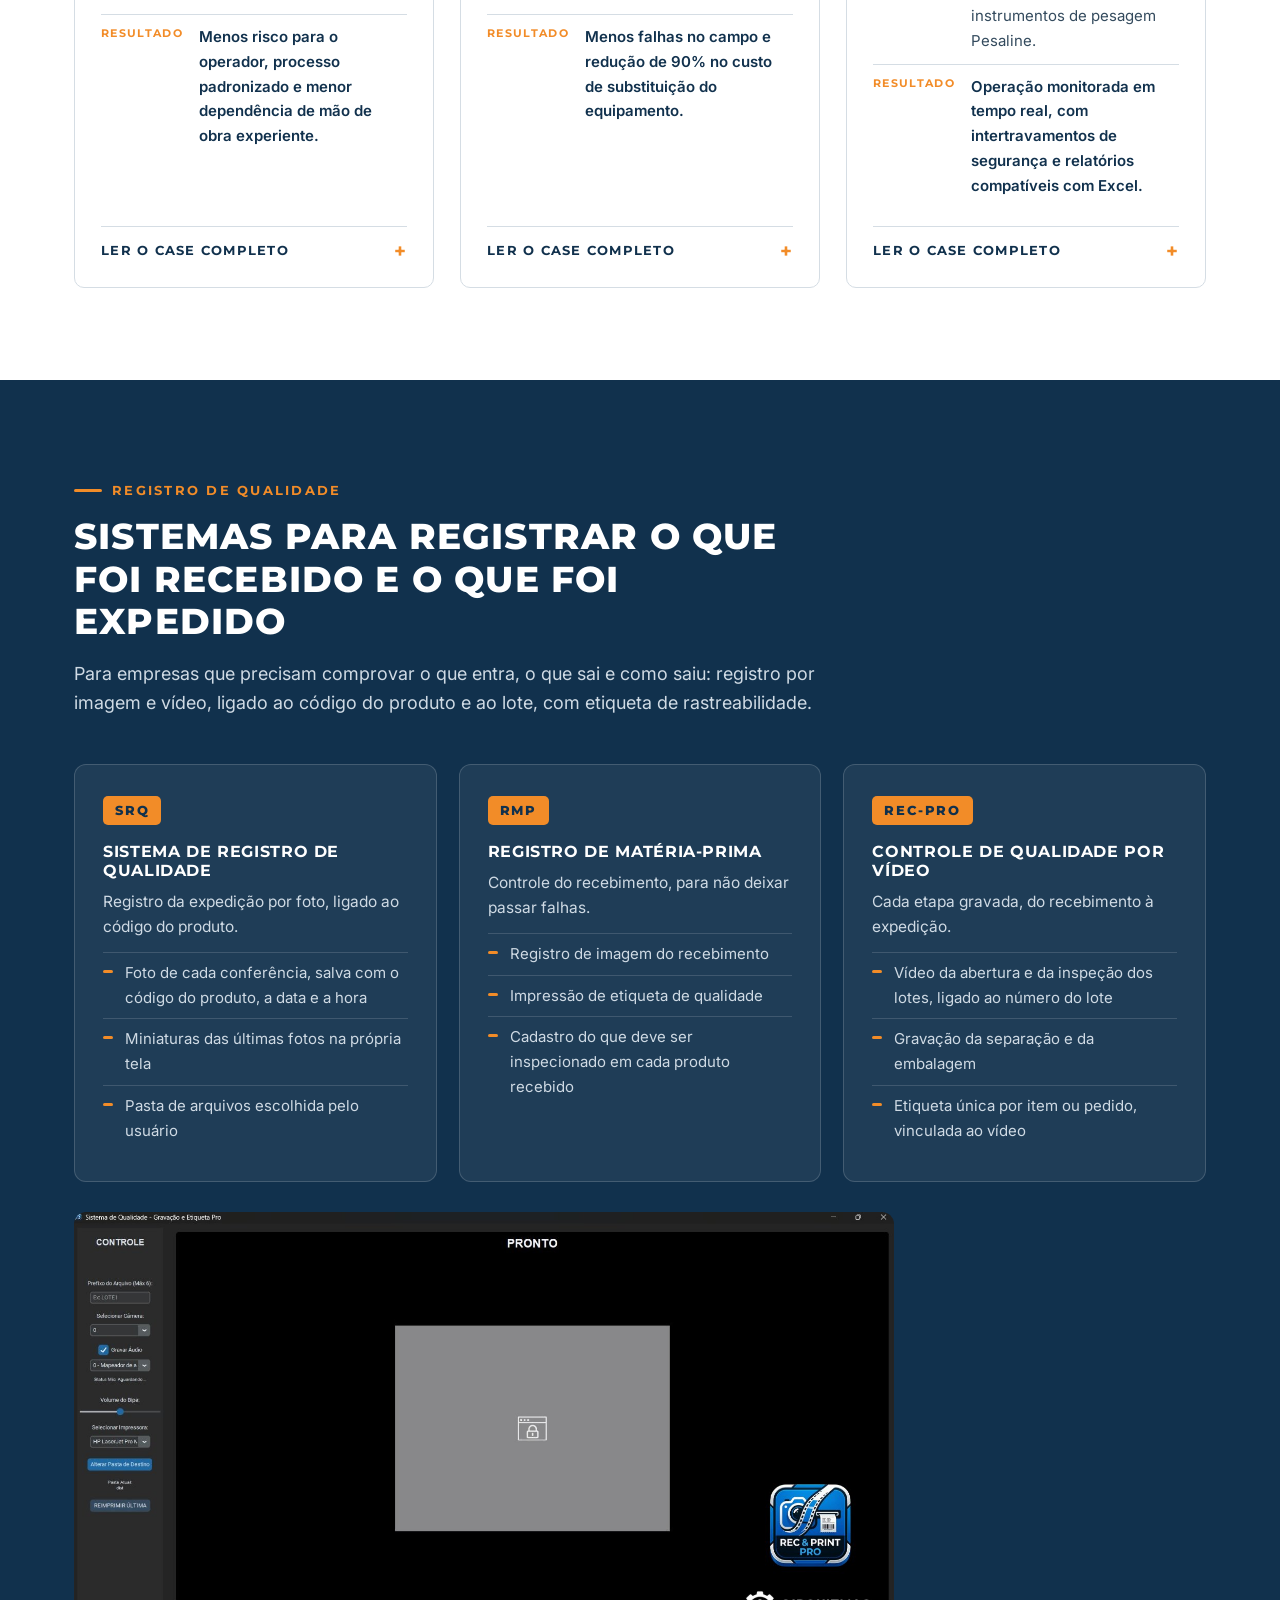
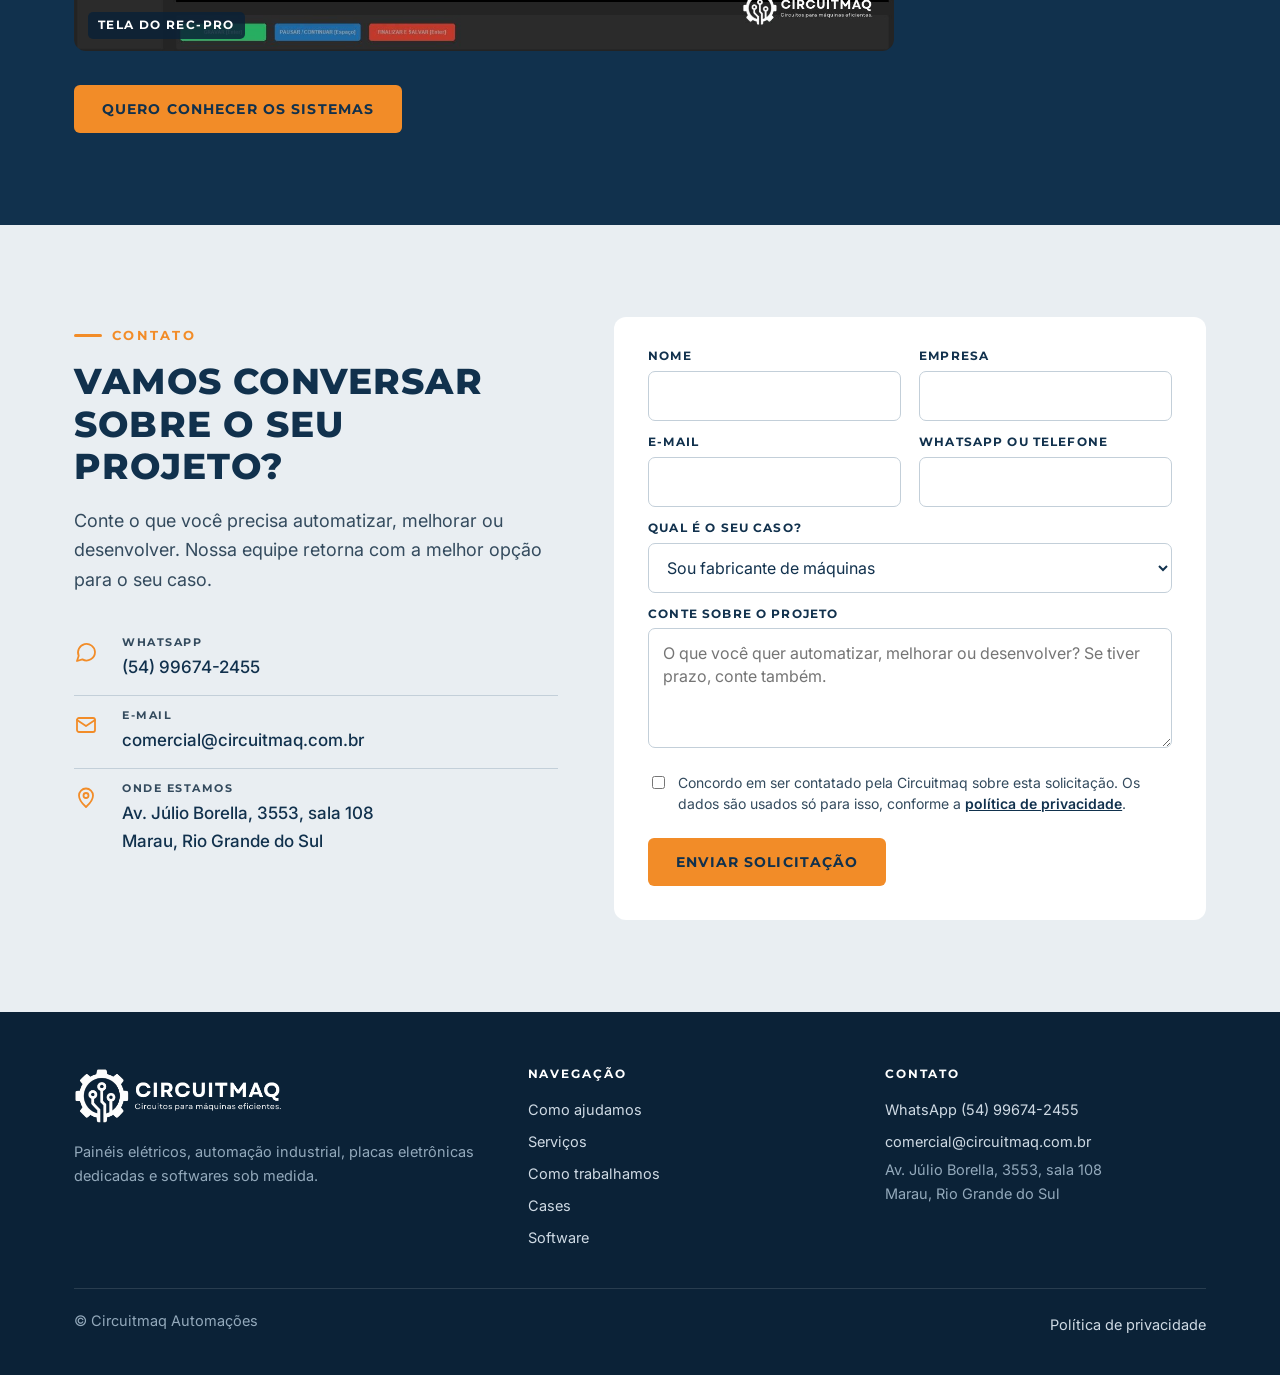
==== commit e42459d3: "Add files via upload" ====
--- a/index.html
+++ b/index.html
@@ -125,7 +125,7 @@
     </div>
 
     <div class="svc rev" id="paineis">
-      <div class="pic"><img src="img/painel-eletrico.jpg" alt="Painel elétrico industrial com comandos e sinaleiros, pronto para receber a marca do cliente" loading="lazy" style="object-position:50% 60%"></div>
+      <div class="pic"><img src="img/painel-eletrico.jpg" alt="Painel elétrico industrial com comandos e sinaleiros, pronto para receber a marca do cliente" loading="lazy" style="aspect-ratio:1/1;object-fit:contain;background:#fff"></div>
       <div>
         <span class="for">Para fabricantes de máquinas e indústrias</span>
         <h2>Painéis elétricos industriais sob medida</h2>
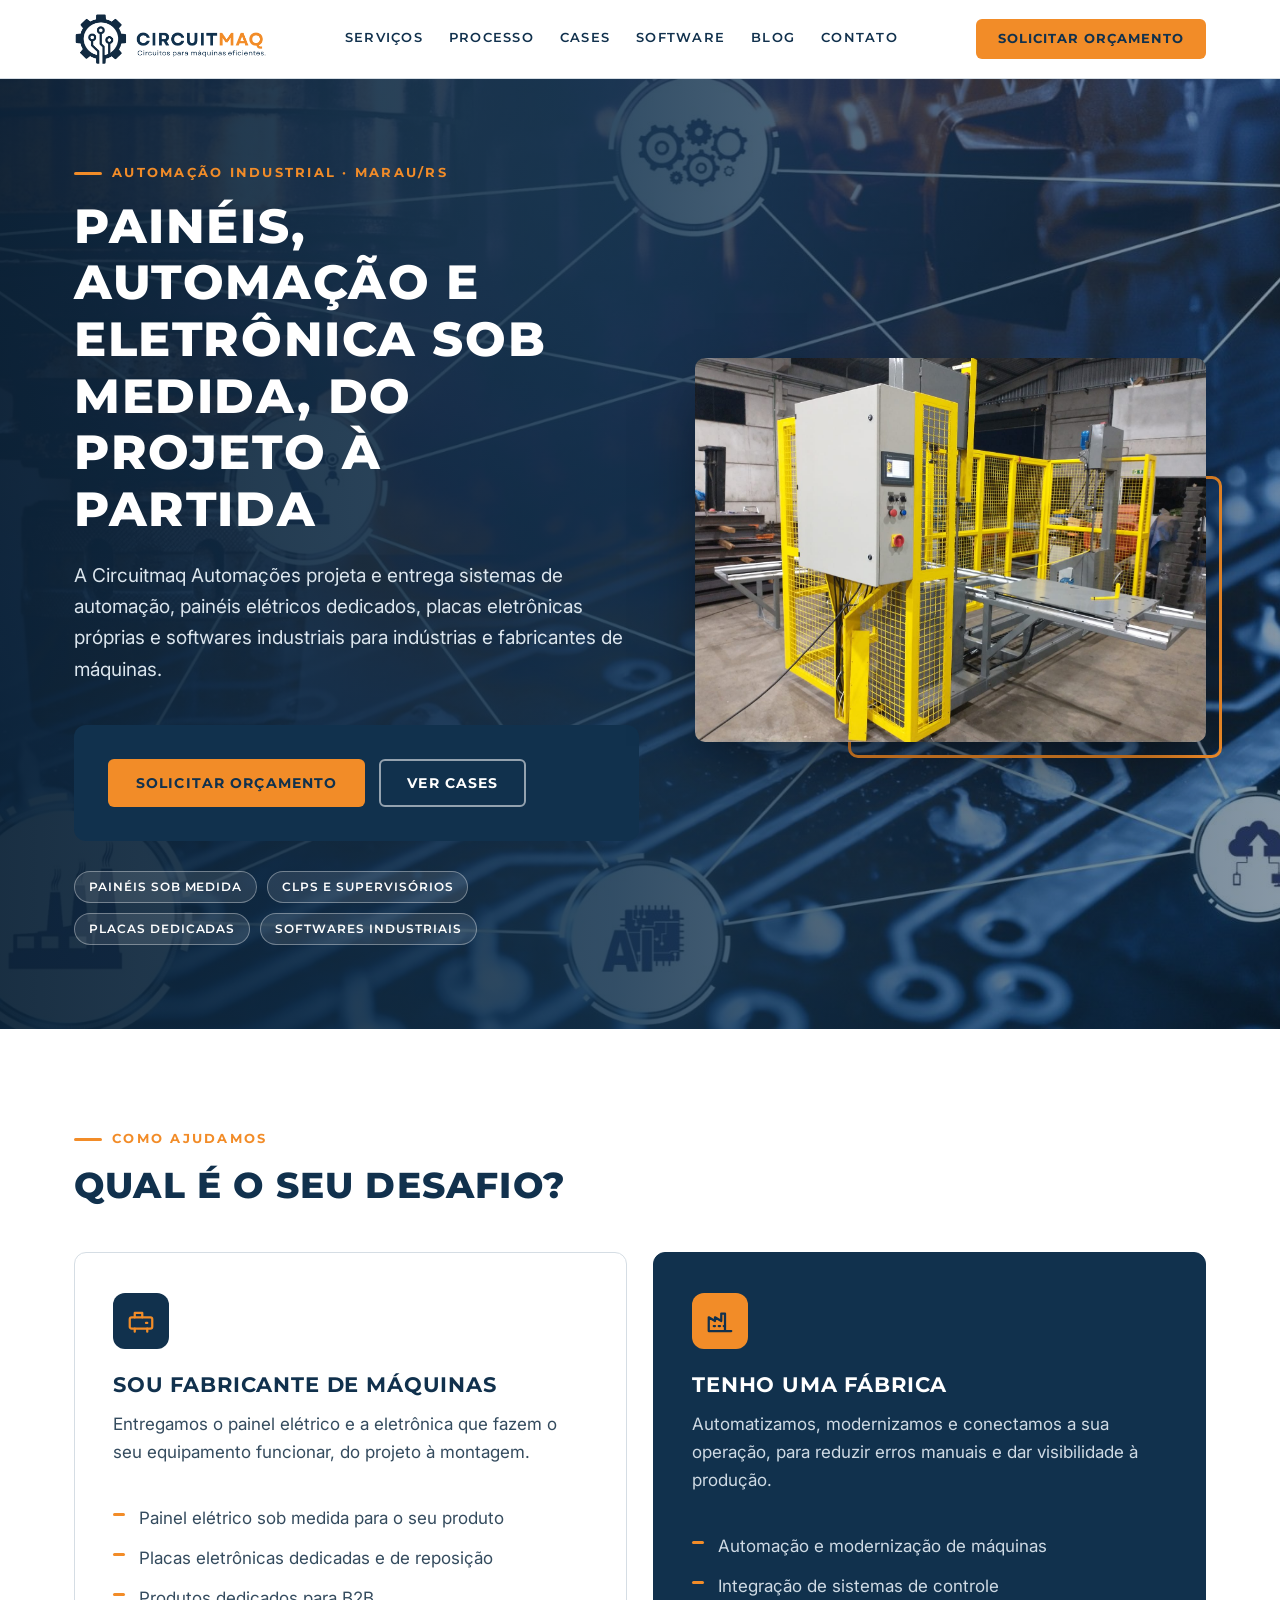
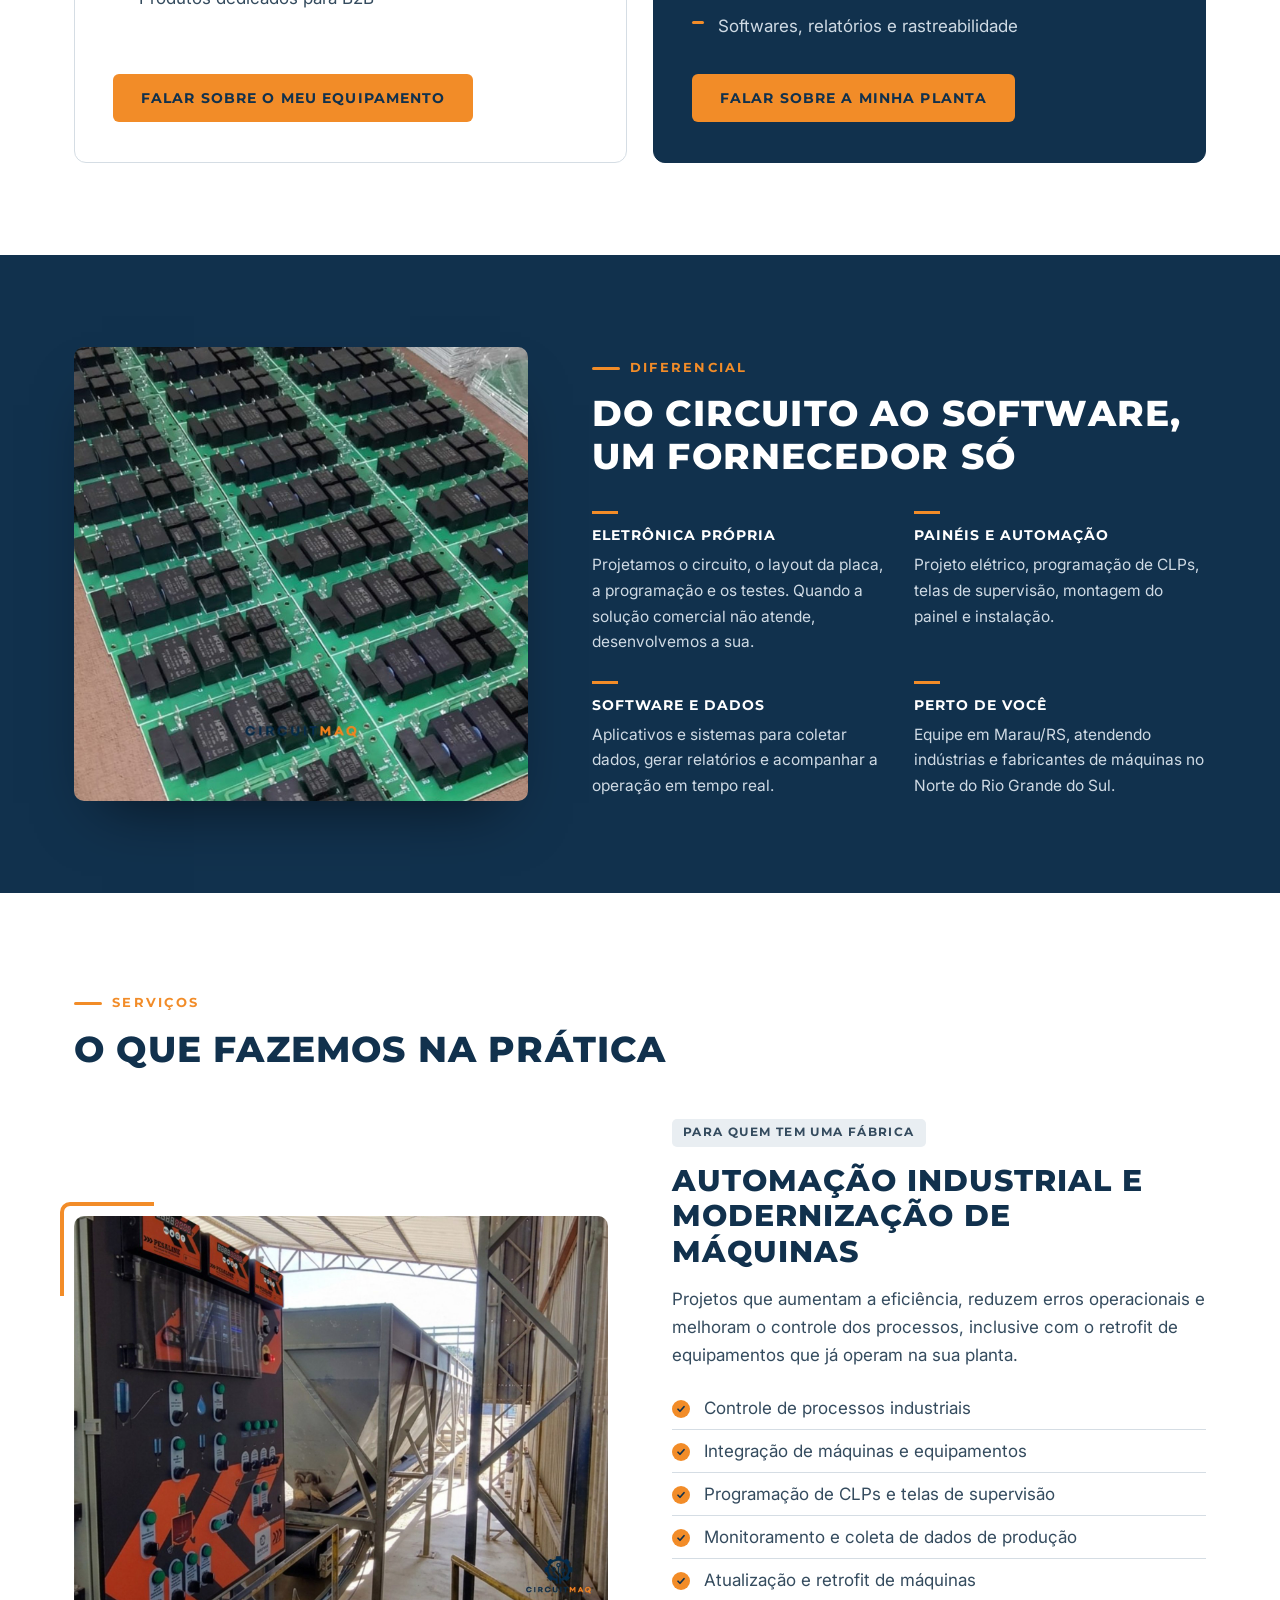
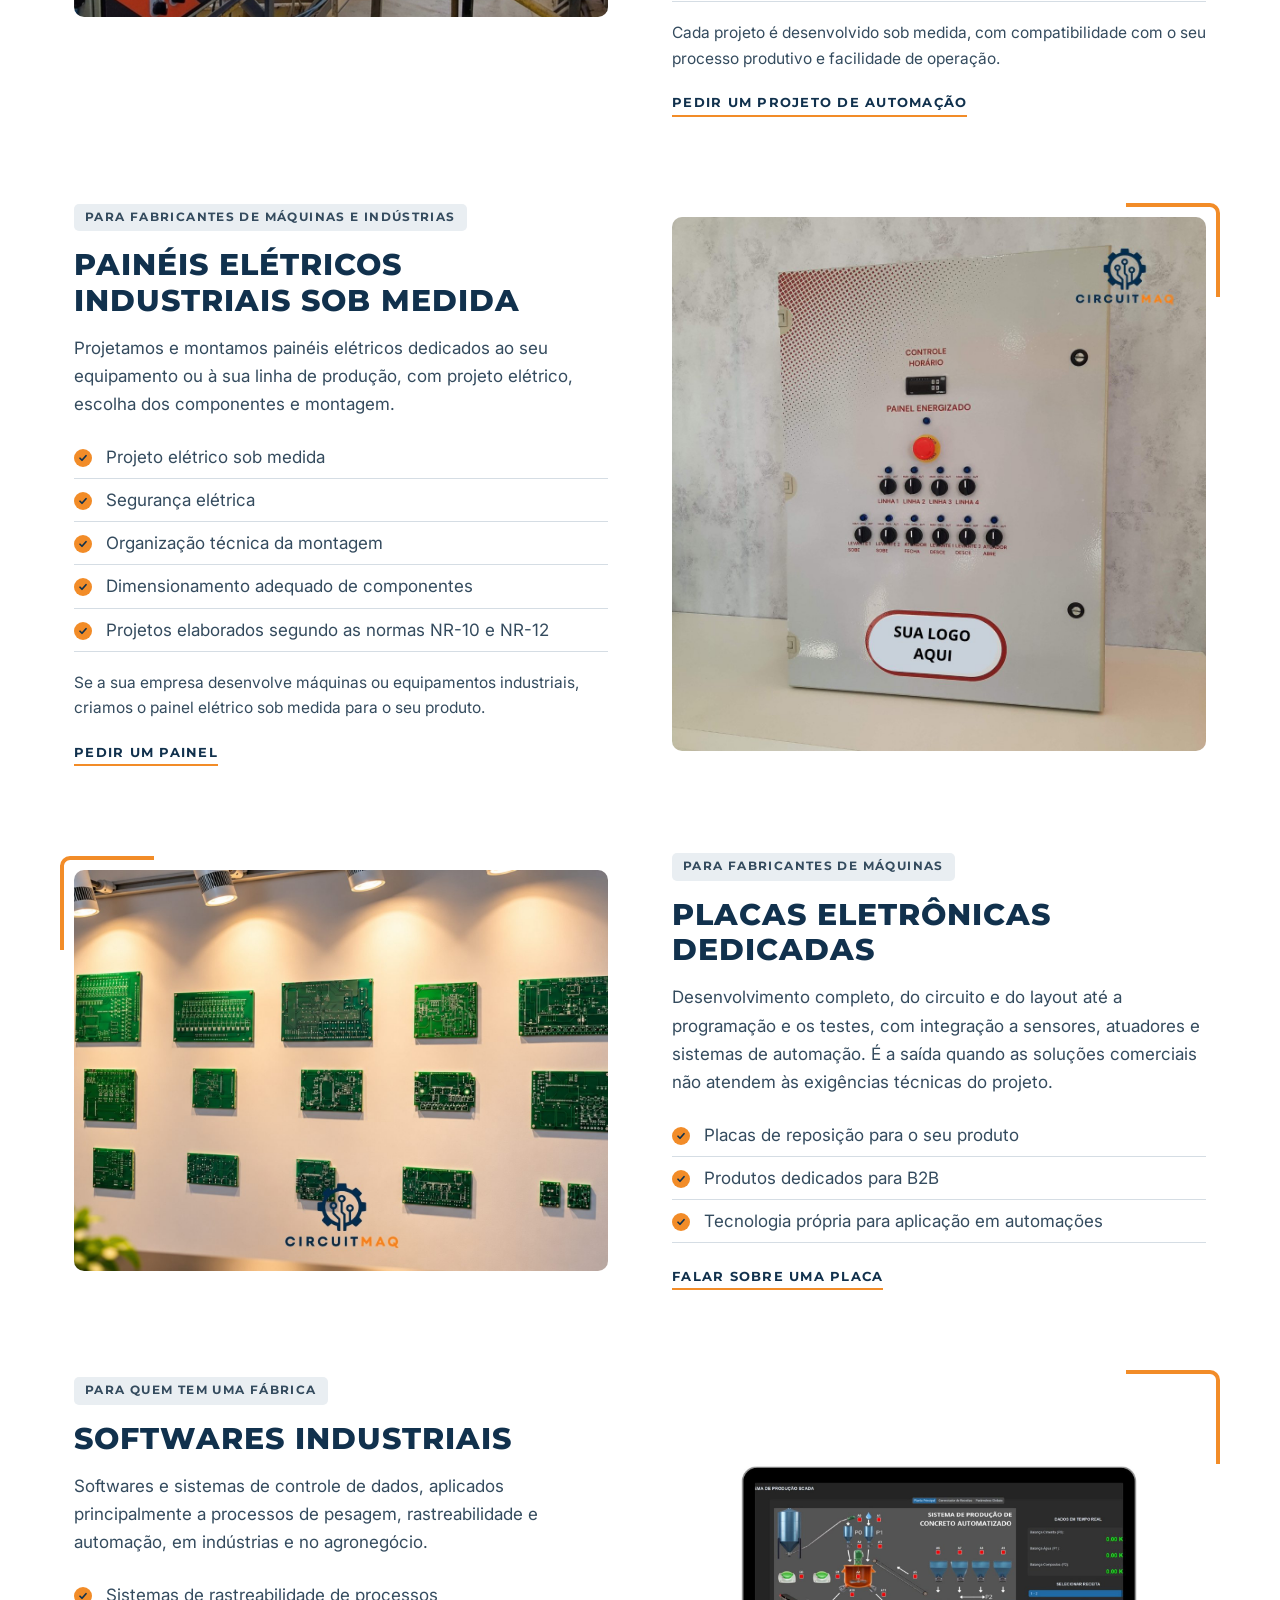
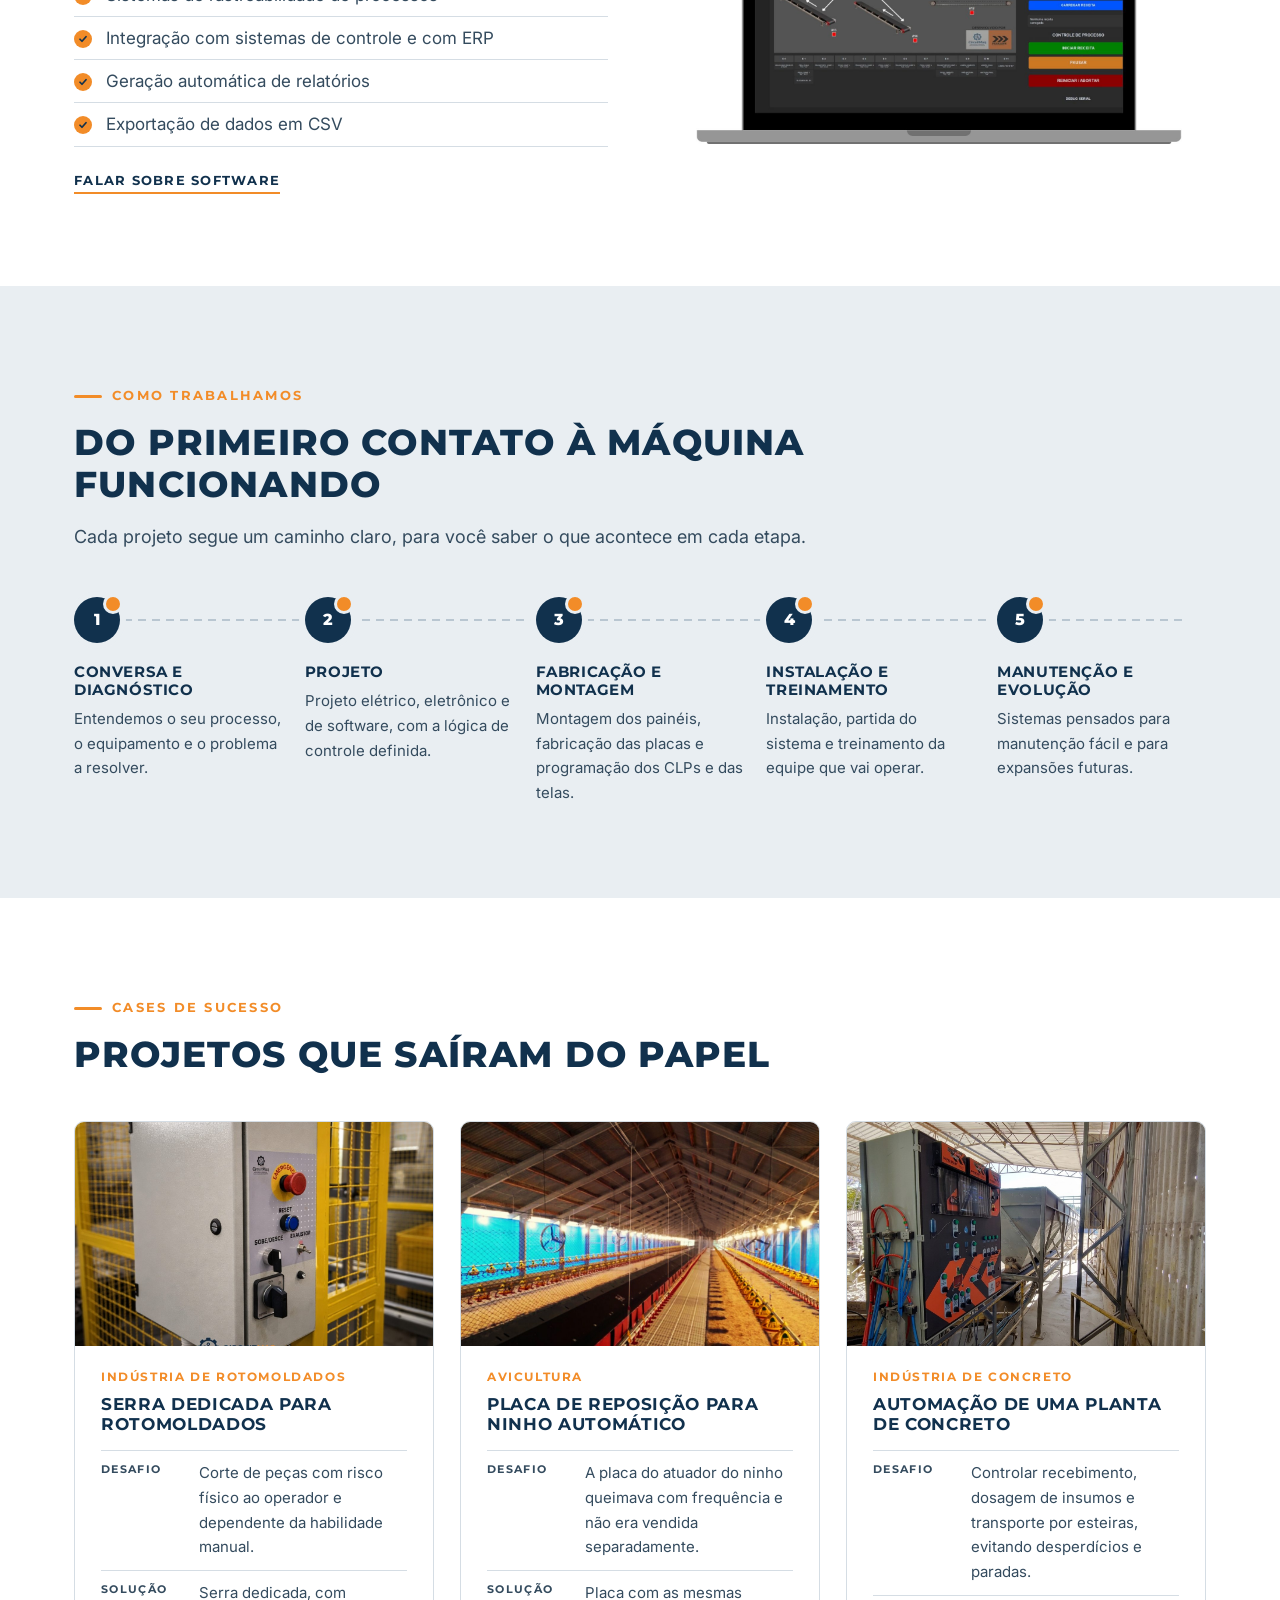
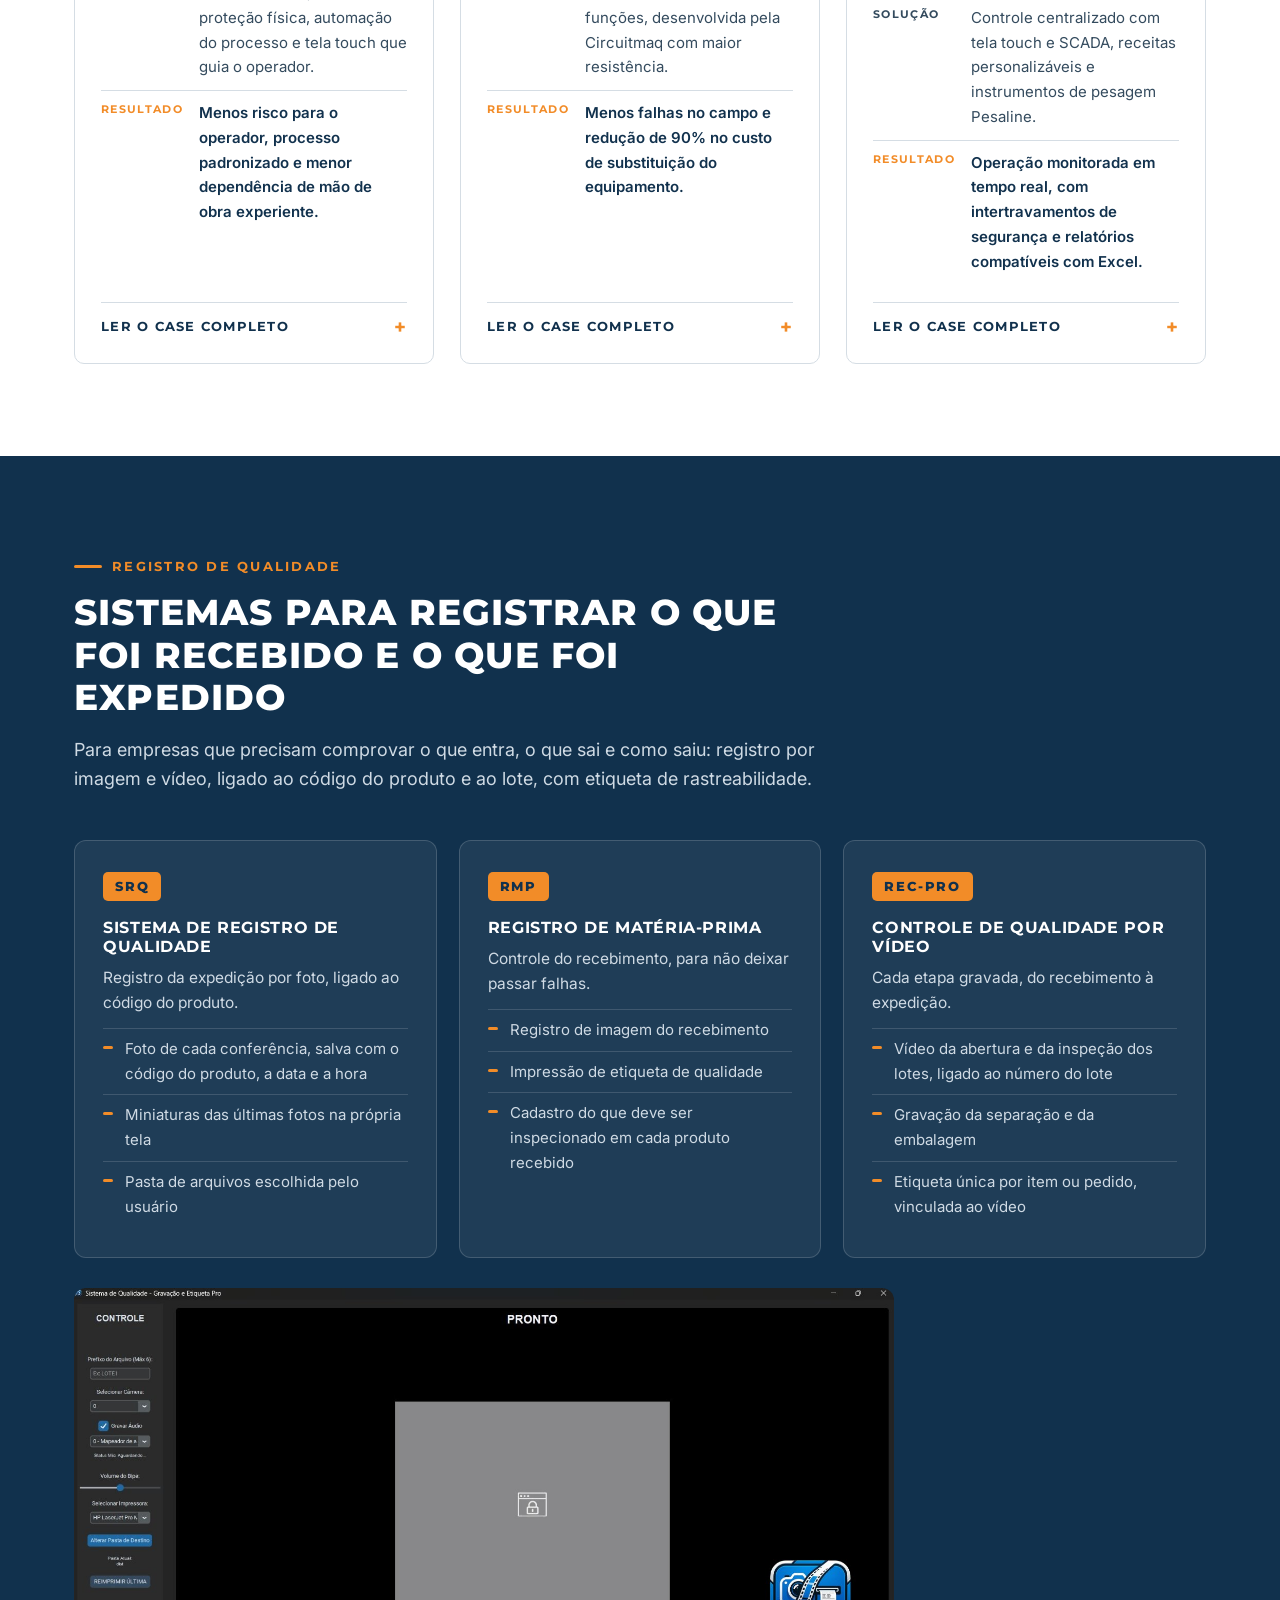
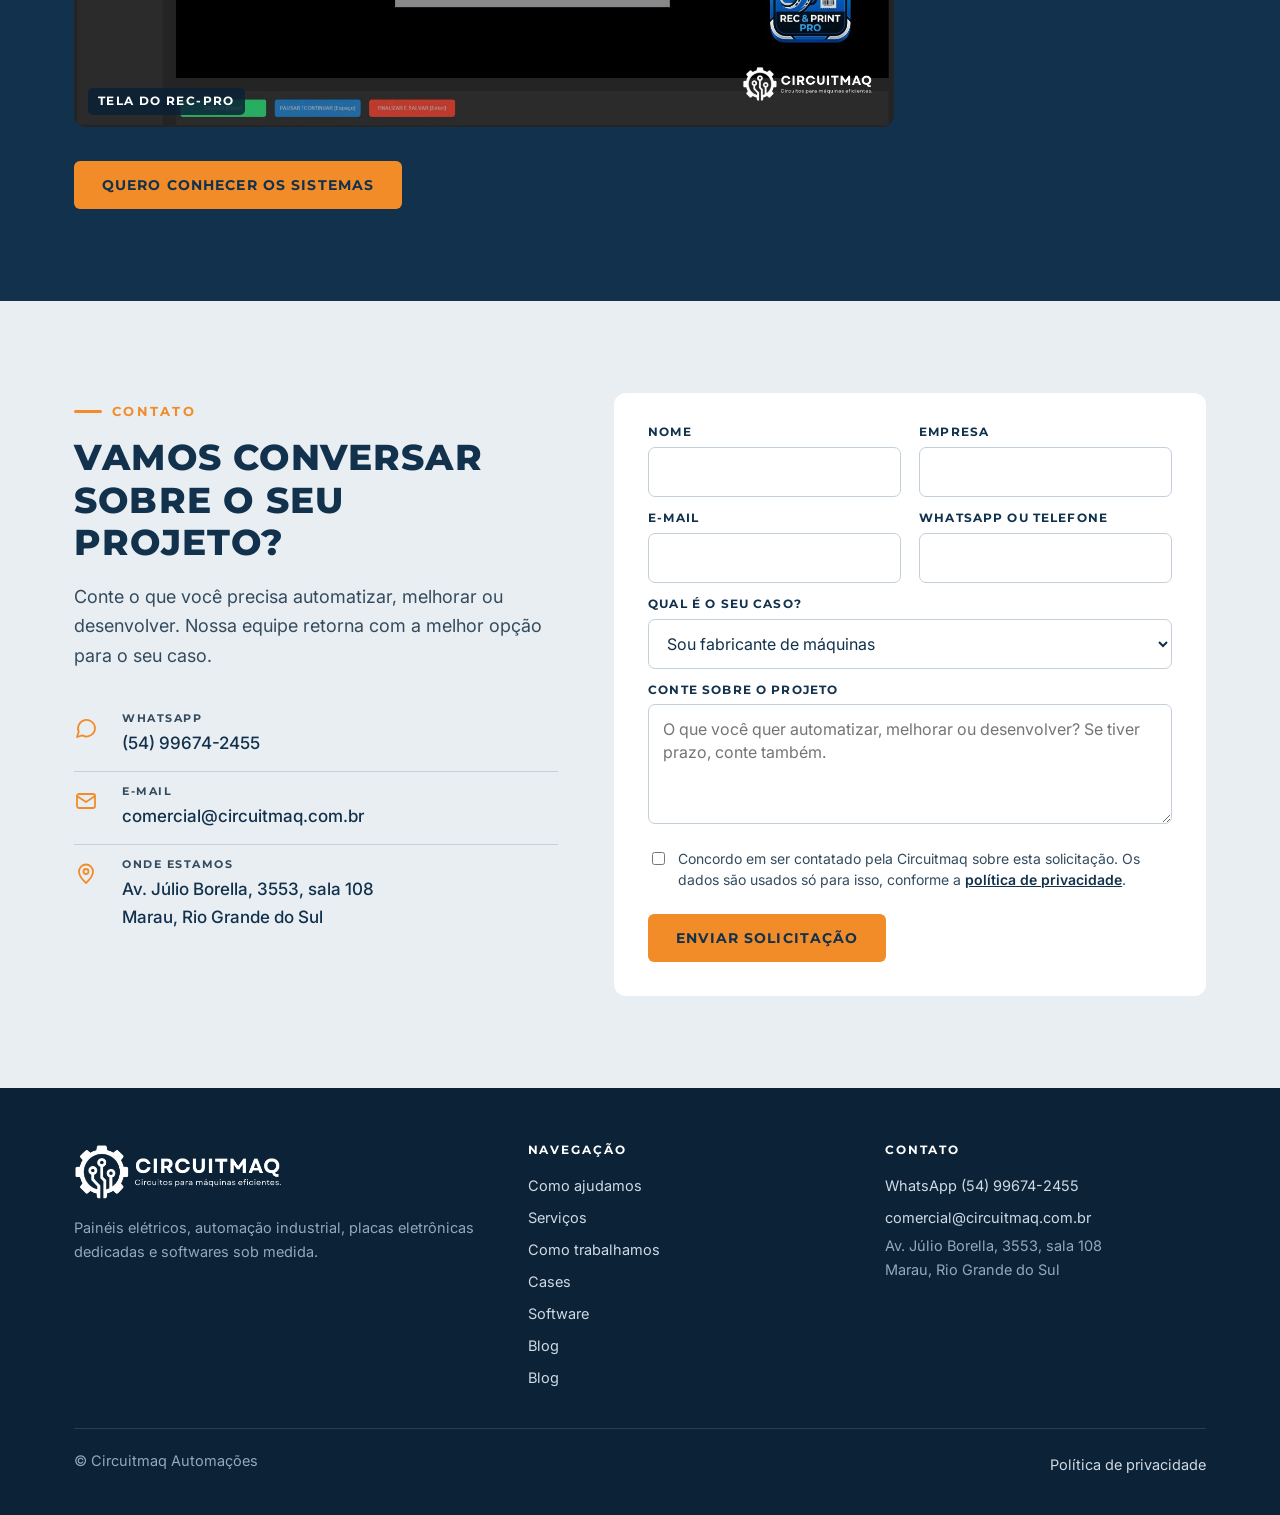
==== commit 663b755e: "Add files via upload" ====
--- a/index.html
+++ b/index.html
@@ -28,6 +28,7 @@
       <a href="#como-trabalhamos">Processo</a>
       <a href="#cases">Cases</a>
       <a href="#software">Software</a>
+      <a href="blog/">Blog</a>
       <a href="#contato">Contato</a>
     </nav>
     <a class="btn btn-or" href="#contato">Solicitar orçamento</a>
@@ -314,7 +315,8 @@
       </div>
       <div>
         <h4>Navegação</h4>
-        <a href="#caminhos">Como ajudamos</a><a href="#servicos">Serviços</a><a href="#como-trabalhamos">Como trabalhamos</a><a href="#cases">Cases</a><a href="#software">Software</a>
+        <a href="#caminhos">Como ajudamos</a><a href="#servicos">Serviços</a><a href="#como-trabalhamos">Como trabalhamos</a><a href="#cases">Cases</a><a href="#software">Software</a><a href="blog/">Blog</a>
+      <a href="blog/">Blog</a>
       </div>
       <div>
         <h4>Contato</h4>
--- a/style.css
+++ b/style.css
@@ -211,3 +211,45 @@
 .vr figure.solo,figure.solo{margin:30px 0 0;max-width:820px;position:relative;border-radius:12px;overflow:hidden}
 figure.solo img{width:100%;display:block;box-shadow:0 24px 50px -28px rgba(0,0,0,.6)}
 figure.solo figcaption{position:absolute;left:14px;bottom:12px;font:700 11.5px/1 var(--title);letter-spacing:.12em;text-transform:uppercase;background:rgba(11,34,55,.85);color:#fff;padding:8px 10px;border-radius:5px}
+
+/* blog */
+.bhero{background:var(--navy);color:#cfdae4;padding:76px 0 70px;position:relative;overflow:hidden}
+.bhero h1{color:#fff;max-width:820px}
+.bhero p{max-width:680px;font-size:18px;margin:18px 0 0}
+.bhero:after{content:"";position:absolute;right:-60px;bottom:-60px;width:300px;height:300px;border:3px solid rgba(242,140,40,.35);border-radius:50%}
+.posts{display:grid;grid-template-columns:repeat(3,1fr);gap:26px}
+.pc{display:flex;flex-direction:column;background:#fff;border:1px solid var(--line);border-radius:10px;overflow:hidden;text-decoration:none;color:inherit;transition:.25s}
+.pc:hover{transform:translateY(-4px);box-shadow:0 18px 36px -22px rgba(17,49,77,.45);border-color:var(--orange)}
+.pc img{aspect-ratio:16/10;object-fit:cover;width:100%}
+.pc .pb{padding:24px 24px 26px;display:flex;flex-direction:column;flex:1}
+.pc h2{font-size:17px;margin:12px 0 10px;line-height:1.3}
+.pc p{font-size:15.5px;margin:0 0 16px}
+.pc .meta{margin-top:auto}
+.tag{display:inline-block;font:700 11.5px/1 var(--title);letter-spacing:.14em;text-transform:uppercase;color:var(--orange)}
+.meta{font-size:13.5px;color:#6d8090}
+.empty{padding:60px 0;text-align:center}
+@media(max-width:1020px){.posts{grid-template-columns:1fr 1fr}}
+@media(max-width:640px){.posts{grid-template-columns:1fr}}
+.narrow{max-width:800px}
+.post .ph{background:var(--gray);padding:60px 0 48px}
+.post .ph h1{font-size:clamp(26px,3.6vw,40px);margin:16px 0 14px}
+.post .back{display:inline-block;margin-bottom:22px;font:700 12px/1 var(--title);letter-spacing:.12em;text-transform:uppercase;color:var(--navy);text-decoration:none;border-bottom:2px solid var(--orange);padding-bottom:5px}
+.post .lead{font-size:19px;margin:0 0 14px}
+.post .cover{width:100%;border-radius:12px;margin:-24px 0 36px;aspect-ratio:16/9;object-fit:cover;box-shadow:0 24px 50px -28px rgba(17,49,77,.5);position:relative}
+.post .body{padding-bottom:20px}
+.post .body h2{font-size:24px;margin:44px 0 14px;text-transform:none;letter-spacing:.01em}
+.post .body h3{font-size:18px;margin:30px 0 10px;text-transform:none}
+.post .body p{margin:0 0 1.15rem}
+.post .body ul,.post .body ol{margin:0 0 1.3rem;padding-left:1.3rem}
+.post .body li{margin:.35rem 0}
+.post .body li::marker{color:var(--orange)}
+.post .body blockquote{margin:1.6rem 0;padding:18px 22px;border-left:4px solid var(--orange);background:var(--gray);border-radius:0 8px 8px 0;color:var(--navy)}
+.post .body figure{margin:1.8rem 0}
+.post .body figure img{width:100%;border-radius:10px}
+.post .body figcaption{font-size:14px;color:#6d8090;margin-top:8px}
+.post .body a{color:var(--navy);font-weight:600}
+.cta{background:var(--navy);color:#cfdae4;border-radius:12px;padding:34px;margin:40px 0 10px;display:grid;grid-template-columns:1fr auto;gap:24px;align-items:center}
+.cta h3{color:#fff;font-size:19px;margin-bottom:8px}
+.cta p{margin:0;font-size:16px}
+@media(max-width:700px){.cta{grid-template-columns:1fr}}
+.more{padding:56px 0 90px}
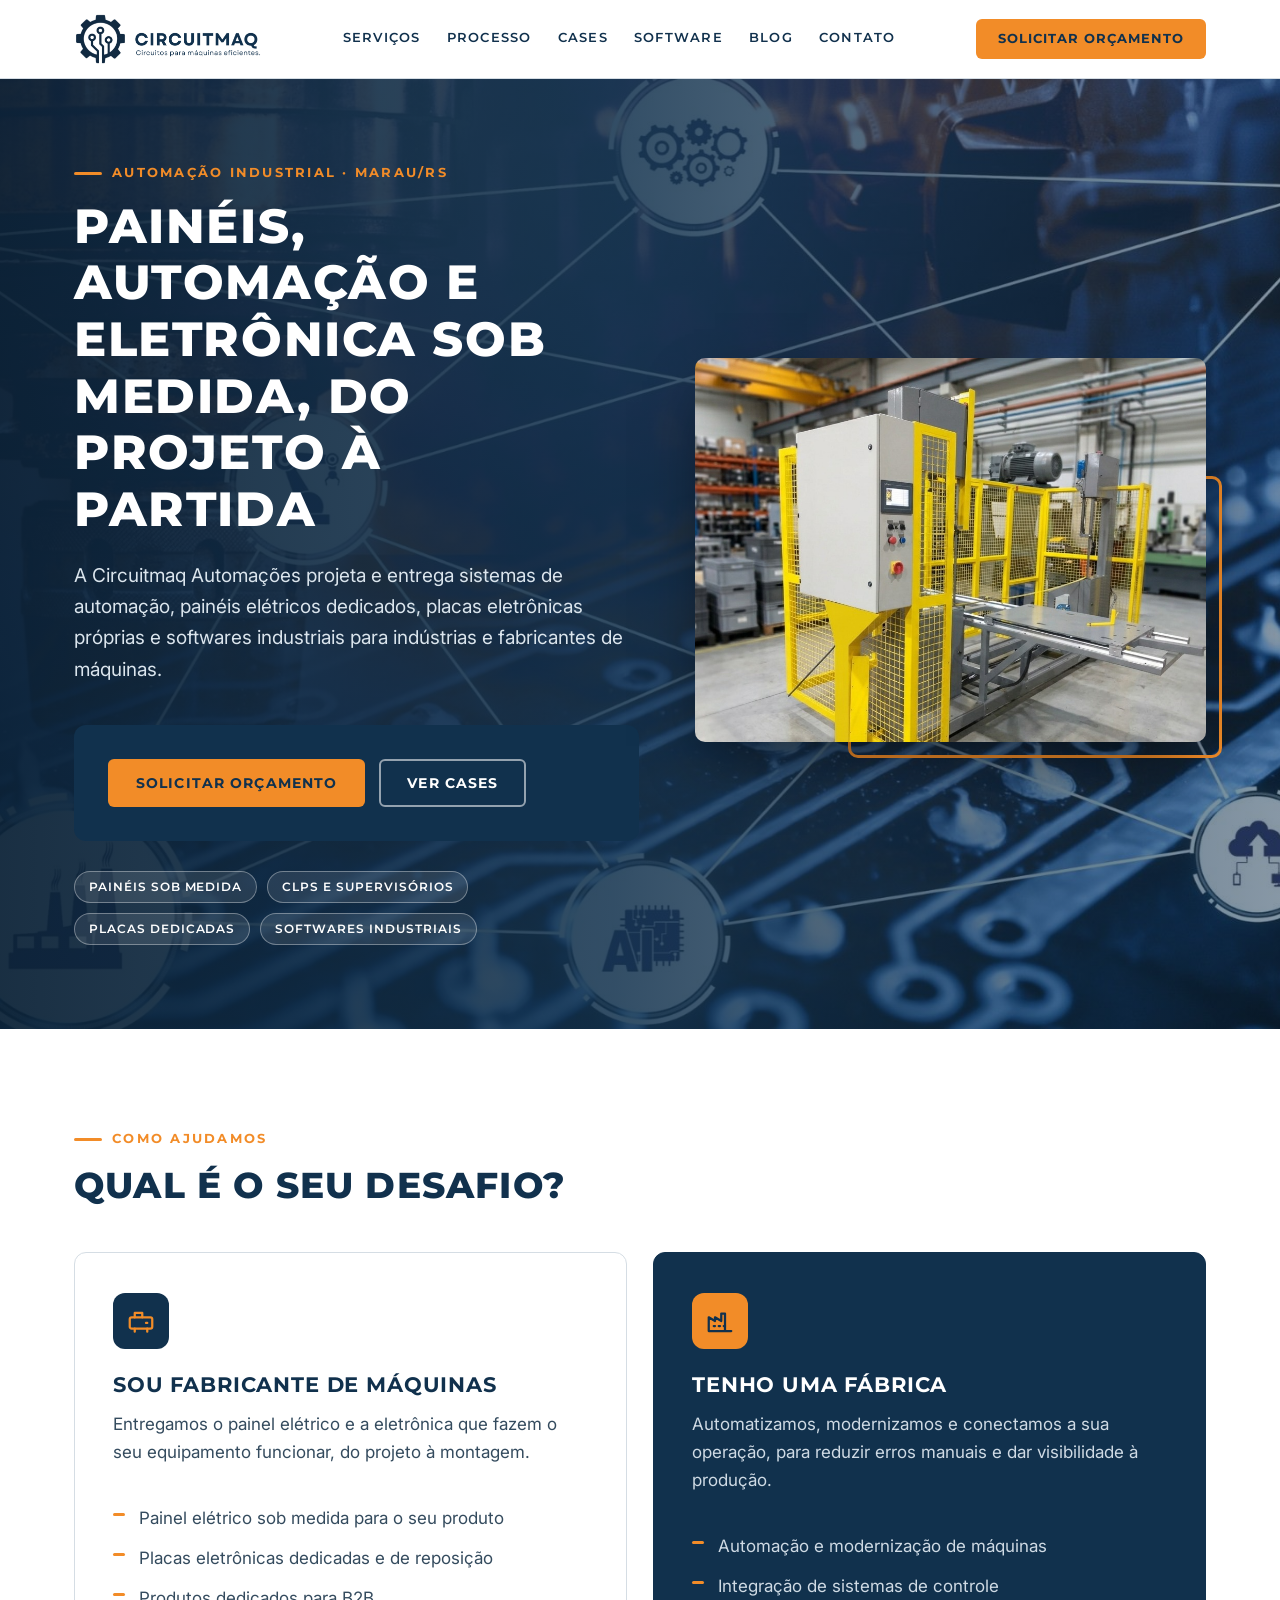
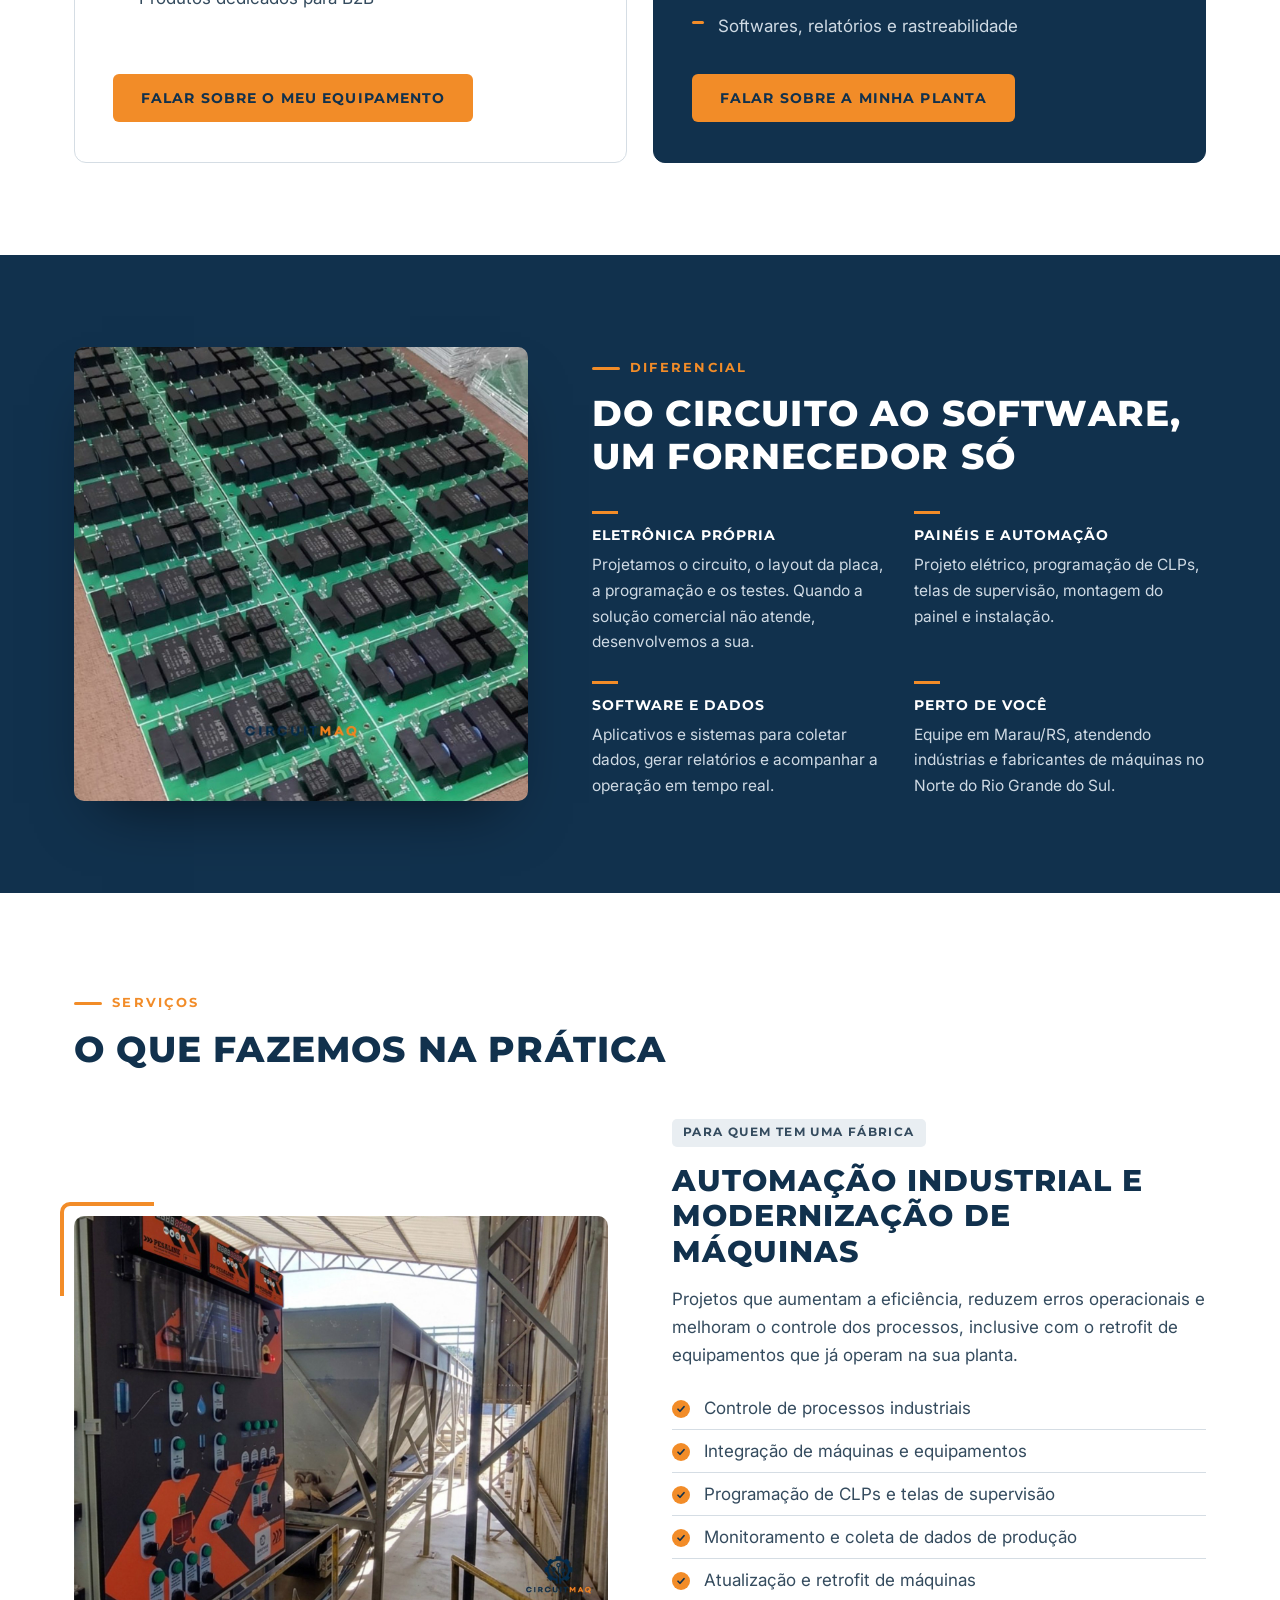
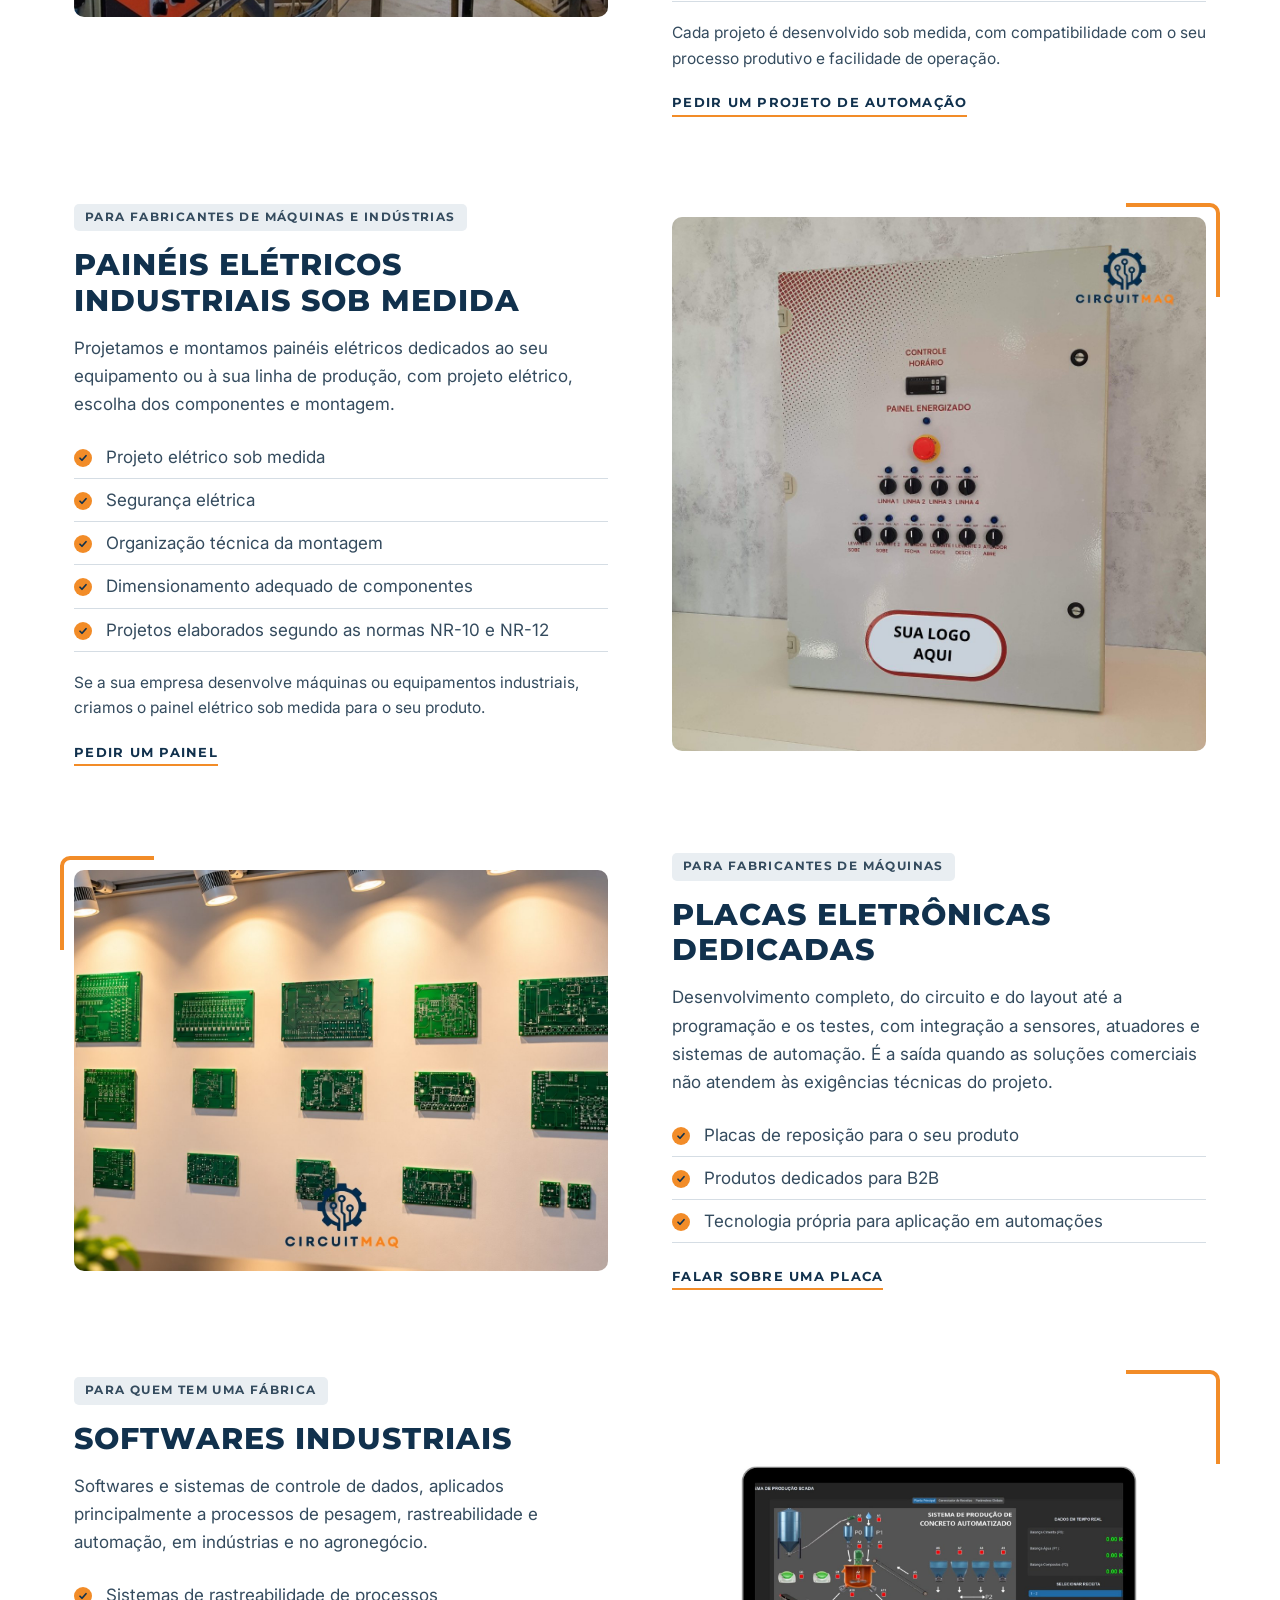
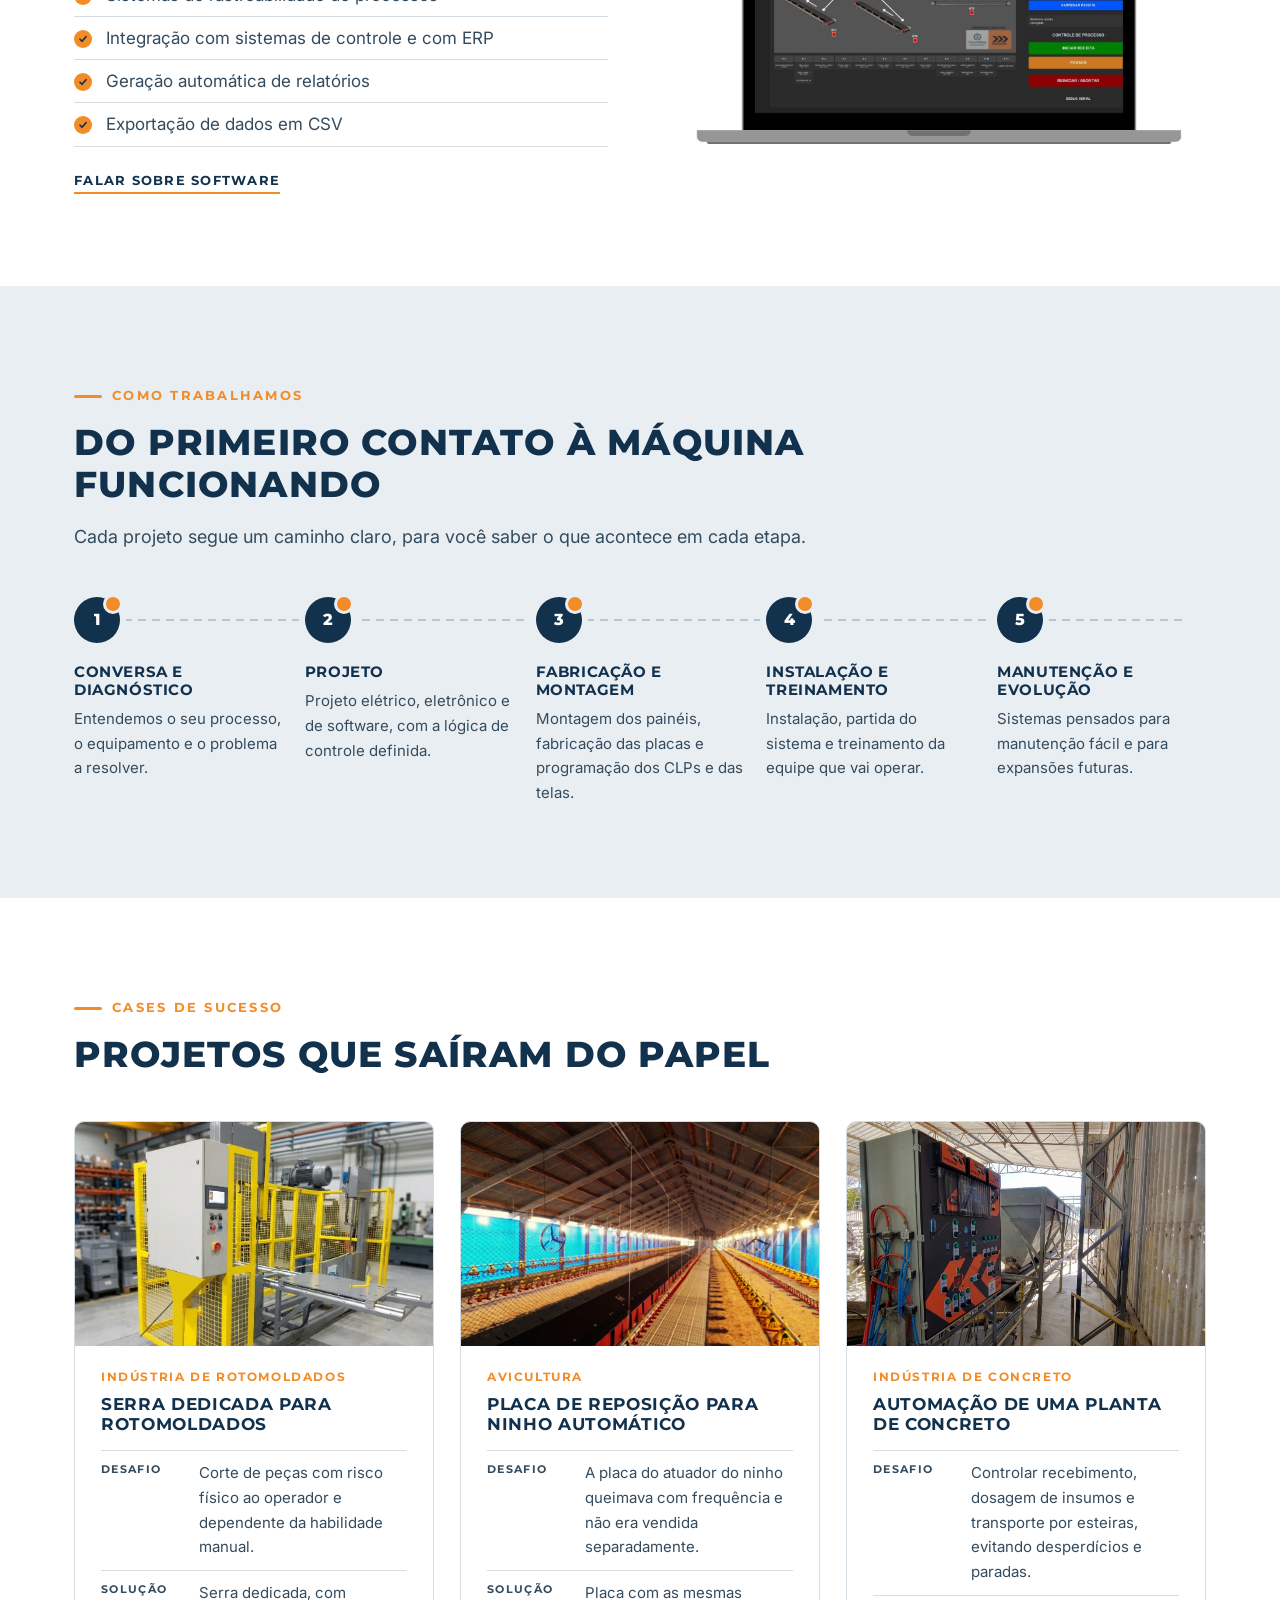
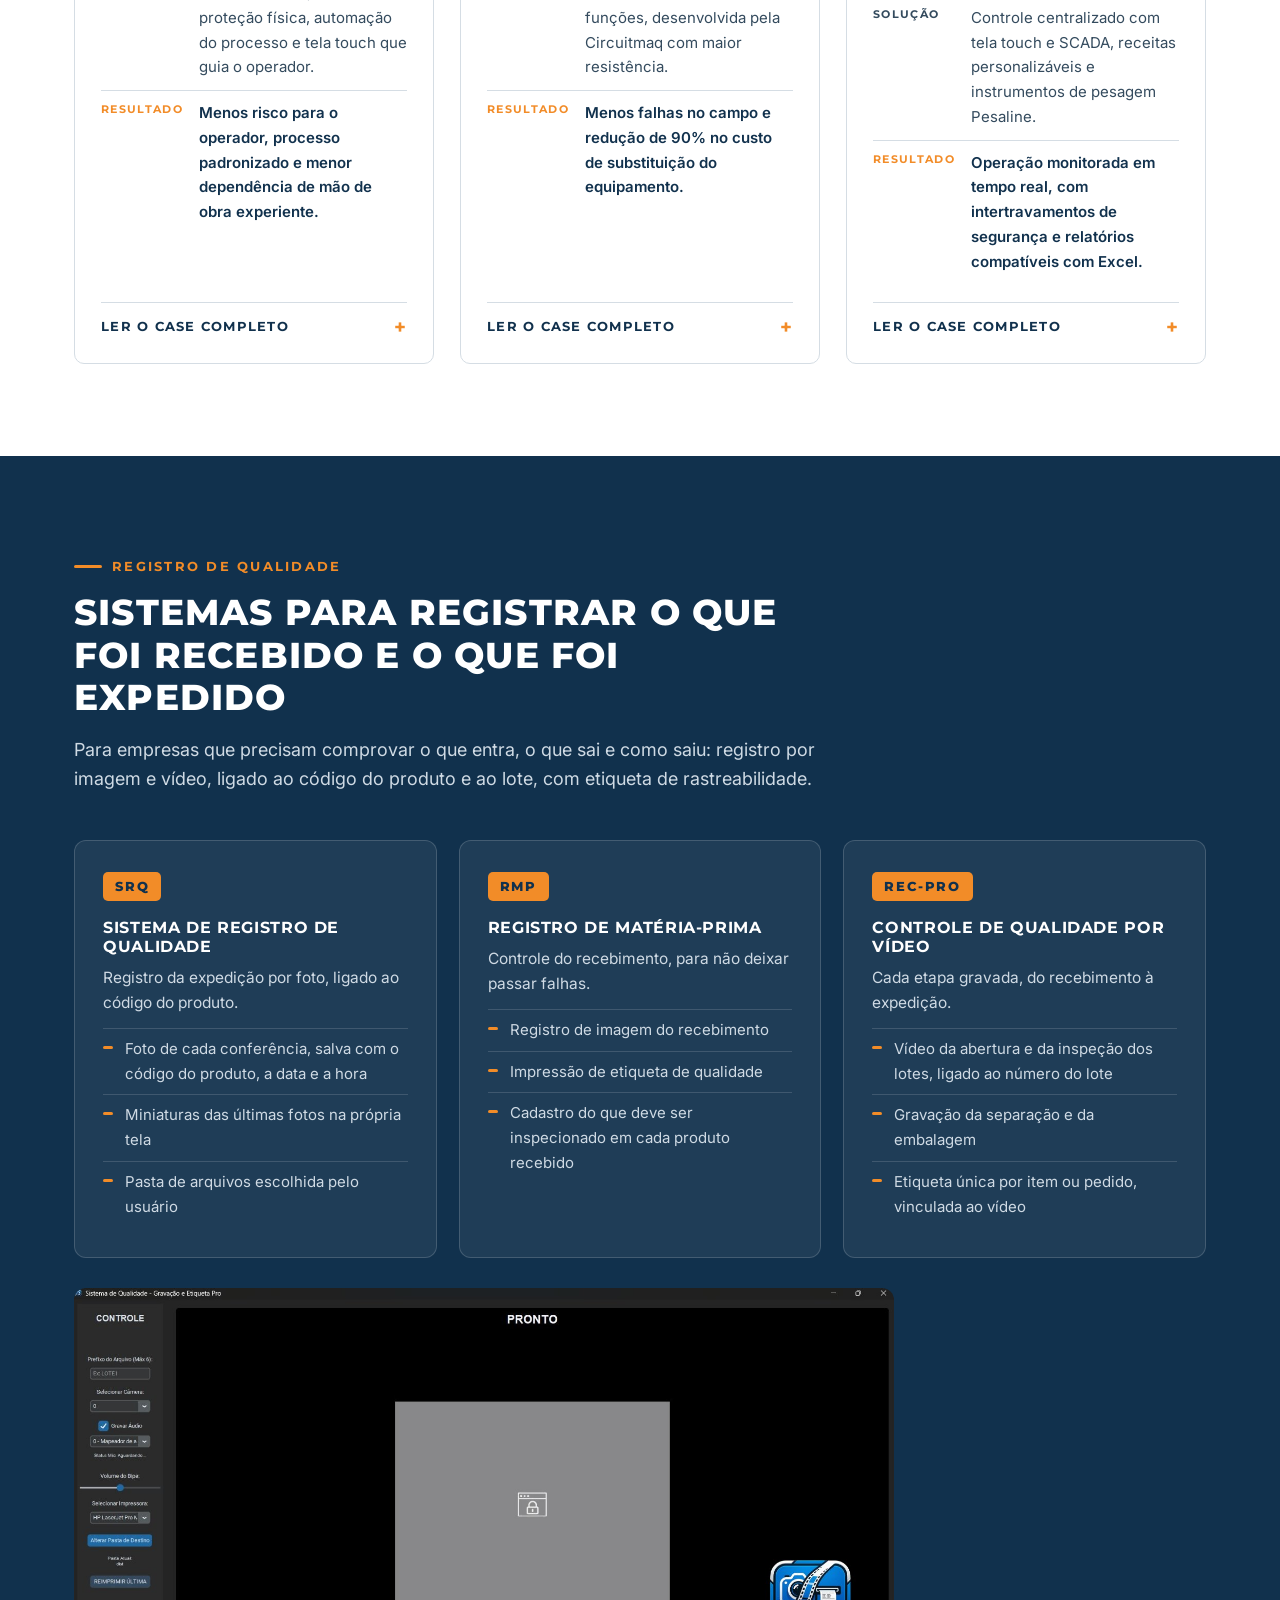
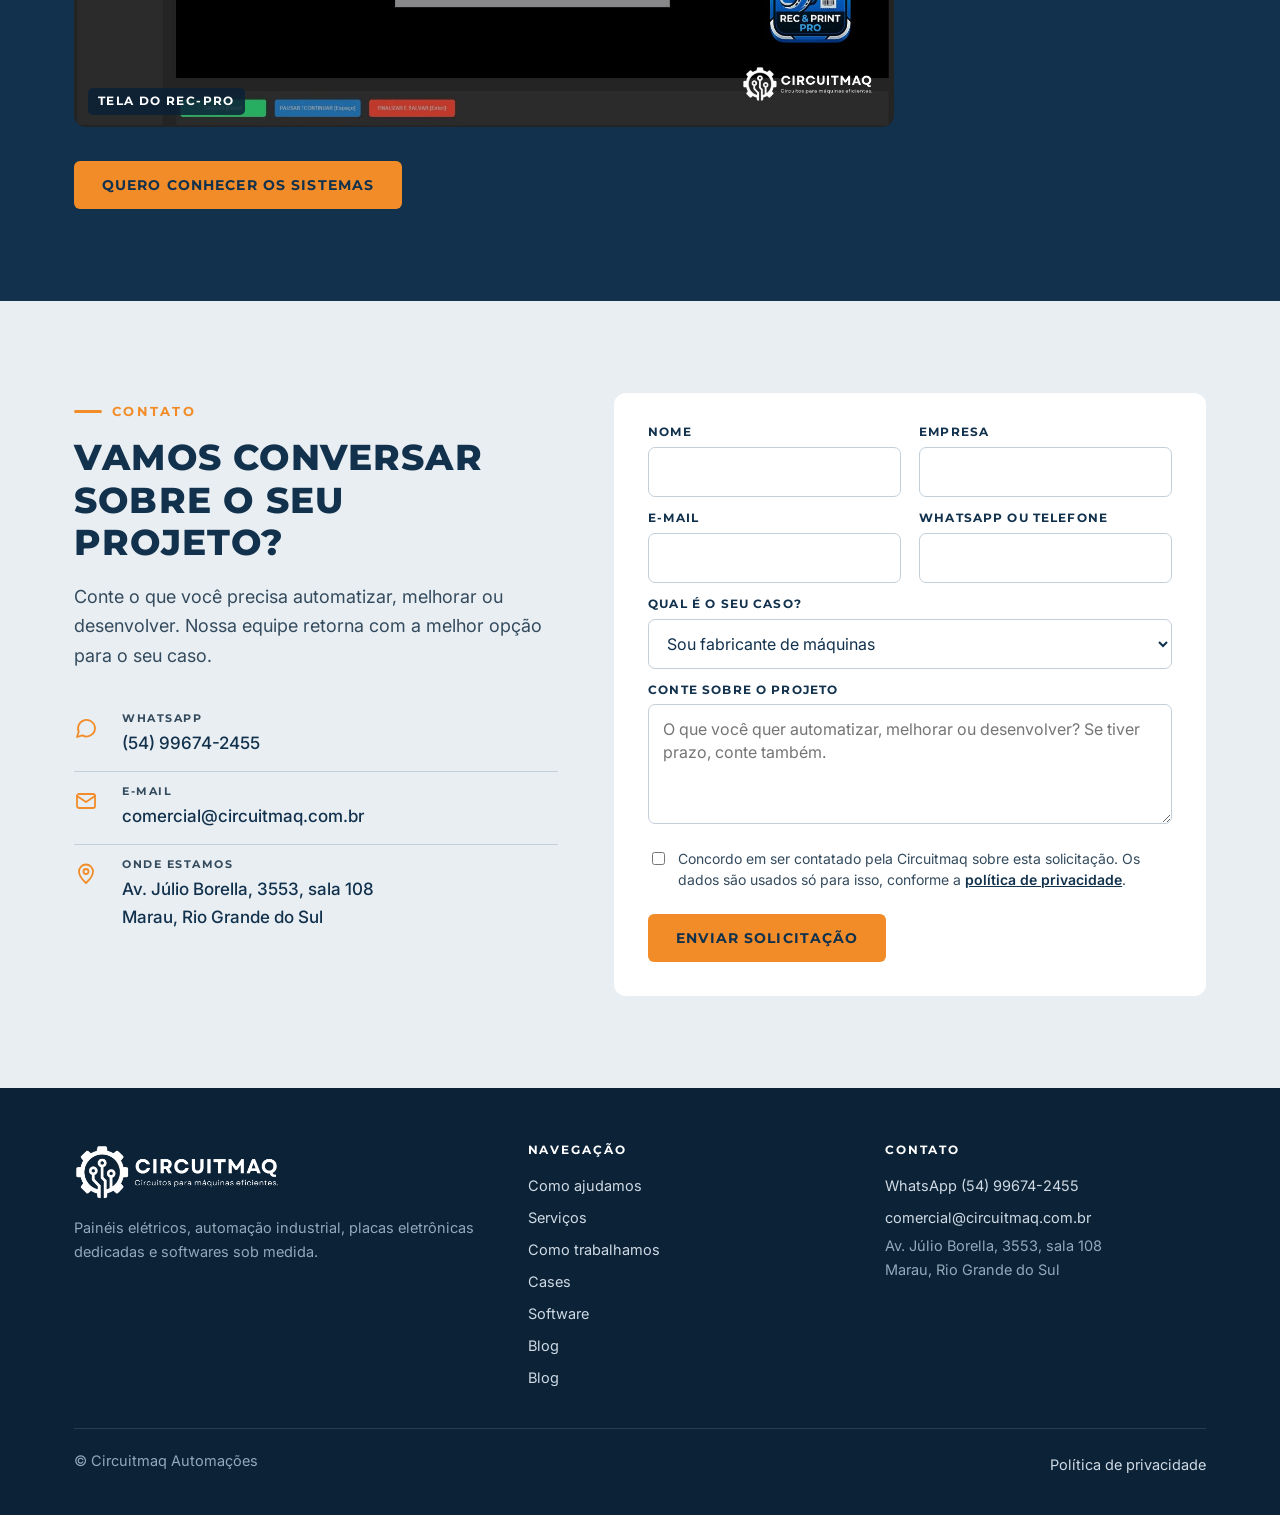
==== commit 6a1ca3cd: "Add files via upload" ====
--- a/index.html
+++ b/index.html
@@ -188,7 +188,7 @@
     </div>
     <div class="cases">
       <article class="case">
-        <img src="img/serra.jpg" alt="Painel elétrico instalado em uma máquina com proteção física em tela amarela" loading="lazy" style="object-position:50% 55%">
+        <img src="img/serra.jpg" alt="Serra dedicada com painel elétrico, tela touch e proteção física em tela amarela" loading="lazy" style="object-position:50% 50%">
         <div class="b">
           <span class="tag">Indústria de rotomoldados</span>
           <h3>Serra dedicada para rotomoldados</h3>
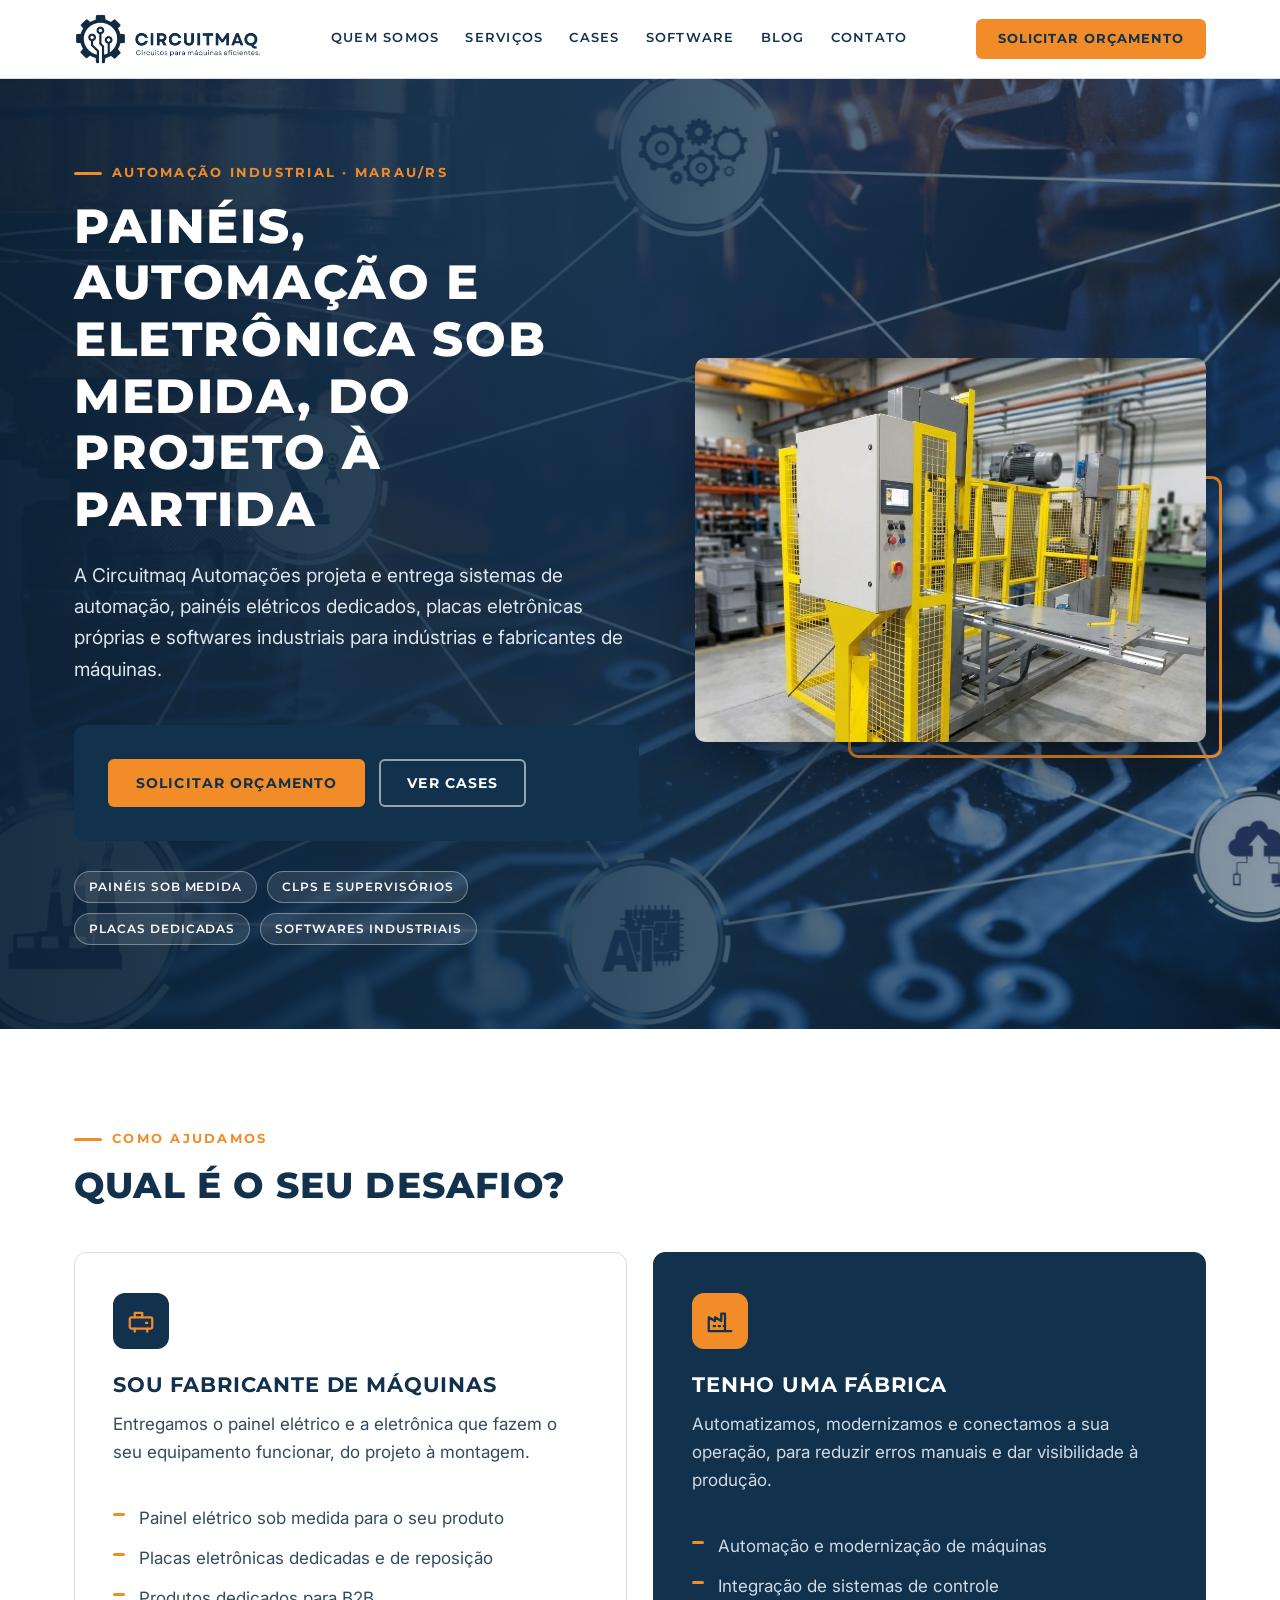
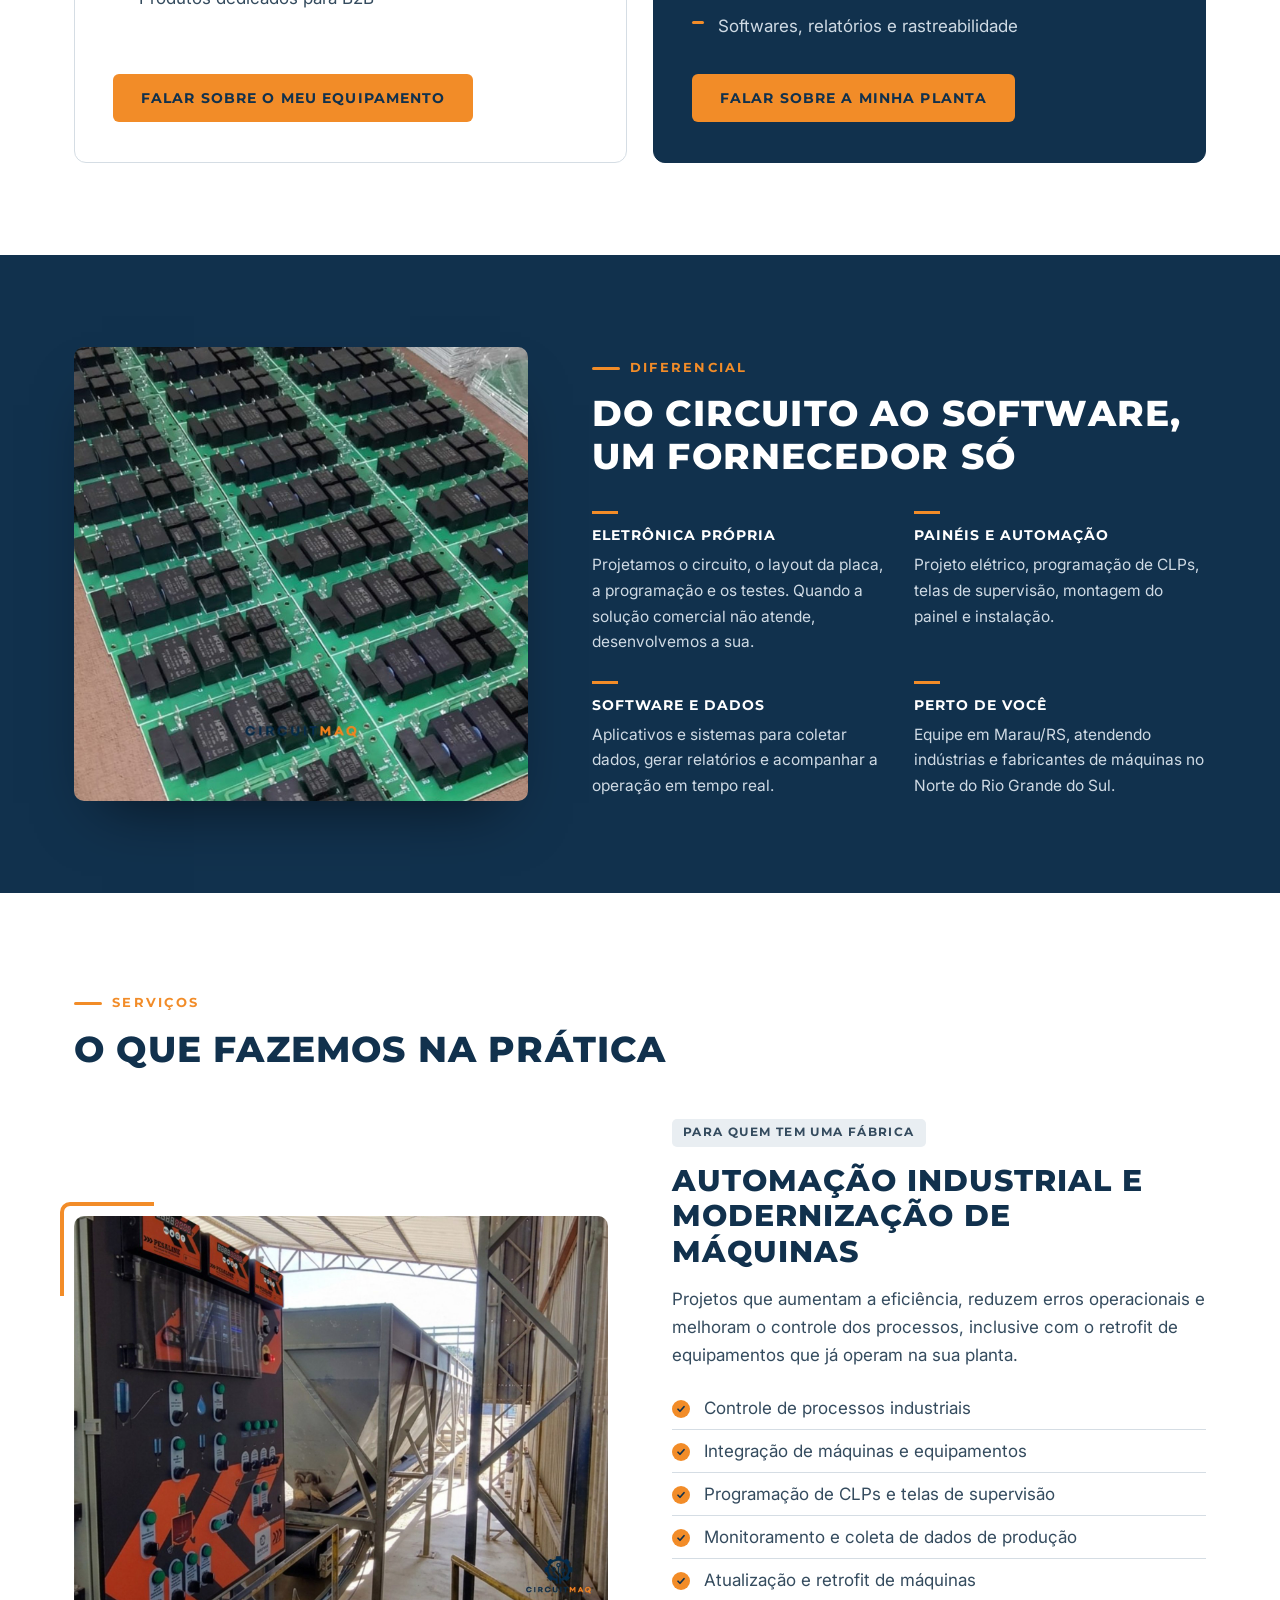
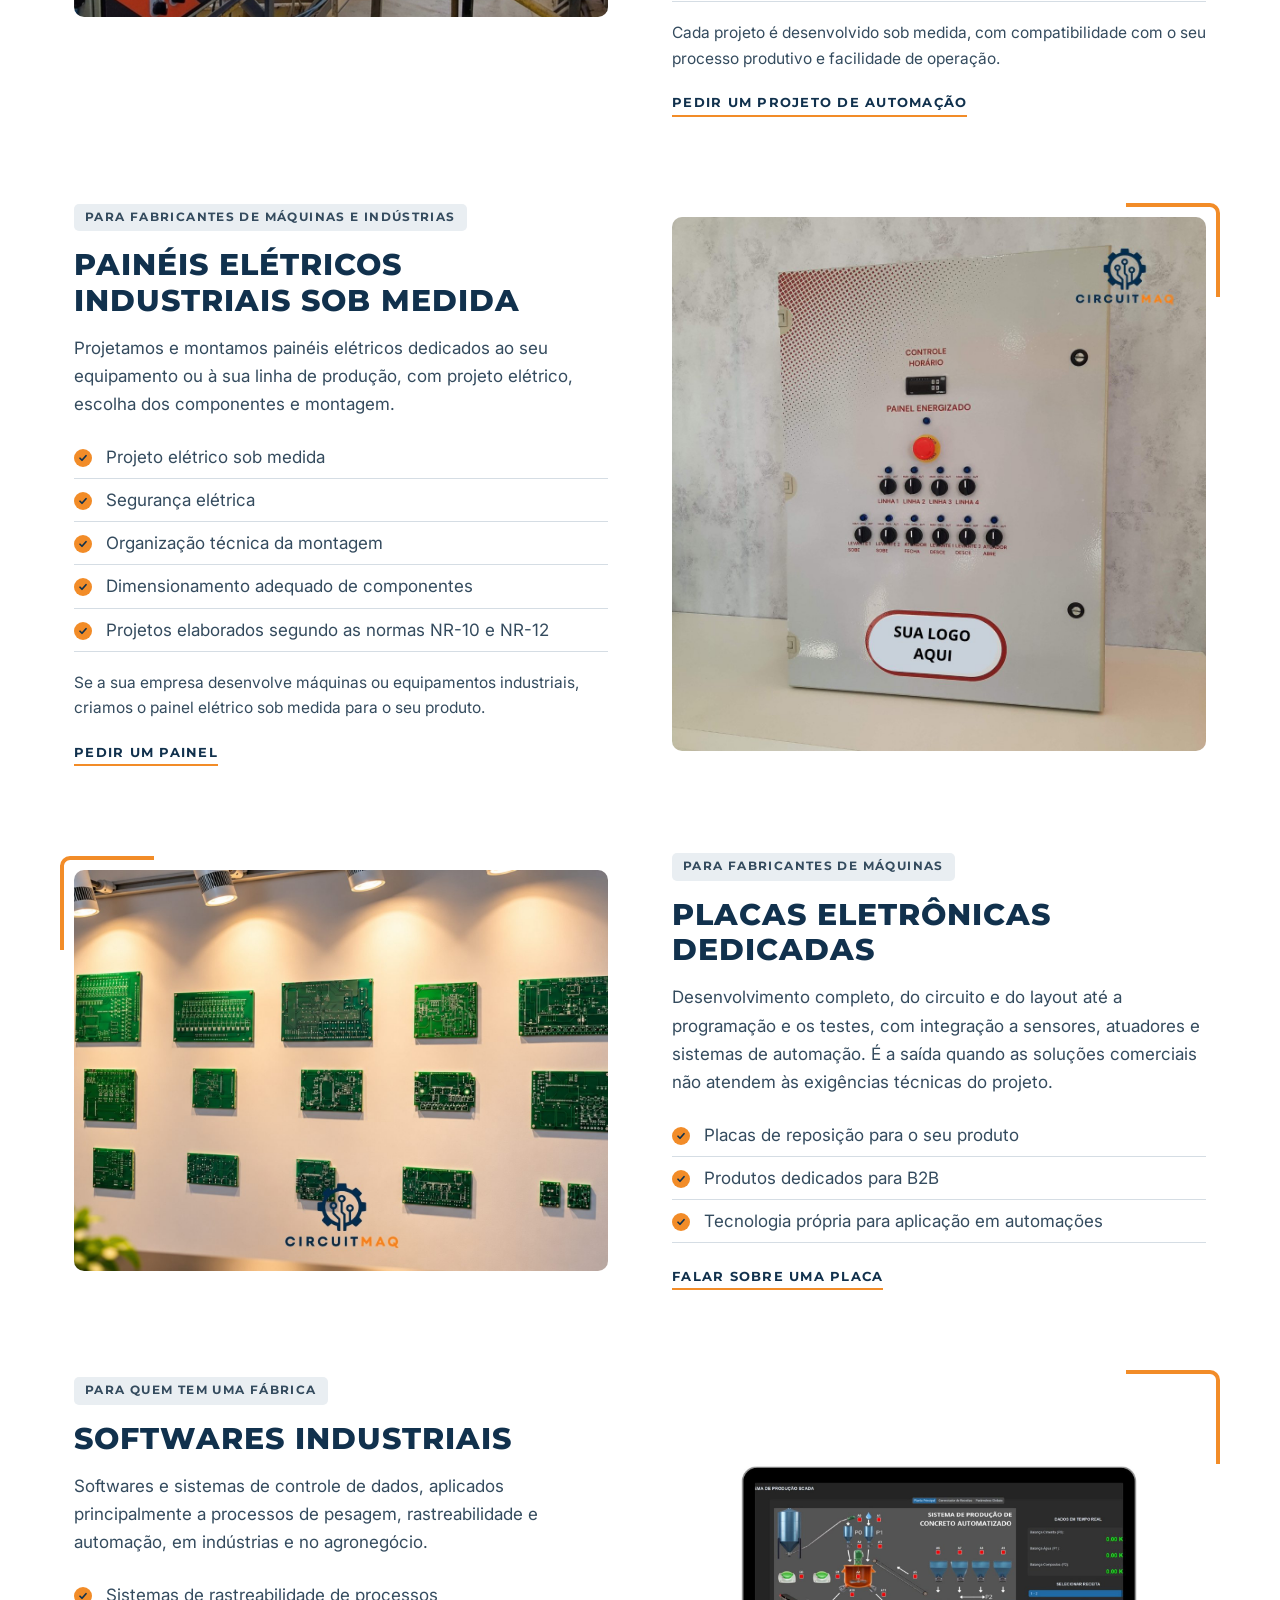
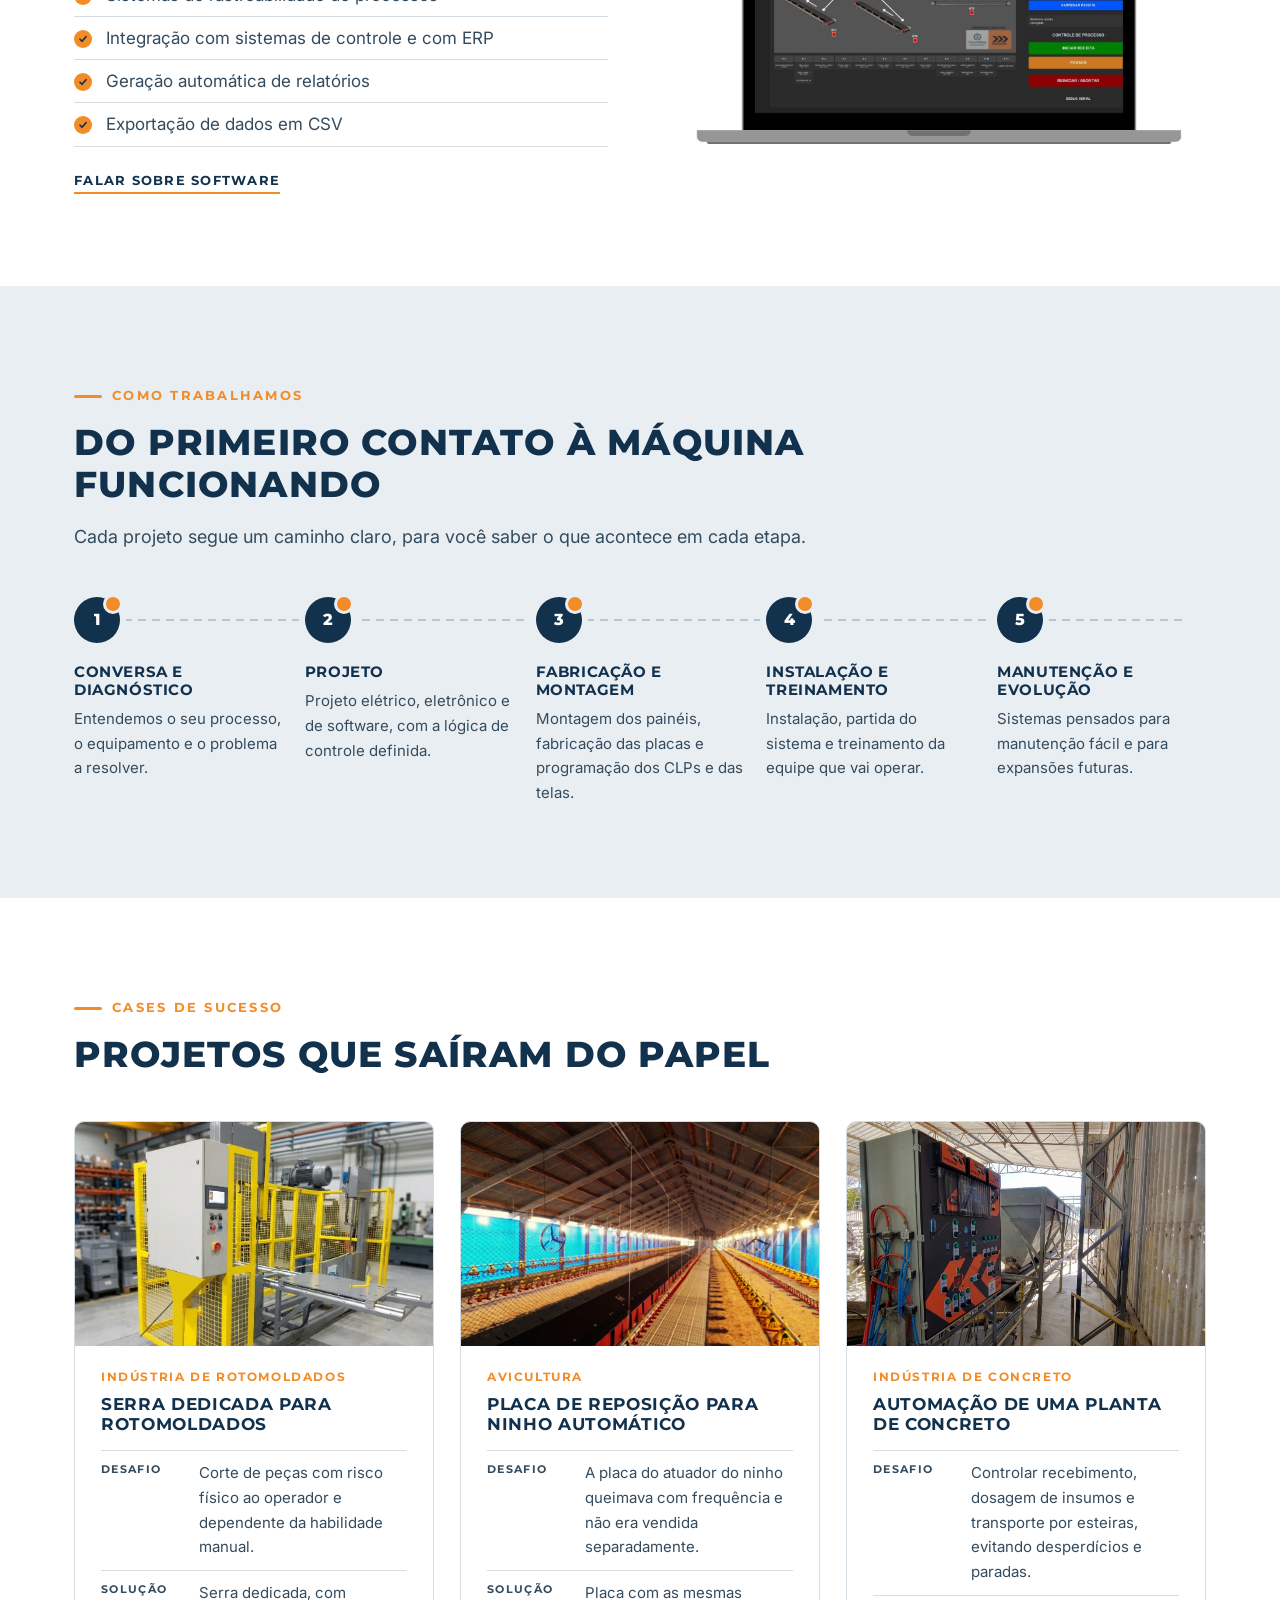
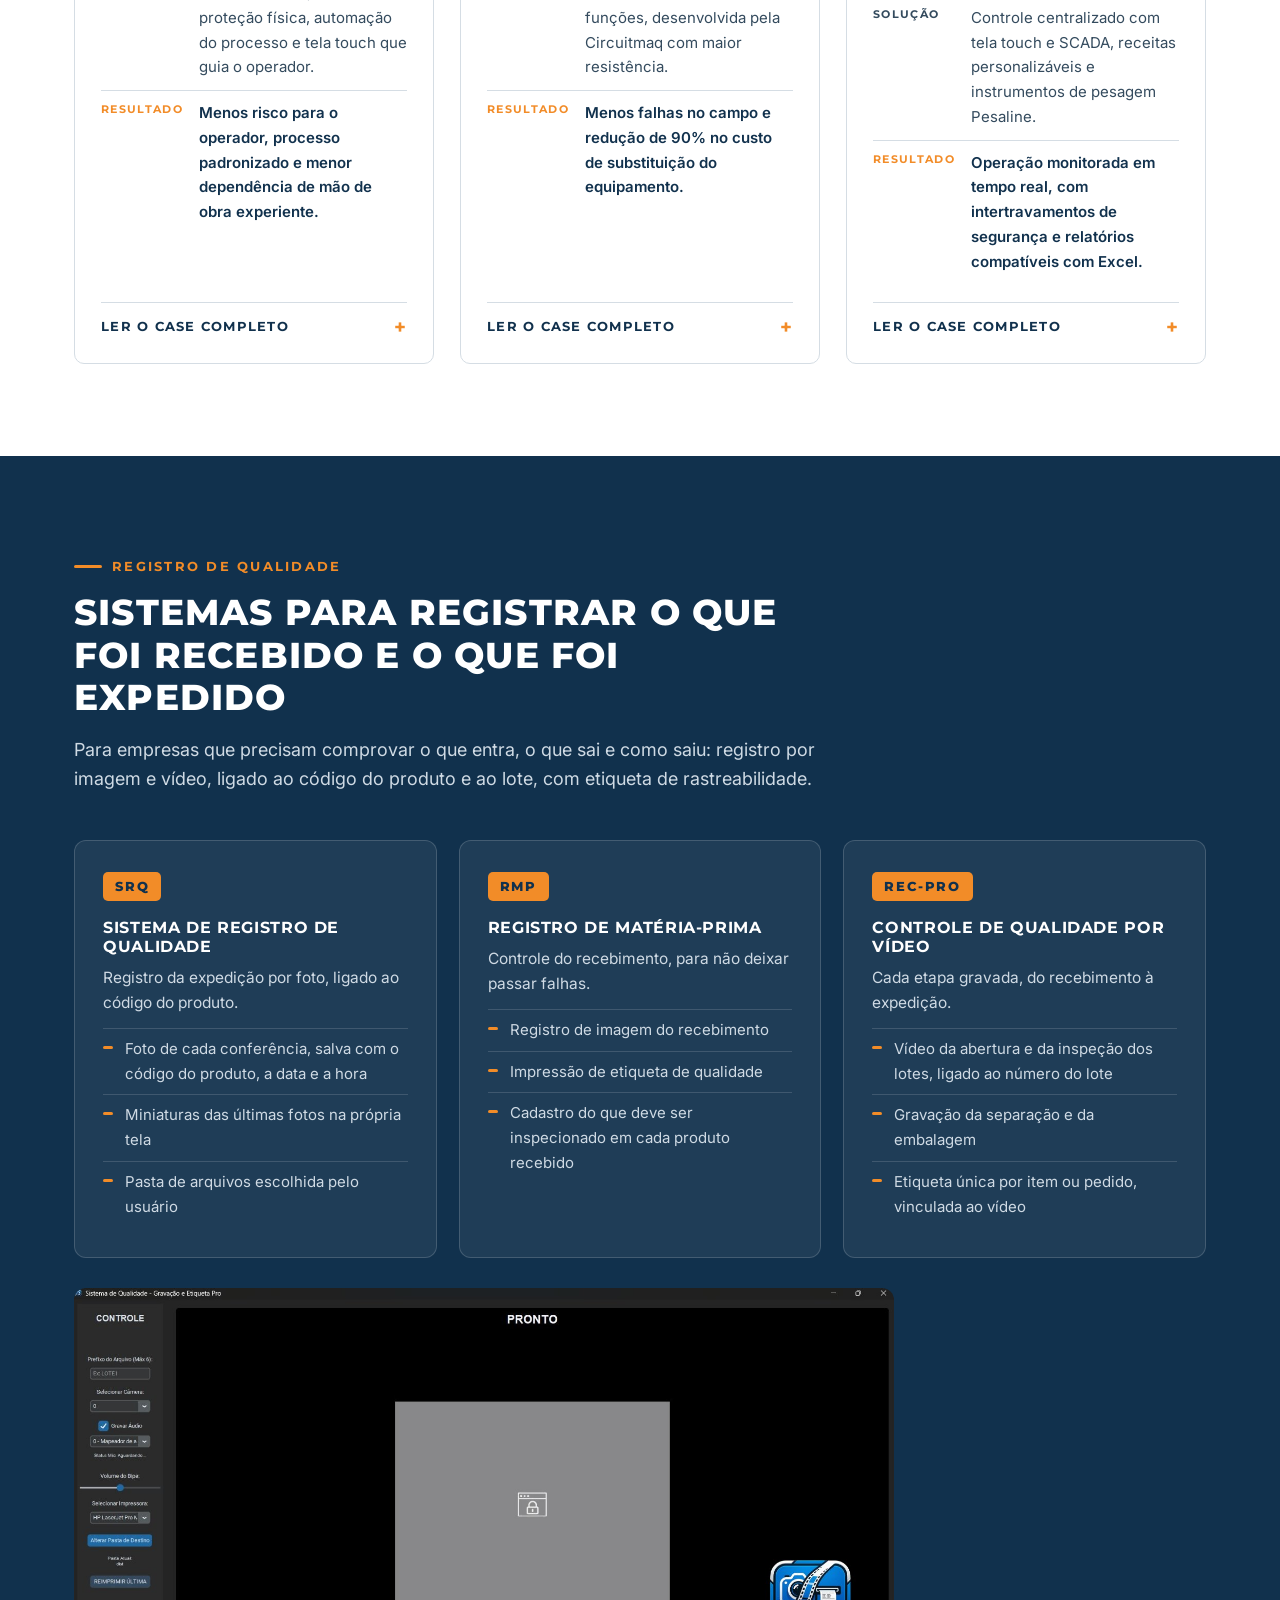
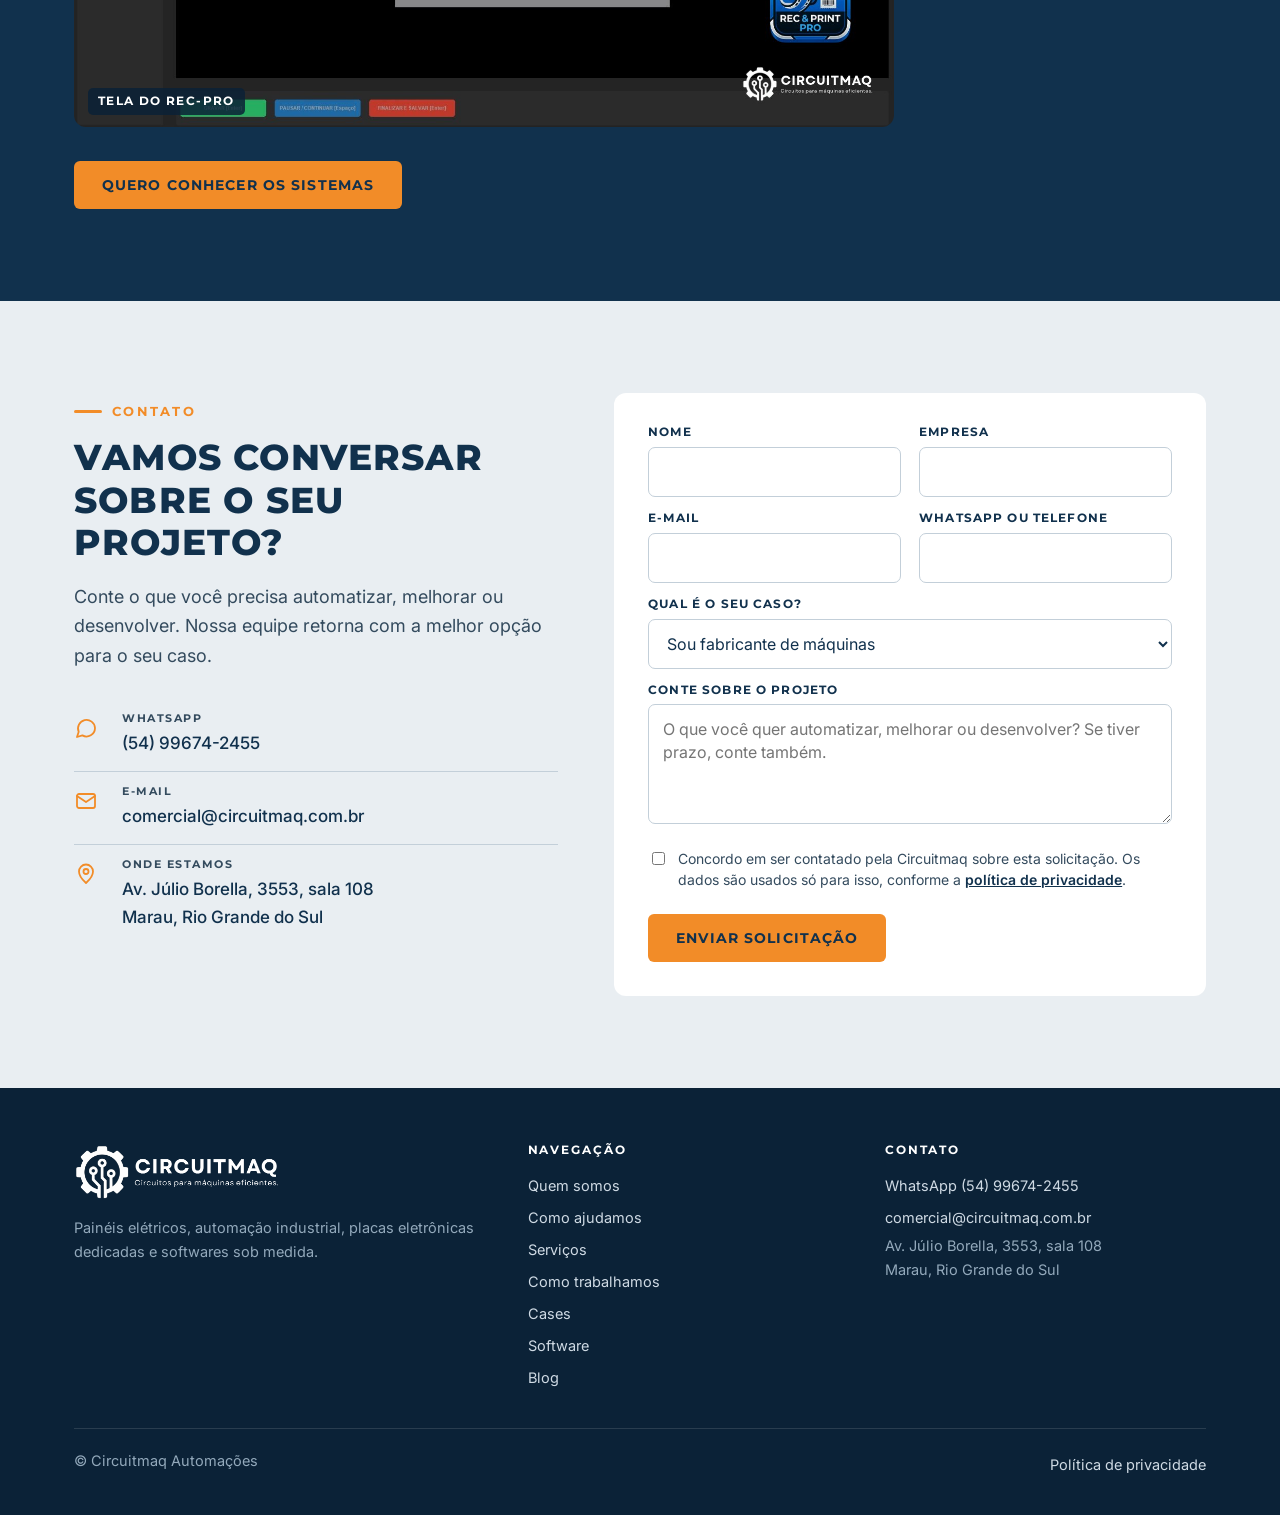
==== commit ea1e4989: "Add files via upload" ====
--- a/index.html
+++ b/index.html
@@ -24,8 +24,8 @@
   <div class="w hd">
     <a href="#inicio" aria-label="Circuitmaq, início"><img src="img/logo-horizontal.png" alt="Circuitmaq. Circuitos para máquinas eficientes."></a>
     <nav aria-label="Menu principal">
+      <a href="quem-somos/">Quem somos</a>
       <a href="#servicos">Serviços</a>
-      <a href="#como-trabalhamos">Processo</a>
       <a href="#cases">Cases</a>
       <a href="#software">Software</a>
       <a href="blog/">Blog</a>
@@ -315,8 +315,7 @@
       </div>
       <div>
         <h4>Navegação</h4>
-        <a href="#caminhos">Como ajudamos</a><a href="#servicos">Serviços</a><a href="#como-trabalhamos">Como trabalhamos</a><a href="#cases">Cases</a><a href="#software">Software</a><a href="blog/">Blog</a>
-      <a href="blog/">Blog</a>
+        <a href="quem-somos/">Quem somos</a><a href="#caminhos">Como ajudamos</a><a href="#servicos">Serviços</a><a href="#como-trabalhamos">Como trabalhamos</a><a href="#cases">Cases</a><a href="#software">Software</a><a href="blog/">Blog</a>
       </div>
       <div>
         <h4>Contato</h4>
--- a/style.css
+++ b/style.css
@@ -252,4 +252,91 @@
 .cta h3{color:#fff;font-size:19px;margin-bottom:8px}
 .cta p{margin:0;font-size:16px}
 @media(max-width:700px){.cta{grid-template-columns:1fr}}
-.more{padding:56px 0 90px}+.more{padding:56px 0 90px}
+/* blog: cabecalho do post nao deve ser fixo */
+main header{position:static;backdrop-filter:none;border-bottom:0;z-index:auto}
+.pc p{display:-webkit-box;-webkit-line-clamp:3;-webkit-box-orient:vertical;overflow:hidden}
+
+/* quem somos */
+.qs-hero{padding:84px 0 78px}
+.qs-two{display:grid;grid-template-columns:1.05fr .95fr;gap:64px;align-items:center}
+.qs-two .frame img{aspect-ratio:4/3;object-position:30% 50%}
+.qs-quote{margin:30px 0 0;padding:18px 24px;border-left:4px solid var(--orange);background:var(--gray);border-radius:0 8px 8px 0;font:700 19px/1.4 var(--title);letter-spacing:.02em;color:var(--navy)}
+.qs-steps{display:grid;grid-template-columns:repeat(4,1fr);gap:22px}
+.qs-card{background:#fff;border:1px solid var(--line);border-radius:12px;padding:32px 28px 30px;position:relative;overflow:hidden}
+.qs-card:after{content:"";position:absolute;left:0;top:0;width:100%;height:4px;background:var(--orange)}
+.qs-n{display:block;font:800 40px/1 var(--title);color:var(--orange);margin-bottom:18px}
+.qs-card h3{font-size:19px;margin-bottom:12px}
+.qs-card p{margin:0;font-size:16px}
+.qs-mv{display:grid;grid-template-columns:1fr 1fr;gap:26px}
+.qs-box{border-radius:12px;padding:44px 42px;border:1px solid var(--line);background:#fff;position:relative}
+.qs-box.dark{background:var(--navy);border-color:var(--navy);color:#cfdae4}
+.qs-box p{margin:0;font-size:21px;line-height:1.5;font-weight:500;color:var(--navy)}
+.qs-box.dark p{color:#fff}
+.qs-tag{display:inline-block;font:800 13px/1 var(--title);letter-spacing:.16em;text-transform:uppercase;color:var(--navy);background:var(--orange);padding:9px 14px;border-radius:5px;margin-bottom:24px}
+.qs-vals{display:grid;grid-template-columns:repeat(3,1fr);gap:34px 40px}
+.qs-vals div{border-top:3px solid var(--orange);padding-top:20px}
+.qs-vals h3{font-size:17px;margin-bottom:10px}
+.qs-vals p{margin:0;font-size:16px;color:#cfdae4}
+.qs-cta-wrap{padding:0 0 92px}
+.qs-cta-wrap .cta{margin:0}
+@media(max-width:1020px){.qs-steps{grid-template-columns:1fr 1fr}.qs-vals{grid-template-columns:1fr 1fr}}
+@media(max-width:900px){.qs-two{grid-template-columns:1fr;gap:40px}.qs-mv{grid-template-columns:1fr}}
+@media(max-width:640px){.qs-steps,.qs-vals{grid-template-columns:1fr}.qs-box{padding:34px 26px}.qs-box p{font-size:19px}.qs-hero{padding:60px 0 56px}}
+
+/* quem somos: pessoa */
+.qs-person{padding:84px 0}
+.qs-person .w{display:grid;grid-template-columns:1.2fr .8fr;gap:64px;align-items:center}
+.qs-person .ph2{position:relative}
+.qs-person .ph2:before{content:"";position:absolute;left:-16px;bottom:-16px;width:64%;height:64%;border:3px solid var(--orange);border-radius:12px}
+.qs-person .ph2 img{position:relative;width:100%;aspect-ratio:16/11;object-fit:cover;object-position:58% 50%;border-radius:12px;box-shadow:0 26px 56px -24px rgba(0,0,0,.6)}
+.qs-person blockquote{margin:0;position:relative}
+.qs-person blockquote:before{content:"\201C";display:block;font:800 92px/0.7 var(--title);color:var(--orange);margin-bottom:18px}
+.qs-person blockquote p{font:600 clamp(21px,2.2vw,28px)/1.4 var(--title);color:#fff;letter-spacing:.005em;margin:0 0 28px}
+.qs-person .who{display:flex;align-items:center;gap:14px;color:#cfdae4;font-size:15.5px}
+.qs-person .who:before{content:"";width:34px;height:3px;background:var(--orange);border-radius:2px}
+.qs-person .who strong{display:block;font:700 16px/1.2 var(--title);letter-spacing:.06em;text-transform:uppercase;color:#fff}
+@media(max-width:900px){.qs-person{padding:64px 0}.qs-person .w{grid-template-columns:1fr;gap:48px}}
+
+/* quem somos: lema */
+.qs-hero .qs-lema{font:700 clamp(20px,2.3vw,27px)/1.35 var(--title);color:#fff;max-width:760px;margin:24px 0 18px;padding-left:20px;border-left:4px solid var(--orange)}
+.qs-hero .qs-lema+p{font-size:17px}
+
+/* quem somos: arte */
+.qs-art{position:relative;z-index:1;border-radius:12px;overflow:hidden;aspect-ratio:5/4;background:#fff;border:1px solid var(--line);box-shadow:0 24px 50px -26px rgba(17,49,77,.35)}
+.qs-art svg{display:block;width:100%;height:100%;overflow:visible}
+.qs-art .tr{stroke-dasharray:1;stroke-dashoffset:0}
+.qs-art .nd{fill:#fff;transform-box:fill-box;transform-origin:center;transition:fill .25s}
+.qs-art .gear{transform-box:fill-box;transform-origin:center;transition:transform .7s cubic-bezier(.3,1.5,.5,1)}
+.qs-art.act .gear{transform:rotate(45deg)}
+.qs-art .chip{cursor:pointer;outline:none;transition:transform .25s ease}
+.qs-art .chip rect{fill:#fff;stroke:#11314d;stroke-opacity:.22;stroke-width:1.6;transition:fill .25s,stroke .25s,stroke-opacity .25s}
+.qs-art .chip.on{transform:translateY(-2px)}
+.qs-art .chip.on rect{fill:#fff6ec;stroke:#f28c28;stroke-opacity:1}
+.qs-art .chip:focus-visible rect{stroke:#f28c28;stroke-opacity:1;stroke-width:3}
+.qs-art .cap{opacity:0;transition:opacity .25s}
+.qs-art .cap.on{opacity:1}
+.qs-art .cap.idle{opacity:.7}
+.qs-art.act .cap.idle{opacity:0}
+.qs-art .tr.on{stroke-dasharray:.045 .035;stroke-width:3.4;animation:qsflow .7s linear infinite}
+.qs-art .nd.on{fill:#f28c28;animation:qspulse 1s ease-in-out infinite}
+.qs-art.pre .tr{stroke-dashoffset:1}
+.qs-art.pre .nd,.qs-art.pre .chips,.qs-art.pre .gear{opacity:0}
+.qs-art.in .tr{animation:qsdraw 1.1s ease both}
+.qs-art.in .nd,.qs-art.in .chips,.qs-art.in .gear{animation:qsfade .6s ease .7s both}
+.qs-art.in .tr.on{animation:qsflow .7s linear infinite}
+.qs-art.in .nd.on{animation:qspulse 1s ease-in-out infinite}
+@keyframes qsdraw{from{stroke-dashoffset:1}to{stroke-dashoffset:0}}
+@keyframes qsflow{from{stroke-dashoffset:0}to{stroke-dashoffset:-.08}}
+@keyframes qspulse{0%,100%{transform:scale(1)}50%{transform:scale(1.5)}}
+@keyframes qsfade{from{opacity:0}to{opacity:1}}
+@media(prefers-reduced-motion:reduce){.qs-art *{animation:none!important;transition:none!important}.qs-art.pre .tr{stroke-dashoffset:0}.qs-art.pre .nd,.qs-art.pre .chips,.qs-art.pre .gear{opacity:1}}
+.qs-two.top{align-items:start}
+
+/* quem somos: ajustes */
+.qs-first{padding-top:84px}
+.qs-h1{font-size:clamp(26px,3.3vw,42px);font-weight:800}
+.qs-lema2{margin:24px 0 20px;padding-left:18px;border-left:4px solid var(--orange);font:700 clamp(18px,1.8vw,22px)/1.4 var(--title);color:var(--navy)}
+.qs-map{width:100%;max-width:470px;height:auto;margin:18px 0 0 auto}
+.qs-lema3{margin:44px 0 0;padding:6px 0 6px 22px;border-left:4px solid var(--orange);font:800 clamp(22px,2.4vw,30px)/1.3 var(--title);color:var(--navy);max-width:520px}
+.qs-h1+p{margin-top:24px}
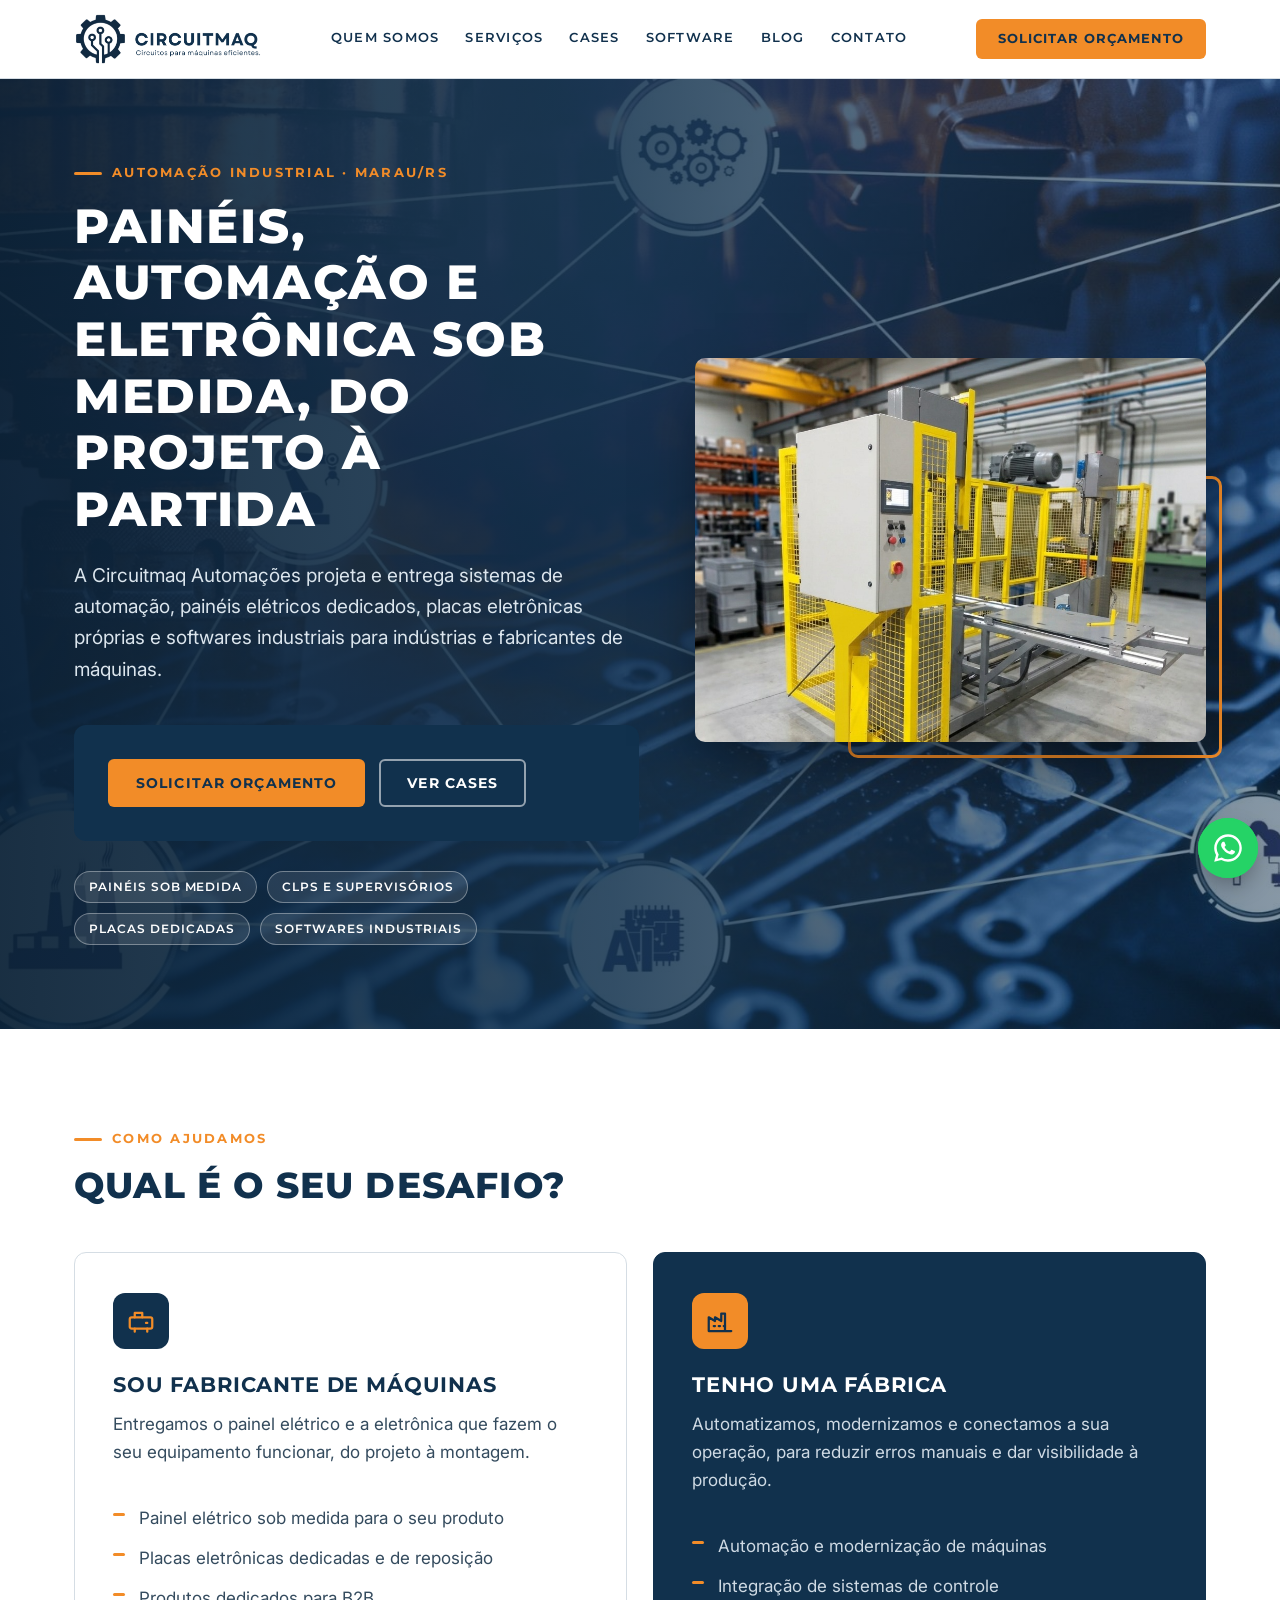
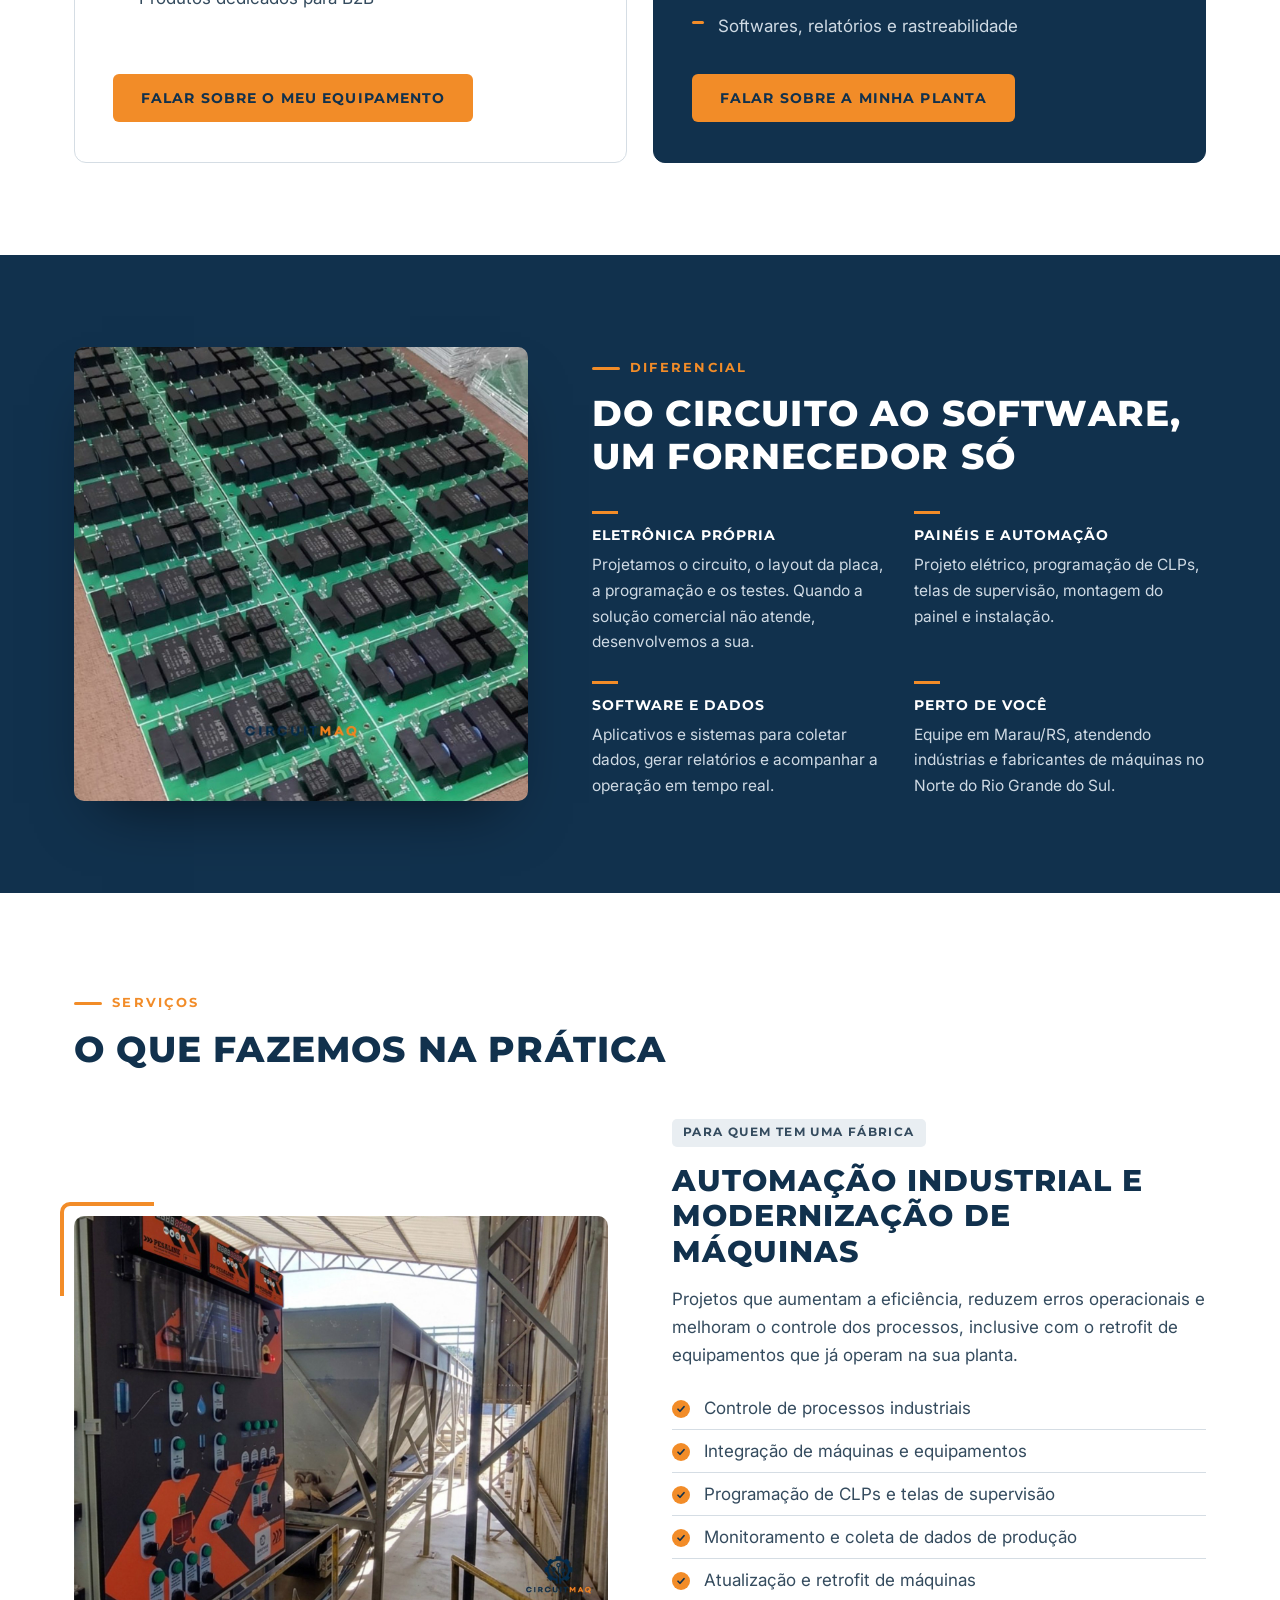
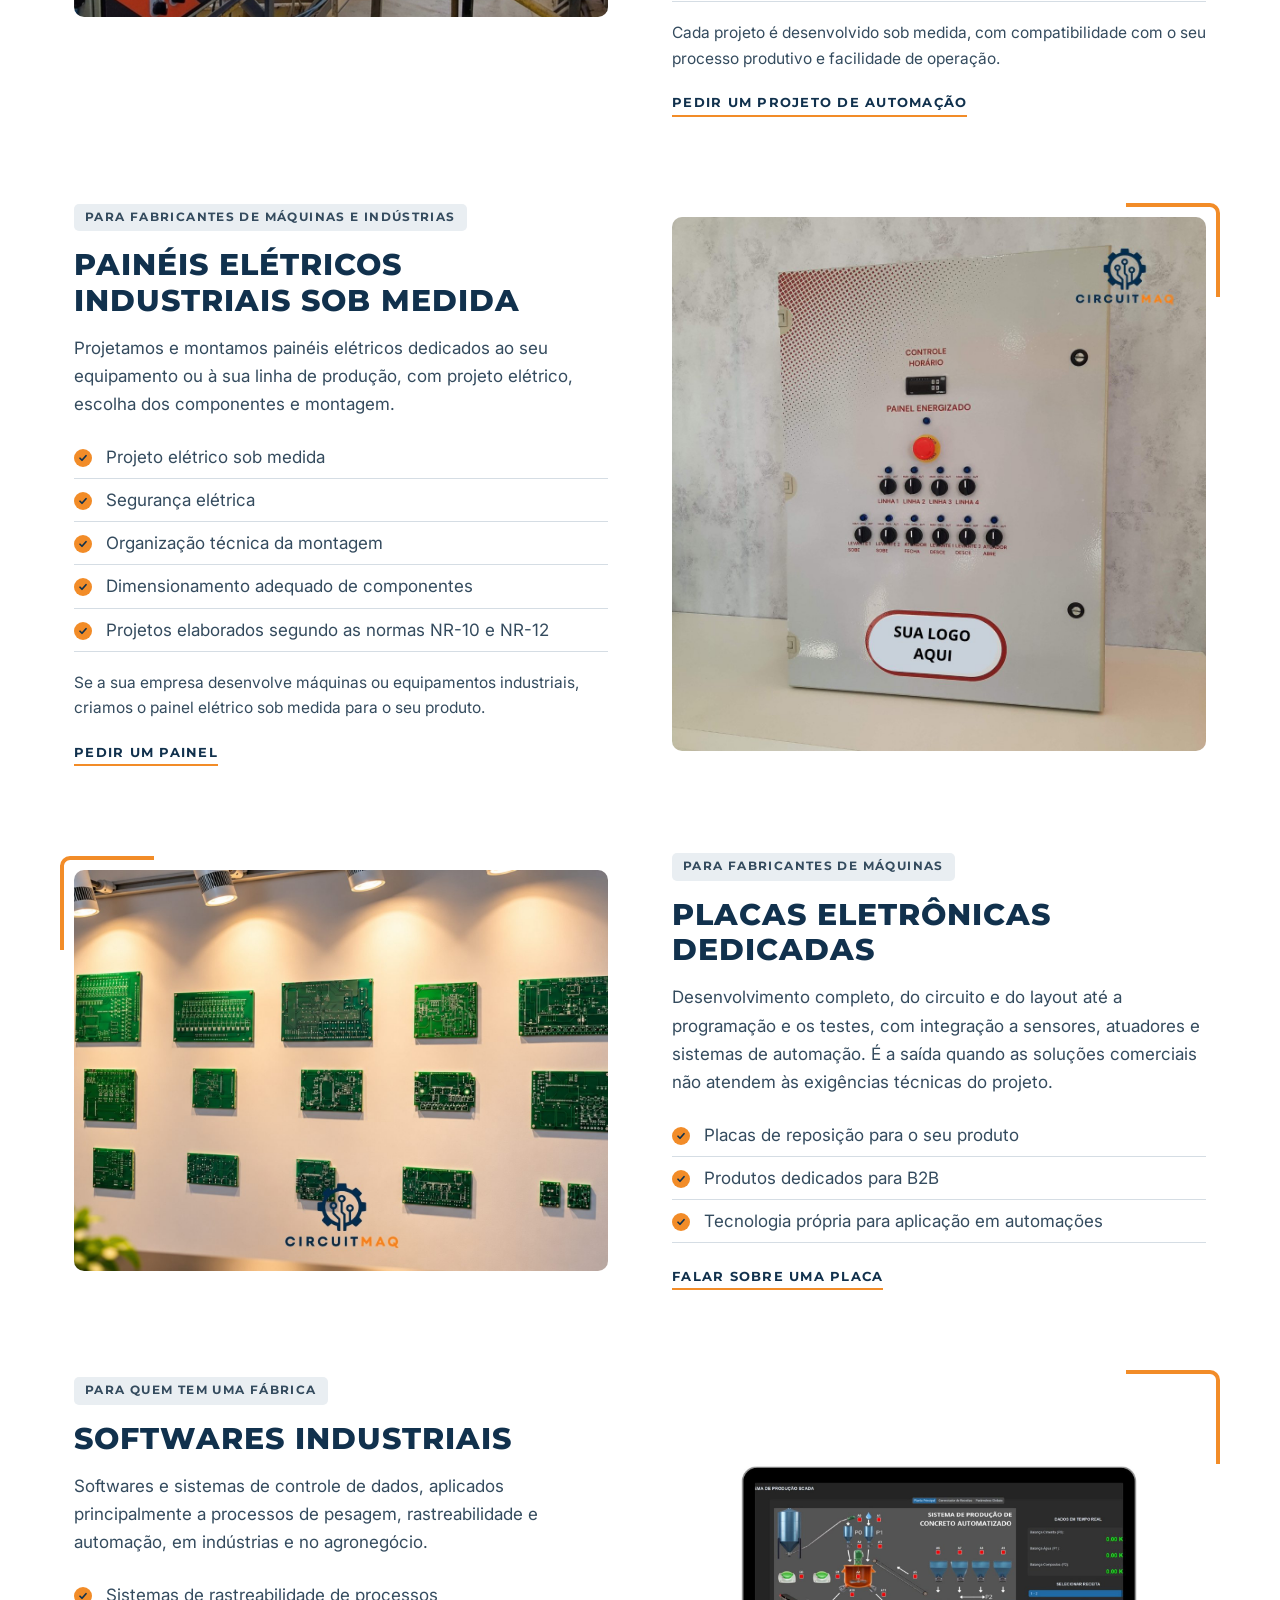
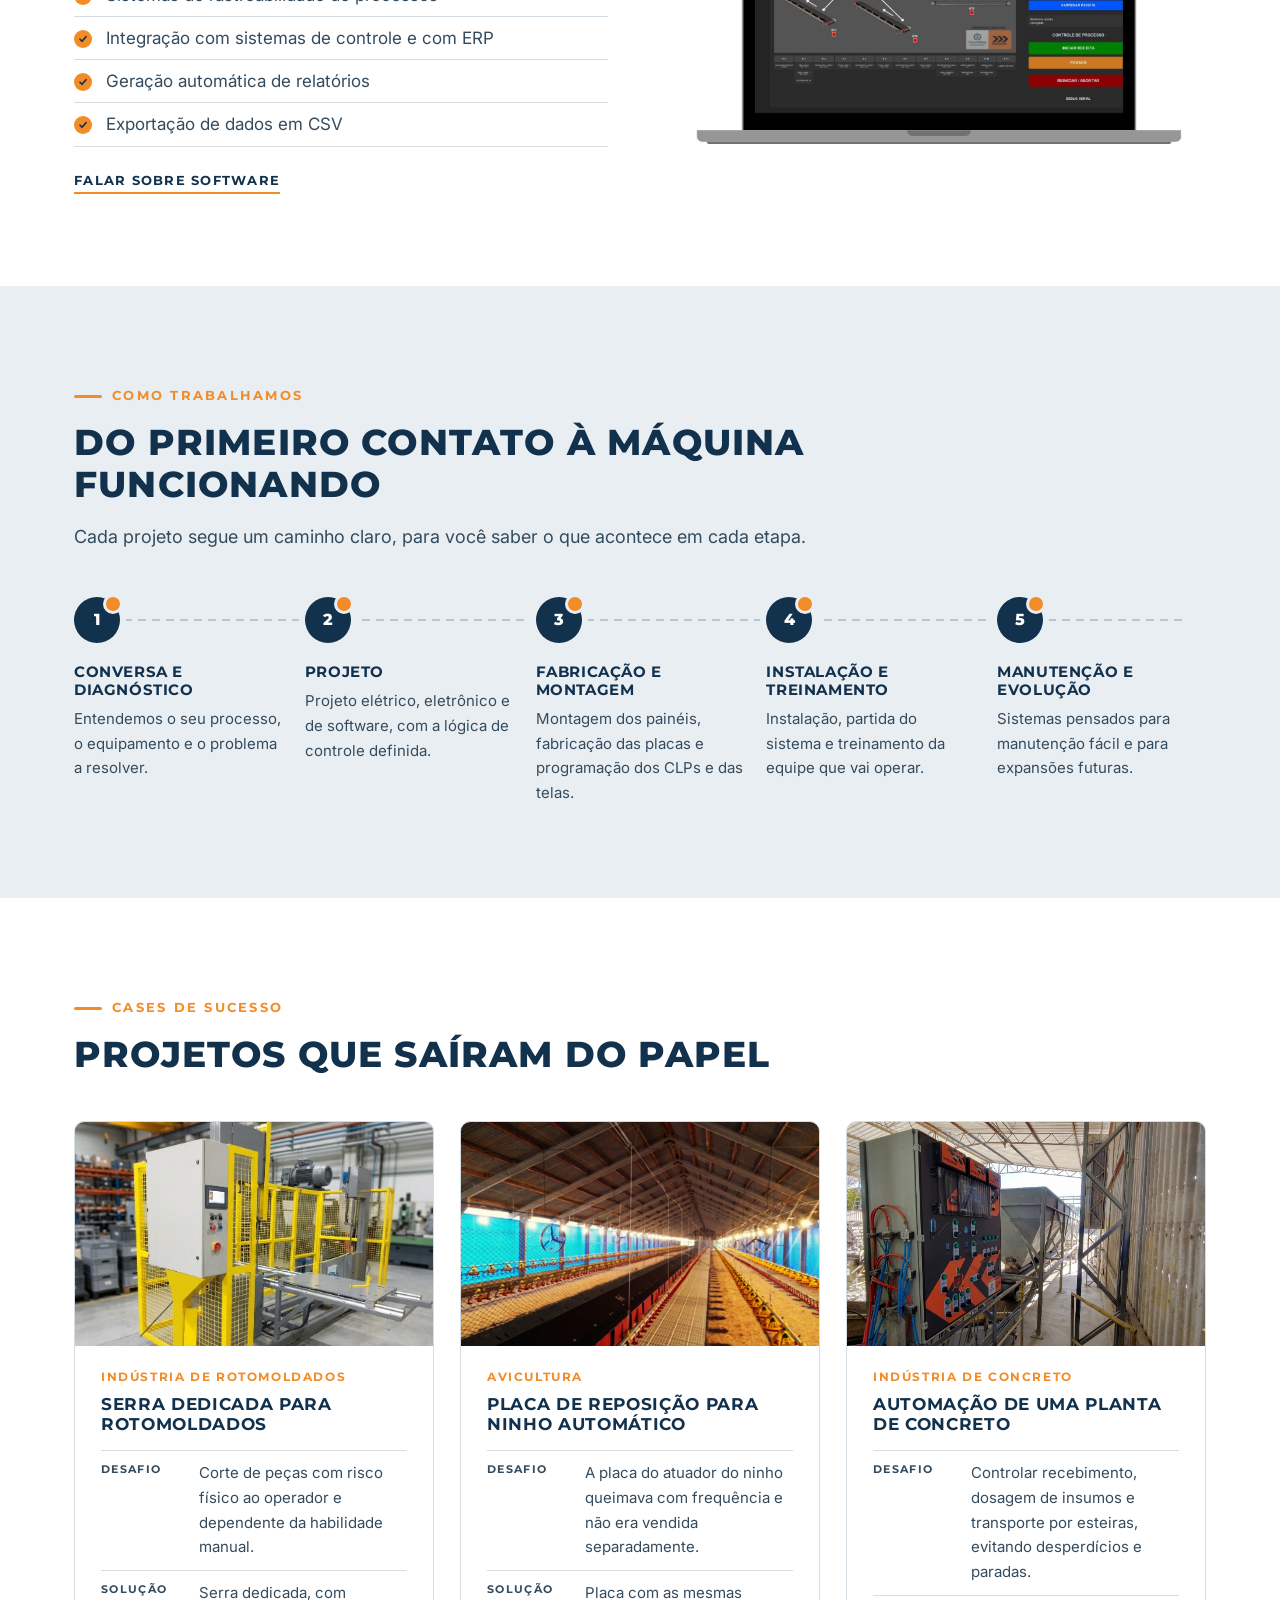
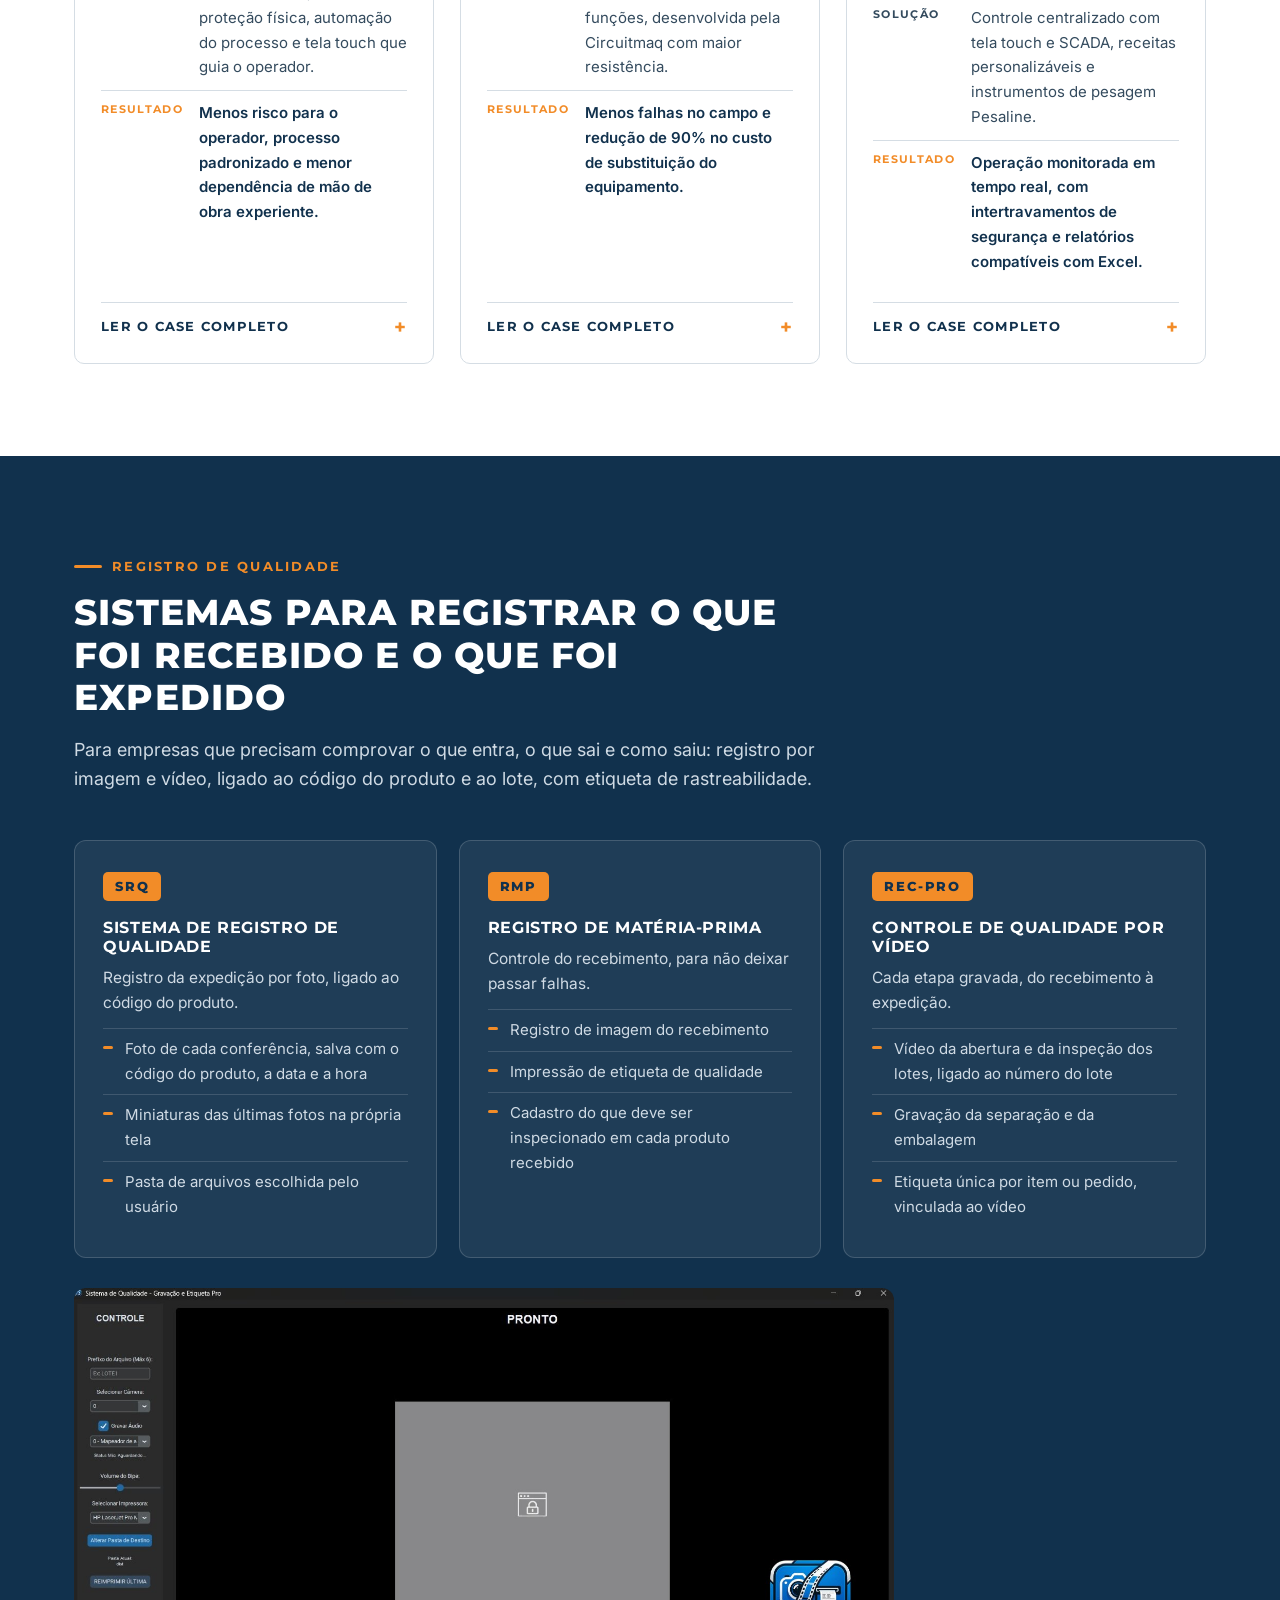
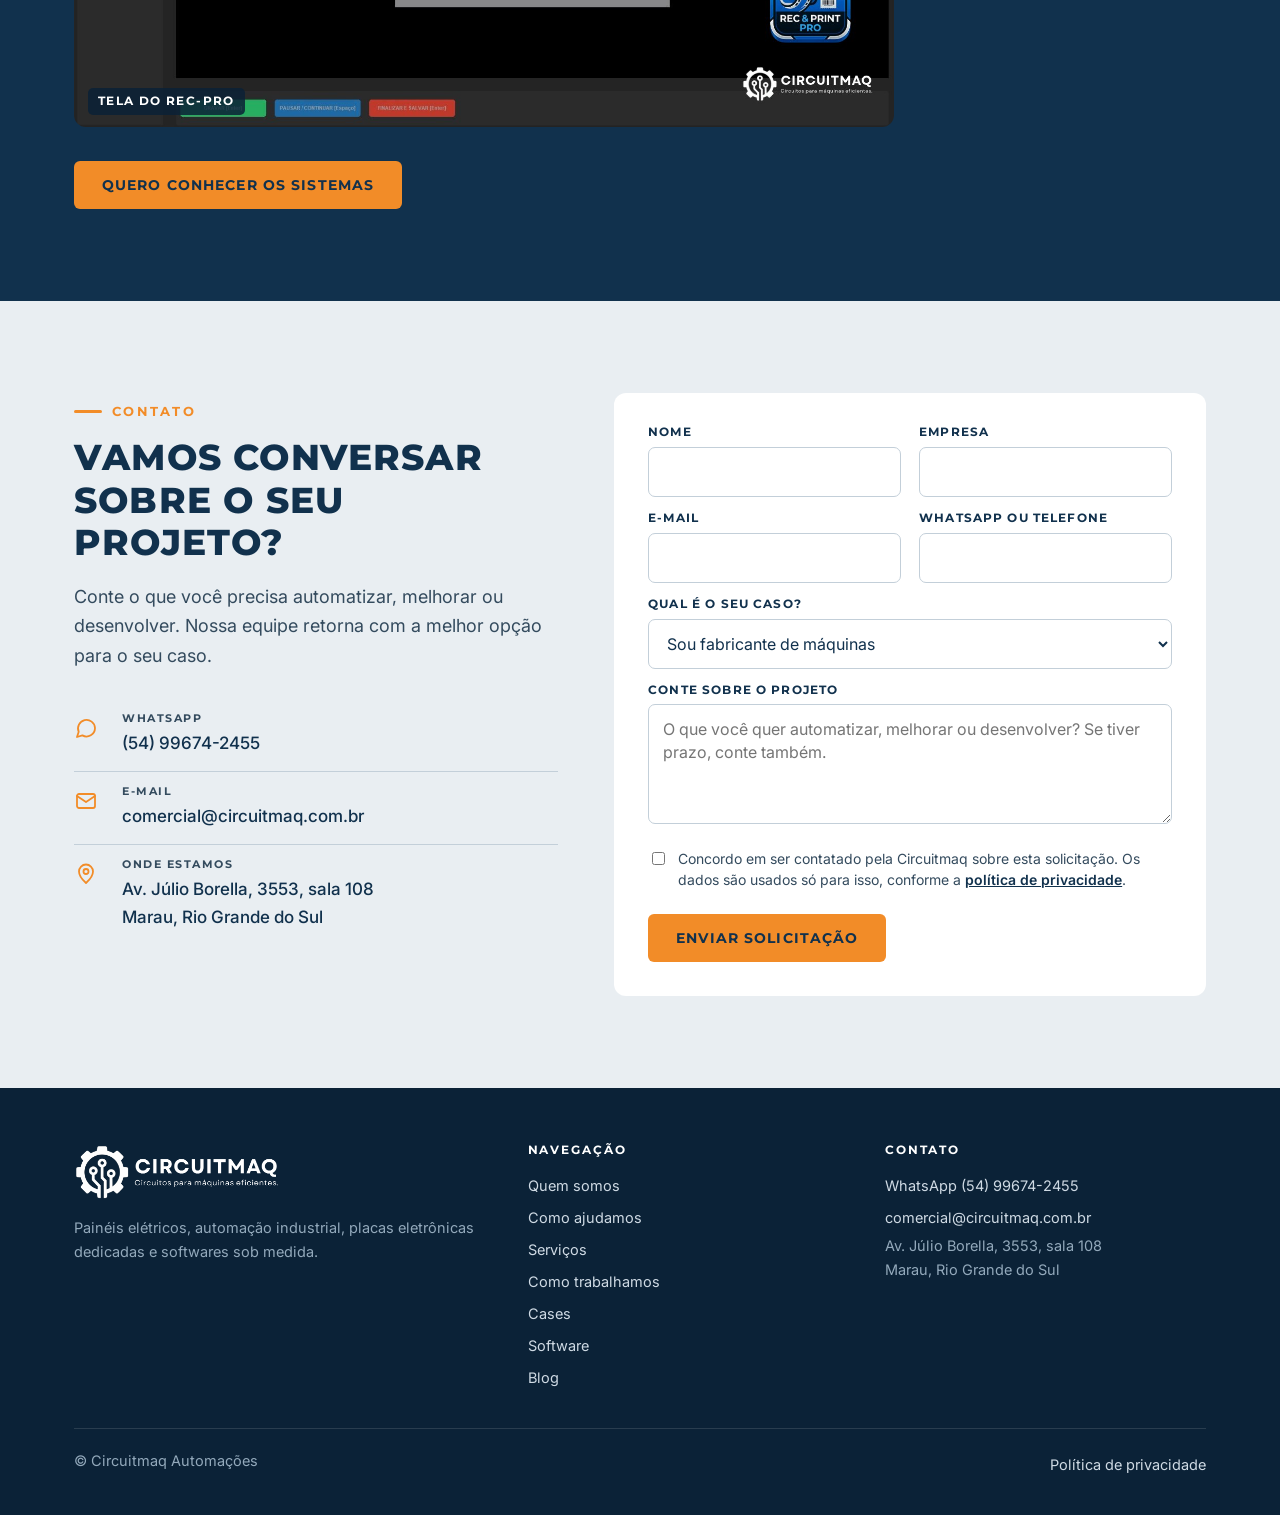
==== commit d8031374: "Add files via upload" ====
--- a/index.html
+++ b/index.html
@@ -330,7 +330,7 @@
 
 <script>
 (function(){
-  var FORM='https://docs.google.com/forms/d/e/1FAIpQLSf9HrHbwFcQR3-Zk2F7Qei3eI_qoQyMX4kxDKCI-W3QB34m6g/formResponse';
+  var FORM='https://docs.google.com/forms/d/e/1FAIpQLSecUAmB2SQyQxVN8B-dgSI75b9qxerlfmAloVvZRpXYdyDxlQ/formResponse';
   var sel=document.getElementById('f-tipo');
   document.querySelectorAll('[data-tipo]').forEach(function(a){
     a.addEventListener('click',function(){
@@ -345,8 +345,8 @@
     if(!g('f-nome')||!g('f-empresa')||!g('f-email')){ out.textContent='Preencha nome, empresa e e-mail.'; return; }
     if(!document.getElementById('f-ok').checked){ out.textContent='Marque a concordância para enviar.'; return; }
     var d=new URLSearchParams();
-    d.set('entry.2007063546',g('f-nome')); d.set('entry.404182354',g('f-empresa')); d.set('entry.1370167429',g('f-email'));
-    d.set('entry.1959211769',g('f-tel')); d.set('entry.1980407430',sel.value); d.set('entry.1473329648',g('f-msg'));
+    d.set('entry.1594606388',g('f-nome')); d.set('entry.1946539334',g('f-empresa')); d.set('entry.360238422',g('f-email'));
+    d.set('entry.1877078588',g('f-tel')); d.set('entry.253880028',sel.value); d.set('entry.917640775',g('f-msg'));
     btn.disabled=true; out.textContent='Enviando...';
     fetch(FORM,{method:'POST',mode:'no-cors',headers:{'Content-Type':'application/x-www-form-urlencoded'},body:d.toString()})
       .then(function(){ f.reset(); out.textContent='Recebemos a sua solicitação. Nossa equipe retorna em breve.'; })
@@ -355,5 +355,9 @@
   });
 })();
 </script>
+<a class="wa-fab" href="https://api.whatsapp.com/send/?phone=5554996742455&amp;text&amp;type=phone_number&amp;app_absent=0" target="_blank" rel="noopener" aria-label="Falar com a Circuitmaq pelo WhatsApp">
+  <svg viewBox="0 0 32 32" aria-hidden="true"><path fill="#fff" d="M16.003 3C8.83 3 3.01 8.82 3.01 15.99c0 2.29.6 4.52 1.74 6.49L3 29l6.7-1.72a12.96 12.96 0 0 0 6.3 1.61h.01c7.17 0 12.99-5.82 12.99-12.99C29 8.73 23.17 3 16.003 3Zm0 23.7h-.01a10.7 10.7 0 0 1-5.45-1.49l-.39-.23-3.98 1.02 1.06-3.88-.25-.4a10.7 10.7 0 0 1-1.64-5.7c0-5.9 4.8-10.7 10.7-10.7 2.86 0 5.54 1.11 7.56 3.14a10.62 10.62 0 0 1 3.13 7.57c0 5.9-4.8 10.67-10.73 10.67Zm5.87-8c-.32-.16-1.9-.94-2.2-1.05-.29-.11-.5-.16-.72.16-.21.32-.83 1.05-1.02 1.27-.19.21-.37.24-.7.08-.32-.16-1.35-.5-2.57-1.59-.95-.85-1.59-1.9-1.78-2.22-.19-.32-.02-.5.14-.66.14-.14.32-.37.48-.56.16-.19.21-.32.32-.54.11-.21.05-.4-.03-.56-.08-.16-.72-1.74-.99-2.38-.26-.62-.52-.54-.72-.55h-.61c-.21 0-.56.08-.85.4-.29.32-1.12 1.09-1.12 2.66 0 1.57 1.15 3.09 1.31 3.3.16.21 2.25 3.44 5.46 4.82.76.33 1.36.52 1.82.67.77.24 1.46.21 2.01.13.61-.09 1.9-.78 2.17-1.53.27-.75.27-1.39.19-1.53-.08-.13-.29-.21-.61-.37Z"/></svg>
+  <span class="wa-tip">Fale conosco</span>
+</a>
 </body>
 </html>
--- a/style.css
+++ b/style.css
@@ -340,3 +340,15 @@
 .qs-map{width:100%;max-width:470px;height:auto;margin:18px 0 0 auto}
 .qs-lema3{margin:44px 0 0;padding:6px 0 6px 22px;border-left:4px solid var(--orange);font:800 clamp(22px,2.4vw,30px)/1.3 var(--title);color:var(--navy);max-width:520px}
 .qs-h1+p{margin-top:24px}
+
+/* botao whatsapp */
+.wa-fab{position:fixed;right:22px;bottom:22px;z-index:50;width:60px;height:60px;border-radius:50%;background:#25d366;display:flex;align-items:center;justify-content:center;box-shadow:0 10px 26px -6px rgba(0,0,0,.4);text-decoration:none;transition:transform .2s,box-shadow .2s}
+.wa-fab svg{width:34px;height:34px;display:block}
+.wa-fab:hover,.wa-fab:focus-visible{transform:scale(1.08);box-shadow:0 14px 30px -6px rgba(0,0,0,.45)}
+.wa-fab:focus-visible{outline:3px solid var(--navy);outline-offset:3px}
+.wa-fab:before{content:"";position:absolute;inset:0;border-radius:50%;border:2px solid #25d366;animation:wapulse 2.4s ease-out infinite}
+.wa-tip{position:absolute;right:72px;top:50%;transform:translateY(-50%) translateX(6px);background:var(--navy);color:#fff;font:600 13px/1 var(--title);letter-spacing:.04em;padding:10px 14px;border-radius:8px;white-space:nowrap;opacity:0;pointer-events:none;transition:.2s}
+.wa-fab:hover .wa-tip,.wa-fab:focus-visible .wa-tip{opacity:1;transform:translateY(-50%)}
+@keyframes wapulse{0%{transform:scale(1);opacity:.7}100%{transform:scale(1.6);opacity:0}}
+@media(max-width:520px){.wa-fab{right:16px;bottom:16px;width:56px;height:56px}.wa-tip{display:none}}
+@media(prefers-reduced-motion:reduce){.wa-fab:before{animation:none;display:none}.wa-fab{transition:none}}
